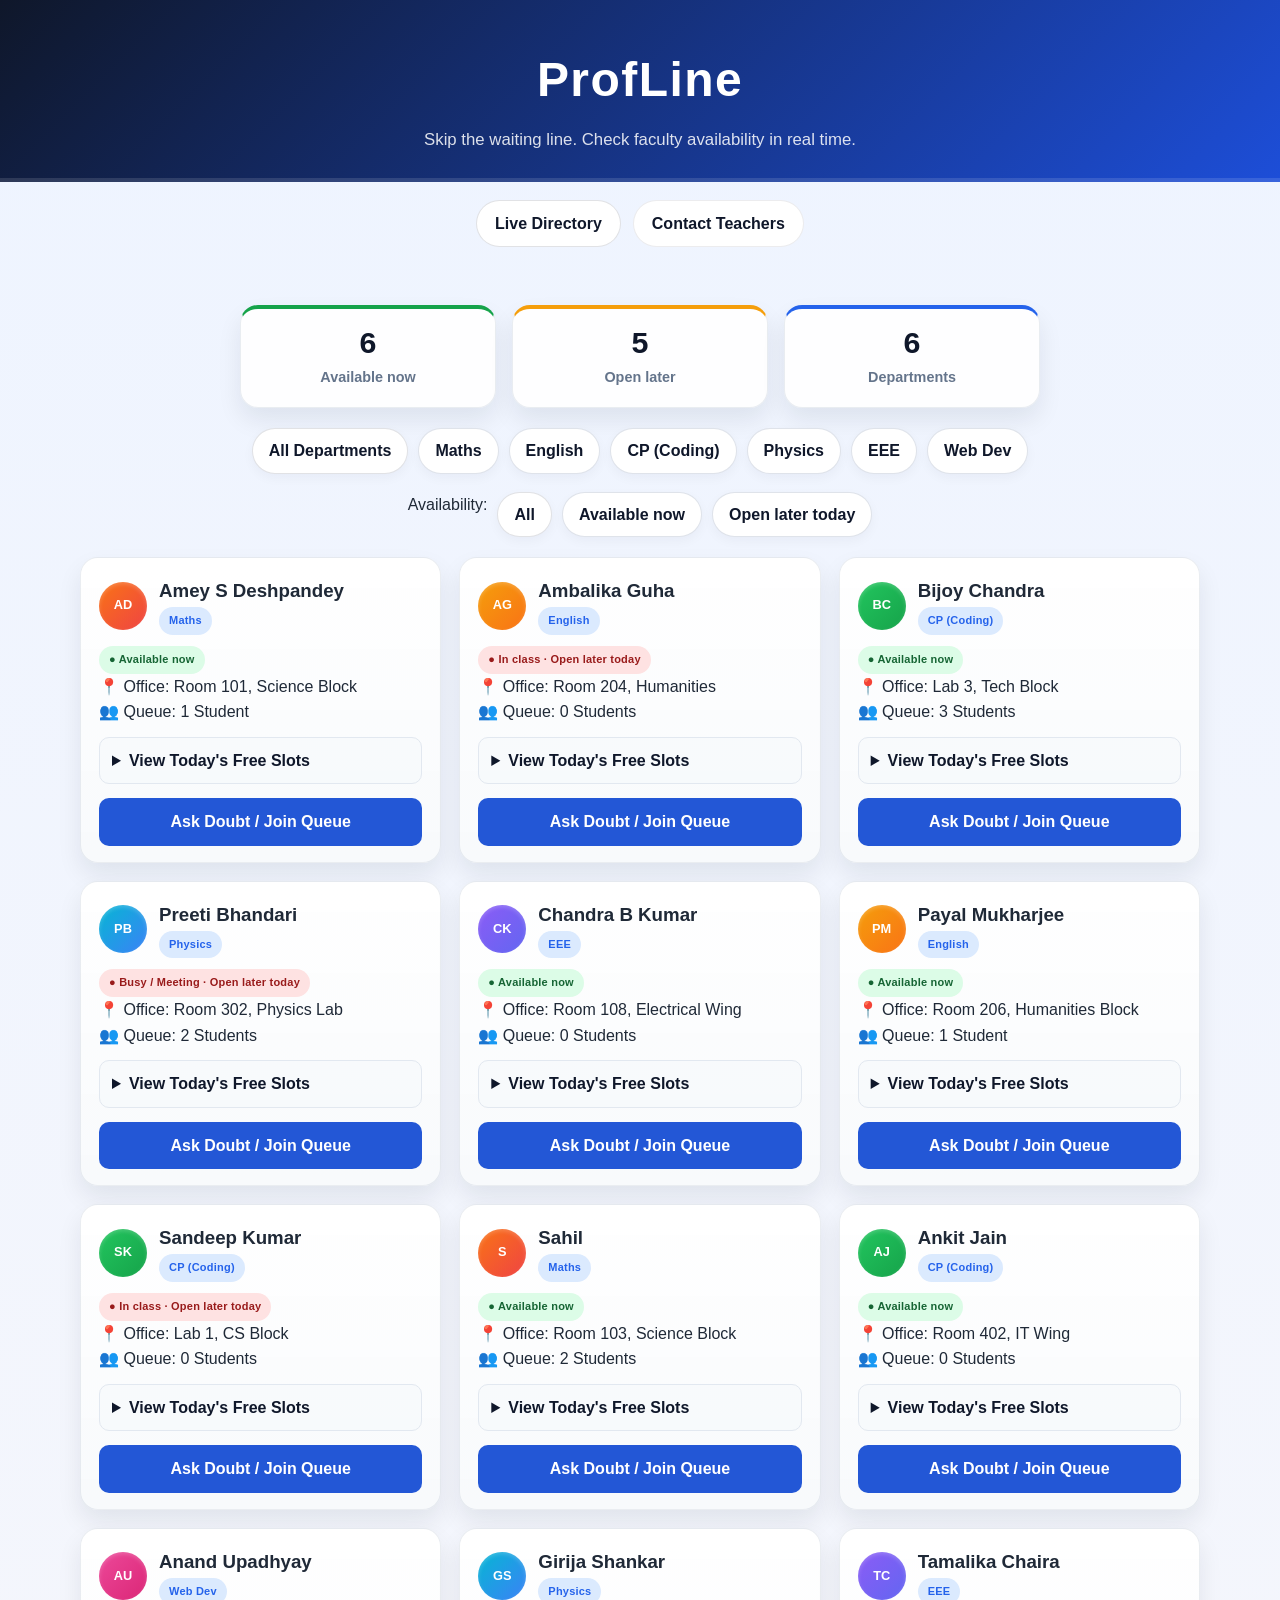
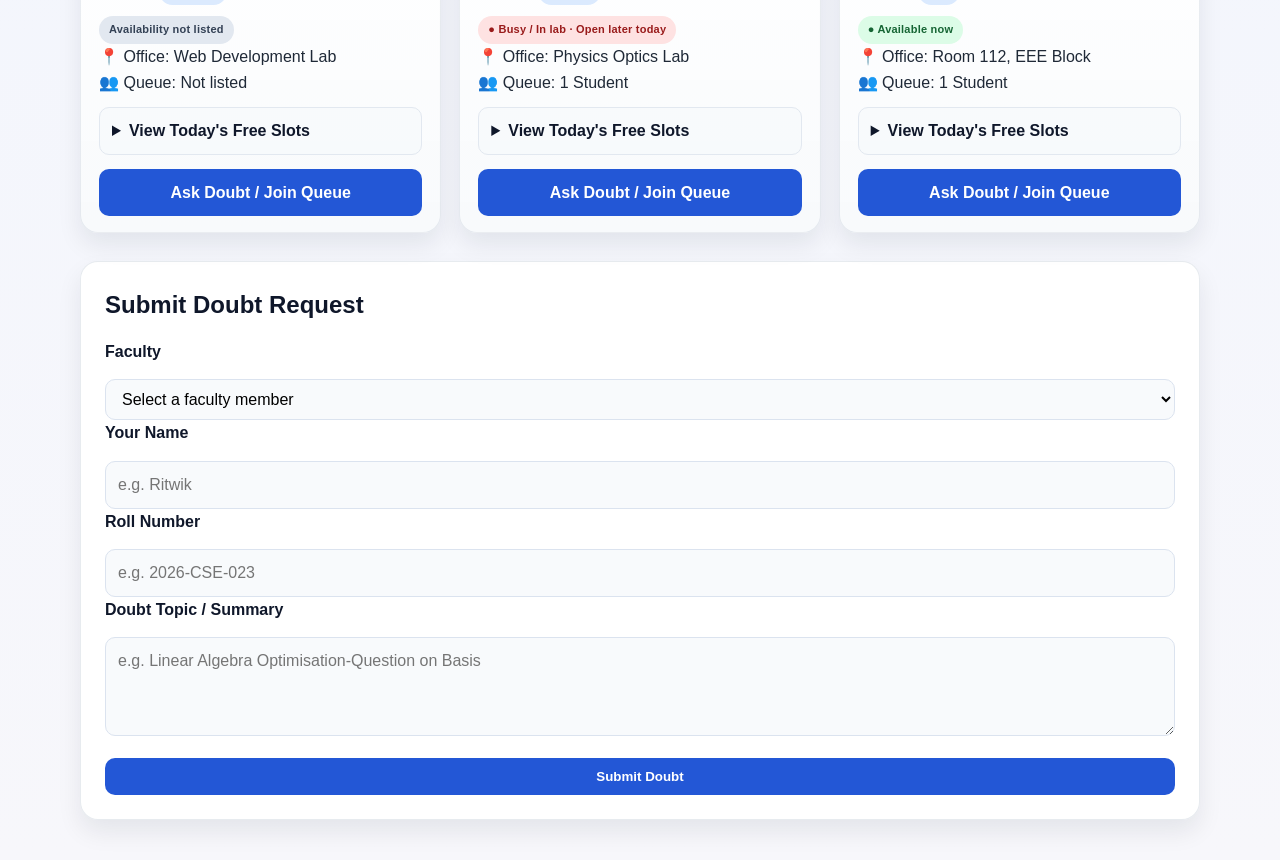
==== index.html @ 20248236 "this is me testing" ====
<!DOCTYPE html>
<html lang="en">
<head>
  <meta charset="UTF-8">
  <meta name="viewport" content="width=device-width, initial-scale=1.0">
  <title>ProfLine - Live Directory</title>
  <link rel="stylesheet" href="style.css">
</head>
<body>

  <!-- HEADER -->
  <header>
    <h1>ProfLine</h1>
    <p>Skip the waiting line. Check faculty availability in real time.</p>
  </header>

  <!-- NAVIGATION BAR -->
  <nav class="nav-bar">
    <a href="index.html" class="nav-link active">Live Directory</a>
    <a href="contact.html" class="nav-link">Contact Teachers</a>
  </nav>

  <main class="container">
    <section class="status-strip" aria-label="Quick faculty status">
      <div class="status-item">
        <span class="status-number">6</span>
        <span>Available now</span>
      </div>
      <div class="status-item">
        <span class="status-number">5</span>
        <span>Open later</span>
      </div>
      <div class="status-item">
        <span class="status-number">6</span>
        <span>Departments</span>
      </div>
    </section>

    <input class="filter-input" type="radio" id="filter-all" name="department-filter" checked>
    <input class="filter-input" type="radio" id="filter-maths" name="department-filter">
    <input class="filter-input" type="radio" id="filter-english" name="department-filter">
    <input class="filter-input" type="radio" id="filter-cp" name="department-filter">
    <input class="filter-input" type="radio" id="filter-physics" name="department-filter">
    <input class="filter-input" type="radio" id="filter-eee" name="department-filter">
    <input class="filter-input" type="radio" id="filter-webdev" name="department-filter">

    <input class="filter-input" type="radio" id="availability-all" name="availability-filter" checked>
    <input class="filter-input" type="radio" id="availability-now" name="availability-filter">
    <input class="filter-input" type="radio" id="availability-later" name="availability-filter">

    <div class="dept-filters">
      <label class="filter-btn" for="filter-all">All Departments</label>
      <label class="filter-btn" for="filter-maths">Maths</label>
      <label class="filter-btn" for="filter-english">English</label>
      <label class="filter-btn" for="filter-cp">CP (Coding)</label>
      <label class="filter-btn" for="filter-physics">Physics</label>
      <label class="filter-btn" for="filter-eee">EEE</label>
      <label class="filter-btn" for="filter-webdev">Web Dev</label>
    </div>

    <div class="availability-filters">
      <span>Availability:</span>
      <label class="filter-btn" for="availability-all">All</label>
      <label class="filter-btn" for="availability-now">Available now</label>
      <label class="filter-btn" for="availability-later">Open later today</label>
    </div>

    <!-- Faculty Cards Grid -->
    <div class="faculty-grid">

      <!-- 1. Amey S Deshpandey -->
      <div class="faculty-card available-now" data-dept="maths" id="faculty-amey">
        <div class="card-header">
          <div class="avatar">AD</div>
          <div>
            <h3>Amey S Deshpandey</h3>
            <span class="badge dept">Maths</span>
          </div>
        </div>
        <span class="badge free">● Available now</span>
        <p>📍 Office: Room 101, Science Block</p>
        <p>👥 Queue: 1 Student</p>
        <details>
          <summary>View Today's Free Slots</summary>
          <ul>
            <li>10:00 AM - 11:30 AM</li>
            <li>02:00 PM - 03:30 PM</li>
          </ul>
        </details>
        <a href="#doubt-form" class="btn-primary">Ask Doubt / Join Queue</a>
      </div>

      <!-- 2. Ambalika Guha -->
      <div class="faculty-card available-later" data-dept="english" id="faculty-ambalika">
        <div class="card-header">
          <div class="avatar">AG</div>
          <div>
            <h3>Ambalika Guha</h3>
            <span class="badge dept">English</span>
          </div>
        </div>
        <span class="badge busy">● In class · Open later today</span>
        <p>📍 Office: Room 204, Humanities</p>
        <p>👥 Queue: 0 Students</p>
        <details>
          <summary>View Today's Free Slots</summary>
          <ul>
            <li>01:00 PM - 02:30 PM</li>
          </ul>
        </details>
        <a href="#doubt-form" class="btn-primary">Ask Doubt / Join Queue</a>
      </div>

      <!-- 3. Bijoy Chandra -->
      <div class="faculty-card available-now" data-dept="cp" id="faculty-bijoy">
        <div class="card-header">
          <div class="avatar">BC</div>
          <div>
            <h3>Bijoy Chandra</h3>
            <span class="badge dept">CP (Coding)</span>
          </div>
        </div>
        <span class="badge free">● Available now</span>
        <p>📍 Office: Lab 3, Tech Block</p>
        <p>👥 Queue: 3 Students</p>
        <details>
          <summary>View Today's Free Slots</summary>
          <ul>
            <li>11:00 AM - 01:00 PM</li>
          </ul>
        </details>
        <a href="#doubt-form" class="btn-primary">Ask Doubt / Join Queue</a>
      </div>

      <!-- 4. Preeti Bhandari -->
      <div class="faculty-card available-later" data-dept="physics" id="faculty-preeti">
        <div class="card-header">
          <div class="avatar">PB</div>
          <div>
            <h3>Preeti Bhandari</h3>
            <span class="badge dept">Physics</span>
          </div>
        </div>
        <span class="badge busy">● Busy / Meeting · Open later today</span>
        <p>📍 Office: Room 302, Physics Lab</p>
        <p>👥 Queue: 2 Students</p>
        <details>
          <summary>View Today's Free Slots</summary>
          <ul>
            <li>03:00 PM - 04:30 PM</li>
          </ul>
        </details>
        <a href="#doubt-form" class="btn-primary">Ask Doubt / Join Queue</a>
      </div>

      <!-- 5. Chandra B Kumar -->
      <div class="faculty-card available-now" data-dept="eee" id="faculty-chandra">
        <div class="card-header">
          <div class="avatar">CK</div>
          <div>
            <h3>Chandra B Kumar</h3>
            <span class="badge dept">EEE</span>
          </div>
        </div>
        <span class="badge free">● Available now</span>
        <p>📍 Office: Room 108, Electrical Wing</p>
        <p>👥 Queue: 0 Students</p>
        <details>
          <summary>View Today's Free Slots</summary>
          <ul>
            <li>10:00 AM - 12:00 PM</li>
          </ul>
        </details>
        <a href="#doubt-form" class="btn-primary">Ask Doubt / Join Queue</a>
      </div>

      <!-- 6. Payal Mukharjee -->
      <div class="faculty-card available-now" data-dept="english" id="faculty-payal">
        <div class="card-header">
          <div class="avatar">PM</div>
          <div>
            <h3>Payal Mukharjee</h3>
            <span class="badge dept">English</span>
          </div>
        </div>
        <span class="badge free">● Available now</span>
        <p>📍 Office: Room 206, Humanities Block</p>
        <p>👥 Queue: 1 Student</p>
        <details>
          <summary>View Today's Free Slots</summary>
          <ul>
            <li>02:00 PM - 04:00 PM (Open)</li>
          </ul>
        </details>
        <a href="#doubt-form" class="btn-primary">Ask Doubt / Join Queue</a>
      </div>

      <!-- 7. Sandeep Kumar -->
      <div class="faculty-card available-later" data-dept="cp" id="faculty-sandeep">
        <div class="card-header">
          <div class="avatar">SK</div>
          <div>
            <h3>Sandeep Kumar</h3>
            <span class="badge dept">CP (Coding)</span>
          </div>
        </div>
        <span class="badge busy">● In class · Open later today</span>
        <p>📍 Office: Lab 1, CS Block</p>
        <p>👥 Queue: 0 Students</p>
        <details>
          <summary>View Today's Free Slots</summary>
          <ul>
            <li>03:30 PM - 05:00 PM (Open)</li>
          </ul>
        </details>
        <a href="#doubt-form" class="btn-primary">Ask Doubt / Join Queue</a>
      </div>

      <!-- 8. Sahil -->
      <div class="faculty-card available-now" data-dept="maths" id="faculty-sahil">
        <div class="card-header">
          <div class="avatar">S</div>
          <div>
            <h3>Sahil</h3>
            <span class="badge dept">Maths</span>
          </div>
        </div>
        <span class="badge free">● Available now</span>
        <p>📍 Office: Room 103, Science Block</p>
        <p>👥 Queue: 2 Students</p>
        <details>
          <summary>View Today's Free Slots</summary>
          <ul>
            <li>11:30 AM - 01:00 PM (Open)</li>
          </ul>
        </details>
        <a href="#doubt-form" class="btn-primary">Ask Doubt / Join Queue</a>
      </div>

      <!-- 9. Ankit Jain -->
      <div class="faculty-card available-now" data-dept="cp" id="faculty-ankit">
        <div class="card-header">
          <div class="avatar">AJ</div>
          <div>
            <h3>Ankit Jain</h3>
            <span class="badge dept">CP (Coding)</span>
          </div>
        </div>
        <span class="badge free">● Available now</span>
        <p>📍 Office: Room 402, IT Wing</p>
        <p>👥 Queue: 0 Students</p>
        <details>
          <summary>View Today's Free Slots</summary>
          <ul>
            <li>01:00 PM - 03:00 PM (Open)</li>
          </ul>
        </details>
        <a href="#doubt-form" class="btn-primary">Ask Doubt / Join Queue</a>
      </div>

      <!-- 10. Anand Upadhyay -->
      <div class="faculty-card" data-dept="webdev" id="faculty-anand">
        <div class="card-header">
          <div class="avatar">AU</div>
          <div>
            <h3>Anand Upadhyay</h3>
            <span class="badge dept">Web Dev</span>
          </div>
        </div>
        <span class="badge unknown">Availability not listed</span>
        <p>📍 Office: Web Development Lab</p>
        <p>👥 Queue: Not listed</p>
        <details>
          <summary>View Today's Free Slots</summary>
          <p>Availability has not been provided.</p>
        </details>
        <a href="#doubt-form" class="btn-primary">Ask Doubt / Join Queue</a>
      </div>

      <!-- 11. Girija Shankar -->
      <div class="faculty-card available-later" data-dept="physics" id="faculty-girija">
        <div class="card-header">
          <div class="avatar">GS</div>
          <div>
            <h3>Girija Shankar</h3>
            <span class="badge dept">Physics</span>
          </div>
        </div>
        <span class="badge busy">● Busy / In lab · Open later today</span>
        <p>📍 Office: Physics Optics Lab</p>
        <p>👥 Queue: 1 Student</p>
        <details>
          <summary>View Today's Free Slots</summary>
          <ul>
            <li>02:30 PM - 04:00 PM (Open)</li>
          </ul>
        </details>
        <a href="#doubt-form" class="btn-primary">Ask Doubt / Join Queue</a>
      </div>

      <!-- 12. Tamalika Chaira -->
      <div class="faculty-card available-now" data-dept="eee" id="faculty-tamalika">
        <div class="card-header">
          <div class="avatar">TC</div>
          <div>
            <h3>Tamalika Chaira</h3>
            <span class="badge dept">EEE</span>
          </div>
        </div>
        <span class="badge free">● Available now</span>
        <p>📍 Office: Room 112, EEE Block</p>
        <p>👥 Queue: 1 Student</p>
        <details>
          <summary>View Today's Free Slots</summary>
          <ul>
            <li>10:30 AM - 12:30 PM (Open)</li>
          </ul>
        </details>
        <a href="#doubt-form" class="btn-primary">Ask Doubt / Join Queue</a>
      </div>

    </div>

    <!-- Doubt Request Form -->
    <section class="doubt-form-panel" id="doubt-form">
      <h2>Submit Doubt Request</h2>
      
      <form class="request-fields" action="index.html#demo-status" method="get">
        <label for="faculty-select">Faculty</label>
        <select id="faculty-select" required>
          <option value="" selected disabled>Select a faculty member</option>
          <option>Amey S Deshpandey</option>
          <option>Ambalika Guha</option>
          <option>Anand Upadhyay</option>
          <option>Bijoy Chandra</option>
          <option>Preeti Bhandari</option>
          <option>Chandra B Kumar</option>
          <option>Payal Mukharjee</option>
          <option>Sandeep Kumar</option>
          <option>Sahil</option>
          <option>Ankit Jain</option>
          <option>Girija Shankar</option>
          <option>Tamalika Chaira</option>
	<option>RITWIK TEST </option>
        </select>

        <label for="student-name">Your Name</label>
        <input type="text" id="student-name" placeholder="e.g. Ritwik " required>

        <label for="roll-no">Roll Number</label>
        <input type="text" id="roll-no" placeholder="e.g. 2026-CSE-023" required>

        <label for="doubt-summary">Doubt Topic / Summary</label>
        <textarea id="doubt-summary" rows="3" placeholder="e.g. Linear Algebra Optimisation-Question on Basis" required></textarea>

        <button class="btn-primary" type="submit">Submit Doubt</button>
      </form>
    </section>

  </main>

</body>
</html>
---- style.css ----
﻿/* Reset & Base Styles */
* {
  margin: 0;
  padding: 0;
  box-sizing: border-box;
}

:root {
  --navy: #0f172a;
  --blue: #2563eb;
  --blue-soft: #dbeafe;
  --bg: #f3f6fb;
  --card: #ffffff;
  --text: #1f2937;
  --muted: #64748b;
  --success: #16a34a;
  --warning: #f59e0b;
  --shadow: 0 12px 25px rgba(15, 23, 42, 0.08);
}

body {
  font-family: "Segoe UI", Tahoma, Geneva, Verdana, sans-serif;
  background: linear-gradient(180deg, #eef4ff 0%, #f7f7fb 100%);
  color: var(--text);
  line-height: 1.6;
}

.container {
  max-width: 1160px;
  margin: 0 auto;
  padding: 24px 20px 40px;
}

/* Header & Navigation */
header {
  background: linear-gradient(135deg, var(--navy) 0%, #1d4ed8 100%);
  color: white;
  text-align: center;
  padding: 42px 20px 28px;
  box-shadow: inset 0 -4px 0 rgba(255, 255, 255, 0.12);
}

header h1 {
  margin-bottom: 8px;
  font-size: clamp(2.1rem, 4vw, 3rem);
  letter-spacing: 0.03em;
}

header p {
  max-width: 650px;
  margin: 0 auto;
  color: rgba(255, 255, 255, 0.85);
  font-size: 1.05rem;
}

.nav-bar {
  display: flex;
  justify-content: center;
  gap: 12px;
  margin: 18px auto 6px;
  flex-wrap: wrap;
  max-width: 1160px;
  padding: 0 20px;
}

.nav-link {
  padding: 10px 18px;
  background: white;
  border: 1px solid rgba(15, 23, 42, 0.08);
  border-radius: 999px;
  color: var(--navy);
  text-decoration: none;
  font-weight: 700;
}

.nav-link.active {
  background: white;
  color: var(--navy);
  border-color: rgba(15, 23, 42, 0.12);
}

.status-strip {
  display: grid;
  grid-template-columns: repeat(3, minmax(150px, 1fr));
  gap: 16px;
  max-width: 800px;
  margin: 28px auto 20px;
}

.status-item {
  background: rgba(255, 255, 255, 0.9);
  border: 1px solid rgba(148, 163, 184, 0.2);
  border-radius: 18px;
  padding: 18px 16px;
  text-align: center;
  box-shadow: var(--shadow);
}

.status-number {
  display: block;
  font-size: 1.9rem;
  font-weight: 800;
  color: var(--navy);
  line-height: 1;
  margin-bottom: 6px;
}

.status-item span:last-child {
  color: var(--muted);
  font-size: 0.9rem;
  font-weight: 600;
}

.status-item:first-child {
  border-top: 4px solid var(--success);
}

.status-item:nth-child(2) {
  border-top: 4px solid #f59e0b;
}

.status-item:last-child {
  border-top: 4px solid var(--blue);
}

.filter-input {
  position: absolute;
  opacity: 0;
  pointer-events: none;
}

.dept-filters,
.availability-filters {
  display: flex;
  justify-content: center;
  gap: 10px;
  margin: 18px 0 12px;
  flex-wrap: wrap;
}

.filter-btn {
  display: inline-flex;
  align-items: center;
  justify-content: center;
  padding: 9px 16px;
  background: white;
  border: 1px solid rgba(148, 163, 184, 0.3);
  border-radius: 999px;
  color: var(--navy);
  font-weight: 700;
  cursor: pointer;
  user-select: none;
  transition: all 0.2s ease;
  box-shadow: 0 4px 12px rgba(15, 23, 42, 0.04);
}

.filter-btn:hover {
  border-color: rgba(15, 23, 42, 0.2);
  color: var(--navy);
  background: white;
}

#filter-all:checked ~ .dept-filters label[for="filter-all"],
#filter-maths:checked ~ .dept-filters label[for="filter-maths"],
#filter-english:checked ~ .dept-filters label[for="filter-english"],
#filter-cp:checked ~ .dept-filters label[for="filter-cp"],
#filter-physics:checked ~ .dept-filters label[for="filter-physics"],
#filter-eee:checked ~ .dept-filters label[for="filter-eee"],
#filter-webdev:checked ~ .dept-filters label[for="filter-webdev"],
#availability-all:checked ~ .availability-filters label[for="availability-all"],
#availability-now:checked ~ .availability-filters label[for="availability-now"],
#availability-later:checked ~ .availability-filters label[for="availability-later"] {
  background: white;
  border-color: rgba(15, 23, 42, 0.12);
  color: var(--navy);
}

#filter-maths:checked ~ .faculty-grid .faculty-card:not([data-dept="maths"]),
#filter-english:checked ~ .faculty-grid .faculty-card:not([data-dept="english"]),
#filter-cp:checked ~ .faculty-grid .faculty-card:not([data-dept="cp"]),
#filter-physics:checked ~ .faculty-grid .faculty-card:not([data-dept="physics"]),
#filter-eee:checked ~ .faculty-grid .faculty-card:not([data-dept="eee"]),
#filter-webdev:checked ~ .faculty-grid .faculty-card:not([data-dept="webdev"]) {
  display: none;
}

#availability-now:checked ~ .faculty-grid .faculty-card:not(.available-now),
#availability-later:checked ~ .faculty-grid .faculty-card:not(.available-later) {
  display: none;
}

/* Faculty Cards Grid */
.faculty-grid {
  display: flex;
  flex-wrap: wrap;
  gap: 18px;
  margin-top: 20px;
}

.faculty-card {
  background: linear-gradient(180deg, rgba(255,255,255,0.98), rgba(248,250,252,1));
  border: 1px solid rgba(148, 163, 184, 0.2);
  border-radius: 18px;
  padding: 18px 18px 16px;
  width: 280px;
  flex-grow: 1;
  min-height: 220px;
  box-shadow: var(--shadow);
}

.card-header {
  display: flex;
  align-items: center;
  gap: 12px;
  margin-bottom: 10px;
}

.avatar {
  width: 48px;
  height: 48px;
  border-radius: 50%;
  background: linear-gradient(135deg, var(--blue) 0%, #7c3aed 100%);
  color: white;
  display: flex;
  align-items: center;
  justify-content: center;
  font-weight: 800;
  font-size: 0.8rem;
  box-shadow: inset 0 2px 4px rgba(255,255,255,0.2);
}

/* Department Avatar Colors */
.faculty-card[data-dept="maths"] .avatar { background: linear-gradient(135deg, #f97316, #ef4444); }
.faculty-card[data-dept="english"] .avatar { background: linear-gradient(135deg, #f59e0b, #f97316); }
.faculty-card[data-dept="cp"] .avatar { background: linear-gradient(135deg, #22c55e, #16a34a); }
.faculty-card[data-dept="physics"] .avatar { background: linear-gradient(135deg, #06b6d4, #3b82f6); }
.faculty-card[data-dept="eee"] .avatar { background: linear-gradient(135deg, #8b5cf6, #6366f1); }
.faculty-card[data-dept="webdev"] .avatar { background: linear-gradient(135deg, #ec4899, #db2777); }

/* Status Badges & Links */
.badge {
  display: inline-block;
  padding: 5px 10px;
  border-radius: 999px;
  font-size: 11px;
  font-weight: 700;
  letter-spacing: 0.02em;
}

.badge.free { background: #dcfce7; color: #166534; }
.badge.busy { background: #fee2e2; color: #991b1b; }
.badge.dept { background: var(--blue-soft); color: var(--blue); }
.badge.unknown { background: #e2e8f0; color: #334155; }

.faculty-card a {
  color: var(--blue);
  text-decoration: none;
}

.faculty-card a:hover {
  text-decoration: underline;
}

/* Primary Action Button (Text fixed permanently to white) */
.faculty-card a.btn-primary,
.btn-primary {
  display: block;
  width: 100%;
  padding: 11px 14px;
  background: #2357d6;
  color: #ffffff !important;
  border: none;
  border-radius: 10px;
  text-align: center;
  margin-top: 14px;
  cursor: pointer;
  font-weight: 700;
  text-decoration: none !important;
}

.faculty-card a.btn-primary:hover,
.btn-primary:hover {
  color: #ffffff !important;
  text-decoration: none !important;
  background: #1d4ed8;
}

/* Form & Miscellaneous */
details {
  background-color: rgba(248, 250, 252, 0.9);
  border: 1px solid #e2e8f0;
  padding: 10px 12px;
  border-radius: 10px;
  margin: 12px 0;
}

summary {
  cursor: pointer;
  font-weight: 600;
  color: var(--navy);
}

.doubt-form-panel {
  background: rgba(255,255,255,0.95);
  border: 1px solid rgba(148, 163, 184, 0.22);
  border-radius: 18px;
  padding: 24px;
  margin-top: 28px;
  box-shadow: var(--shadow);
}

.doubt-form-panel h2 {
  margin-bottom: 14px;
  color: var(--navy);
}

.request-fields label {
  display: block;
  margin-bottom: 10px;
  font-weight: 700;
  color: var(--navy);
}

.request-fields input,
.request-fields textarea,
.request-fields select {
  width: 100%;
  padding: 10px 12px;
  margin-top: 5px;
  border: 1px solid #dbe3ef;
  border-radius: 10px;
  background: #f8fafc;
  font: inherit;
  transition: border-color 0.2s ease, box-shadow 0.2s ease;
}

.request-fields input:focus,
.request-fields textarea:focus,
.request-fields select:focus {
  outline: none;
  border-color: rgba(59, 130, 246, 0.7);
  box-shadow: 0 0 0 4px rgba(59, 130, 246, 0.09);
}

.subtext {
  color: var(--muted);
  margin-bottom: 18px;
}

h2 {
  color: var(--navy);
}
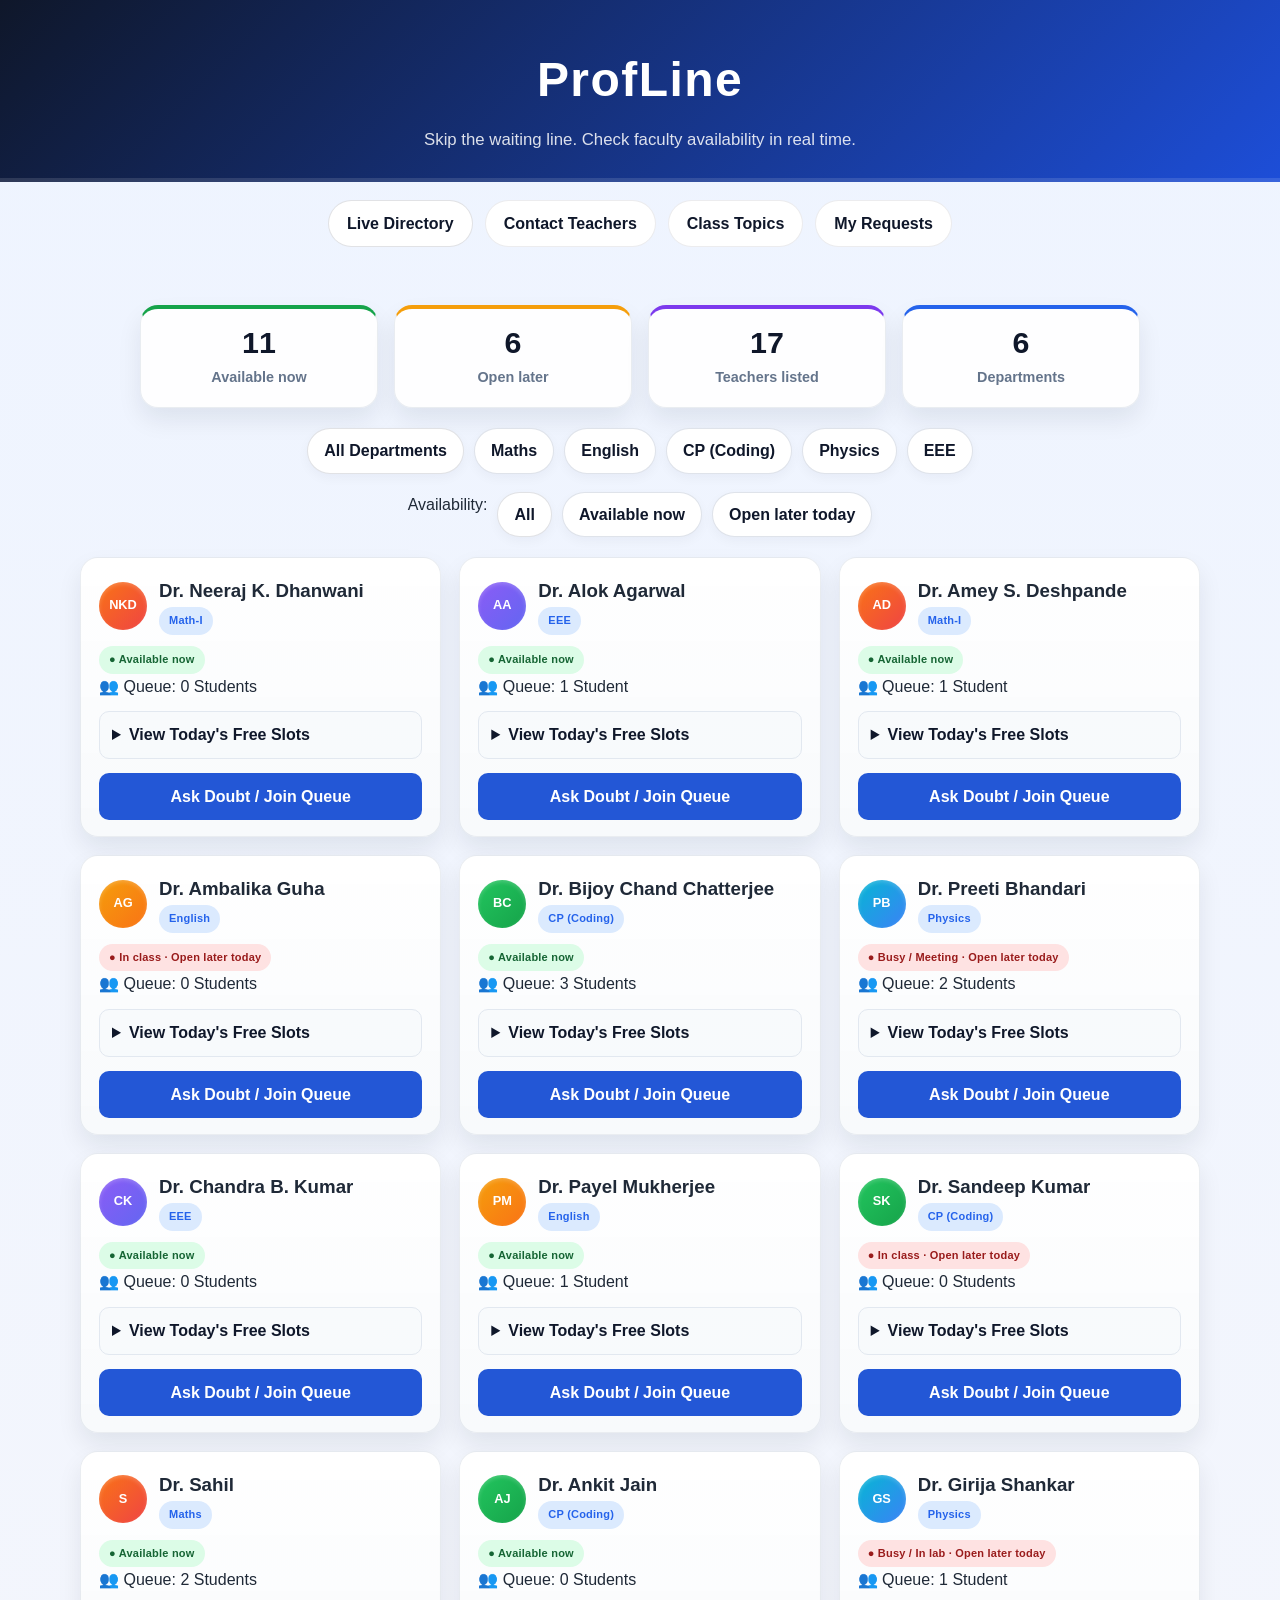
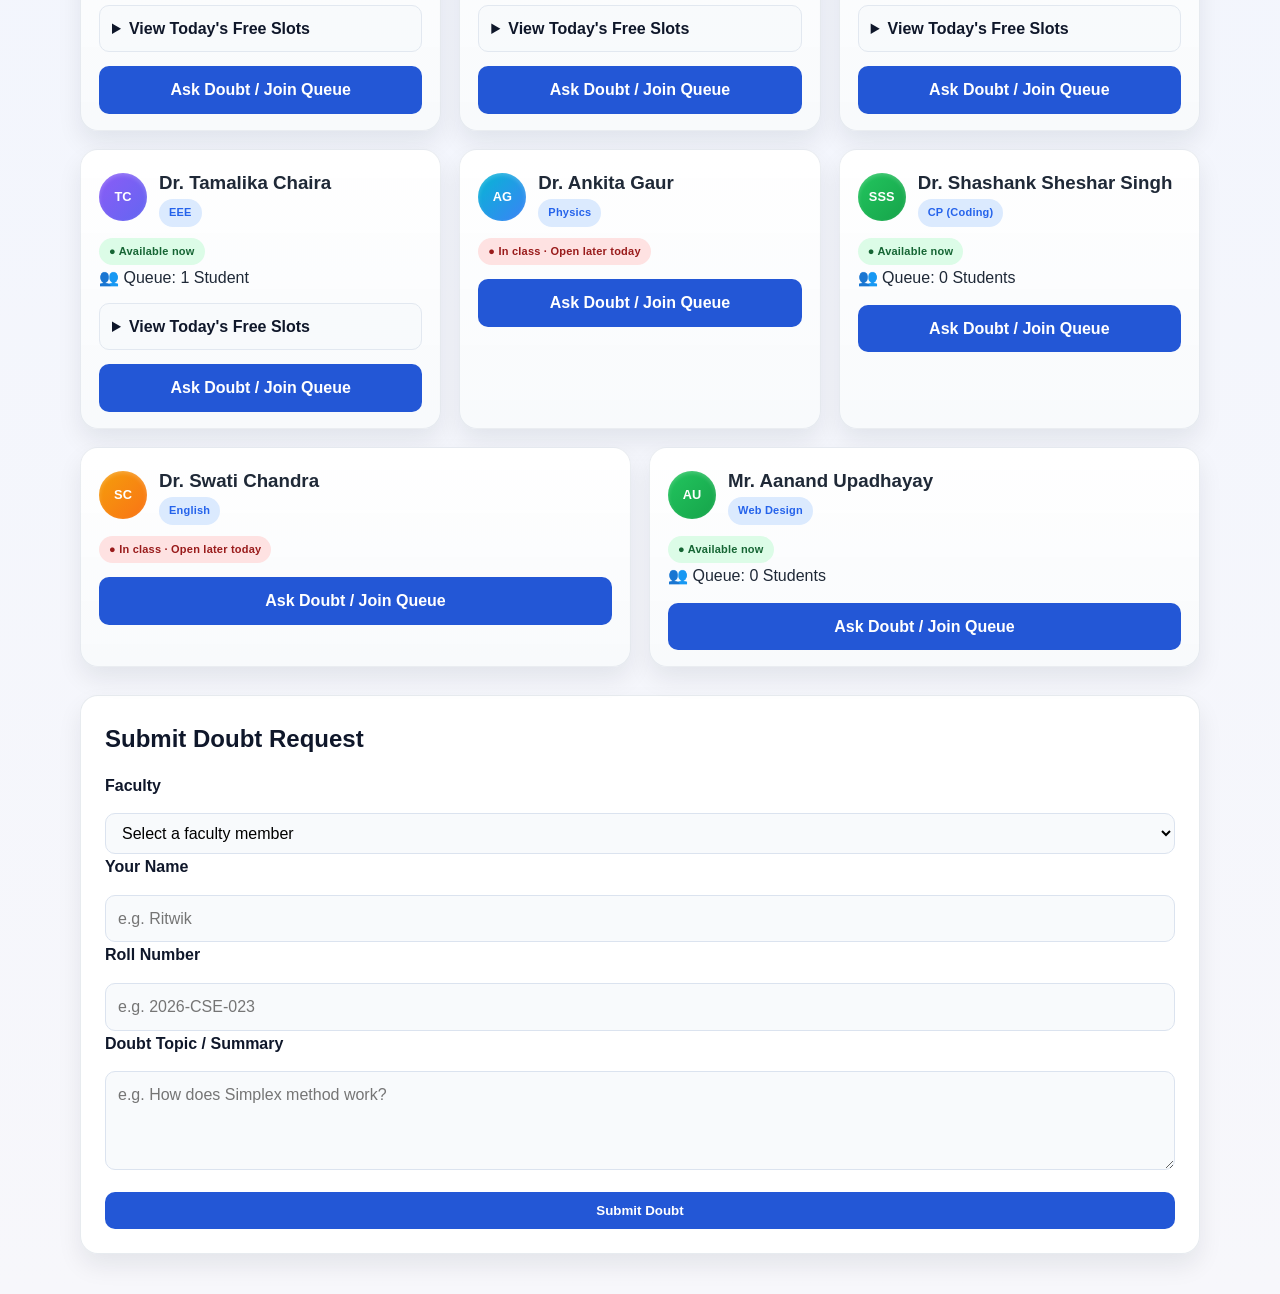
==== commit 05e94419: "Add files via upload All project data files have been updated with complete, accurate details. This " ====
--- a/index.html
+++ b/index.html
@@ -18,31 +18,36 @@
   <nav class="nav-bar">
     <a href="index.html" class="nav-link active">Live Directory</a>
     <a href="contact.html" class="nav-link">Contact Teachers</a>
+    <a href="classtopics.html" class="nav-link">Class Topics</a>
+    <a href="requests.html" class="nav-link">My Requests</a>
   </nav>
 
   <main class="container">
     <section class="status-strip" aria-label="Quick faculty status">
       <div class="status-item">
+        <span class="status-number">11</span>
+        <span>Available now</span>
+      </div>
+      <div class="status-item">
         <span class="status-number">6</span>
-        <span>Available now</span>
+        <span>Open later</span>
       </div>
       <div class="status-item">
-        <span class="status-number">5</span>
-        <span>Open later</span>
+        <span class="status-number">17</span>
+        <span>Teachers listed</span>
       </div>
       <div class="status-item">
         <span class="status-number">6</span>
         <span>Departments</span>
       </div>
     </section>
-
+    
     <input class="filter-input" type="radio" id="filter-all" name="department-filter" checked>
     <input class="filter-input" type="radio" id="filter-maths" name="department-filter">
     <input class="filter-input" type="radio" id="filter-english" name="department-filter">
     <input class="filter-input" type="radio" id="filter-cp" name="department-filter">
     <input class="filter-input" type="radio" id="filter-physics" name="department-filter">
     <input class="filter-input" type="radio" id="filter-eee" name="department-filter">
-    <input class="filter-input" type="radio" id="filter-webdev" name="department-filter">
 
     <input class="filter-input" type="radio" id="availability-all" name="availability-filter" checked>
     <input class="filter-input" type="radio" id="availability-now" name="availability-filter">
@@ -55,7 +60,6 @@
       <label class="filter-btn" for="filter-cp">CP (Coding)</label>
       <label class="filter-btn" for="filter-physics">Physics</label>
       <label class="filter-btn" for="filter-eee">EEE</label>
-      <label class="filter-btn" for="filter-webdev">Web Dev</label>
     </div>
 
     <div class="availability-filters">
@@ -68,18 +72,17 @@
     <!-- Faculty Cards Grid -->
     <div class="faculty-grid">
 
-      <!-- 1. Amey S Deshpandey -->
-      <div class="faculty-card available-now" data-dept="maths" id="faculty-amey">
-        <div class="card-header">
-          <div class="avatar">AD</div>
-          <div>
-            <h3>Amey S Deshpandey</h3>
-            <span class="badge dept">Maths</span>
-          </div>
-        </div>
-        <span class="badge free">● Available now</span>
-        <p>📍 Office: Room 101, Science Block</p>
-        <p>👥 Queue: 1 Student</p>
+      <!-- Dr. Neeraj K. Dhanwani -->
+      <div class="faculty-card available-now" data-dept="maths" id="faculty-neeraj">
+        <div class="card-header">
+          <div class="avatar">NKD</div>
+          <div>
+            <h3>Dr. Neeraj K. Dhanwani</h3>
+            <span class="badge dept">Math-I</span>
+          </div>
+        </div>
+        <span class="badge free">● Available now</span>
+        <p>👥 Queue: 0 Students</p>
         <details>
           <summary>View Today's Free Slots</summary>
           <ul>
@@ -90,17 +93,57 @@
         <a href="#doubt-form" class="btn-primary">Ask Doubt / Join Queue</a>
       </div>
 
-      <!-- 2. Ambalika Guha -->
+      <!-- Dr. Alok Agarwal -->
+      <div class="faculty-card available-now" data-dept="eee" id="faculty-alok">
+        <div class="card-header">
+          <div class="avatar">AA</div>
+          <div>
+            <h3>Dr. Alok Agarwal</h3>
+            <span class="badge dept">EEE</span>
+          </div>
+        </div>
+        <span class="badge free">● Available now</span>
+        <p>👥 Queue: 1 Student</p>
+        <details>
+          <summary>View Today's Free Slots</summary>
+          <ul>
+            <li>11:00 AM - 01:00 PM</li>
+          </ul>
+        </details>
+        <a href="#doubt-form" class="btn-primary">Ask Doubt / Join Queue</a>
+      </div>
+
+      <!-- Dr. Amey S. Deshpande -->
+      <div class="faculty-card available-now" data-dept="maths" id="faculty-amey">
+        <div class="card-header">
+          <div class="avatar">AD</div>
+          <div>
+            <h3>Dr. Amey S. Deshpande</h3>
+            <span class="badge dept">Math-I</span>
+          </div>
+        </div>
+        <span class="badge free">● Available now</span>
+        <p>👥 Queue: 1 Student</p>
+        <details>
+          <summary>View Today's Free Slots</summary>
+          <ul>
+            <li>10:00 AM - 11:30 AM</li>
+            <li>02:00 PM - 03:30 PM</li>
+          </ul>
+        </details>
+        <a href="#doubt-form" class="btn-primary">Ask Doubt / Join Queue</a>
+      </div>
+
+      <!-- Ambalika Guha -->
       <div class="faculty-card available-later" data-dept="english" id="faculty-ambalika">
         <div class="card-header">
           <div class="avatar">AG</div>
           <div>
-            <h3>Ambalika Guha</h3>
+            <h3>Dr. Ambalika Guha</h3>
             <span class="badge dept">English</span>
           </div>
         </div>
         <span class="badge busy">● In class · Open later today</span>
-        <p>📍 Office: Room 204, Humanities</p>
         <p>👥 Queue: 0 Students</p>
         <details>
           <summary>View Today's Free Slots</summary>
@@ -111,17 +154,16 @@
         <a href="#doubt-form" class="btn-primary">Ask Doubt / Join Queue</a>
       </div>
 
-      <!-- 3. Bijoy Chandra -->
+      <!-- Bijoy Chandra -->
       <div class="faculty-card available-now" data-dept="cp" id="faculty-bijoy">
         <div class="card-header">
           <div class="avatar">BC</div>
           <div>
-            <h3>Bijoy Chandra</h3>
+            <h3>Dr. Bijoy Chand Chatterjee</h3>
             <span class="badge dept">CP (Coding)</span>
           </div>
         </div>
         <span class="badge free">● Available now</span>
-        <p>📍 Office: Lab 3, Tech Block</p>
         <p>👥 Queue: 3 Students</p>
         <details>
           <summary>View Today's Free Slots</summary>
@@ -132,17 +174,16 @@
         <a href="#doubt-form" class="btn-primary">Ask Doubt / Join Queue</a>
       </div>
 
-      <!-- 4. Preeti Bhandari -->
+      <!-- Preeti Bhandari -->
       <div class="faculty-card available-later" data-dept="physics" id="faculty-preeti">
         <div class="card-header">
           <div class="avatar">PB</div>
           <div>
-            <h3>Preeti Bhandari</h3>
+            <h3>Dr. Preeti Bhandari</h3>
             <span class="badge dept">Physics</span>
           </div>
         </div>
         <span class="badge busy">● Busy / Meeting · Open later today</span>
-        <p>📍 Office: Room 302, Physics Lab</p>
         <p>👥 Queue: 2 Students</p>
         <details>
           <summary>View Today's Free Slots</summary>
@@ -153,17 +194,16 @@
         <a href="#doubt-form" class="btn-primary">Ask Doubt / Join Queue</a>
       </div>
 
-      <!-- 5. Chandra B Kumar -->
+      <!-- Chandra B Kumar -->
       <div class="faculty-card available-now" data-dept="eee" id="faculty-chandra">
         <div class="card-header">
           <div class="avatar">CK</div>
           <div>
-            <h3>Chandra B Kumar</h3>
+            <h3>Dr. Chandra B. Kumar</h3>
             <span class="badge dept">EEE</span>
           </div>
         </div>
         <span class="badge free">● Available now</span>
-        <p>📍 Office: Room 108, Electrical Wing</p>
         <p>👥 Queue: 0 Students</p>
         <details>
           <summary>View Today's Free Slots</summary>
@@ -174,148 +214,161 @@
         <a href="#doubt-form" class="btn-primary">Ask Doubt / Join Queue</a>
       </div>
 
-      <!-- 6. Payal Mukharjee -->
+      <!-- Dr. Payel Mukherjee -->
       <div class="faculty-card available-now" data-dept="english" id="faculty-payal">
         <div class="card-header">
           <div class="avatar">PM</div>
           <div>
-            <h3>Payal Mukharjee</h3>
+            <h3>Dr. Payel Mukherjee</h3>
             <span class="badge dept">English</span>
           </div>
         </div>
         <span class="badge free">● Available now</span>
-        <p>📍 Office: Room 206, Humanities Block</p>
         <p>👥 Queue: 1 Student</p>
         <details>
           <summary>View Today's Free Slots</summary>
           <ul>
-            <li>02:00 PM - 04:00 PM (Open)</li>
-          </ul>
-        </details>
-        <a href="#doubt-form" class="btn-primary">Ask Doubt / Join Queue</a>
-      </div>
-
-      <!-- 7. Sandeep Kumar -->
+            <li>02:00 PM - 04:00 PM</li>
+          </ul>
+        </details>
+        <a href="#doubt-form" class="btn-primary">Ask Doubt / Join Queue</a>
+      </div>
+
+      <!-- Sandeep Kumar -->
       <div class="faculty-card available-later" data-dept="cp" id="faculty-sandeep">
         <div class="card-header">
           <div class="avatar">SK</div>
           <div>
-            <h3>Sandeep Kumar</h3>
+            <h3>Dr. Sandeep Kumar</h3>
             <span class="badge dept">CP (Coding)</span>
           </div>
         </div>
         <span class="badge busy">● In class · Open later today</span>
-        <p>📍 Office: Lab 1, CS Block</p>
-        <p>👥 Queue: 0 Students</p>
-        <details>
-          <summary>View Today's Free Slots</summary>
-          <ul>
-            <li>03:30 PM - 05:00 PM (Open)</li>
-          </ul>
-        </details>
-        <a href="#doubt-form" class="btn-primary">Ask Doubt / Join Queue</a>
-      </div>
-
-      <!-- 8. Sahil -->
+        <p>👥 Queue: 0 Students</p>
+        <details>
+          <summary>View Today's Free Slots</summary>
+          <ul>
+            <li>03:30 PM - 05:00 PM</li>
+          </ul>
+        </details>
+        <a href="#doubt-form" class="btn-primary">Ask Doubt / Join Queue</a>
+      </div>
+
+      <!-- Sahil -->
       <div class="faculty-card available-now" data-dept="maths" id="faculty-sahil">
         <div class="card-header">
           <div class="avatar">S</div>
           <div>
-            <h3>Sahil</h3>
+            <h3>Dr. Sahil</h3>
             <span class="badge dept">Maths</span>
           </div>
         </div>
         <span class="badge free">● Available now</span>
-        <p>📍 Office: Room 103, Science Block</p>
         <p>👥 Queue: 2 Students</p>
         <details>
           <summary>View Today's Free Slots</summary>
           <ul>
-            <li>11:30 AM - 01:00 PM (Open)</li>
-          </ul>
-        </details>
-        <a href="#doubt-form" class="btn-primary">Ask Doubt / Join Queue</a>
-      </div>
-
-      <!-- 9. Ankit Jain -->
+            <li>11:30 AM - 01:00 PM</li>
+          </ul>
+        </details>
+        <a href="#doubt-form" class="btn-primary">Ask Doubt / Join Queue</a>
+      </div>
+
+      <!-- Ankit Jain -->
       <div class="faculty-card available-now" data-dept="cp" id="faculty-ankit">
         <div class="card-header">
           <div class="avatar">AJ</div>
           <div>
-            <h3>Ankit Jain</h3>
+            <h3>Dr. Ankit Jain</h3>
             <span class="badge dept">CP (Coding)</span>
           </div>
         </div>
         <span class="badge free">● Available now</span>
-        <p>📍 Office: Room 402, IT Wing</p>
-        <p>👥 Queue: 0 Students</p>
-        <details>
-          <summary>View Today's Free Slots</summary>
-          <ul>
-            <li>01:00 PM - 03:00 PM (Open)</li>
-          </ul>
-        </details>
-        <a href="#doubt-form" class="btn-primary">Ask Doubt / Join Queue</a>
-      </div>
-
-      <!-- 10. Anand Upadhyay -->
-      <div class="faculty-card" data-dept="webdev" id="faculty-anand">
+        <p>👥 Queue: 0 Students</p>
+        <details>
+          <summary>View Today's Free Slots</summary>
+          <ul>
+            <li>01:00 PM - 03:00 PM</li>
+          </ul>
+        </details>
+        <a href="#doubt-form" class="btn-primary">Ask Doubt / Join Queue</a>
+      </div>
+
+      <!-- Girija Shankar -->
+      <div class="faculty-card available-later" data-dept="physics" id="faculty-girija">
+        <div class="card-header">
+          <div class="avatar">GS</div>
+          <div>
+            <h3>Dr. Girija Shankar</h3>
+            <span class="badge dept">Physics</span>
+          </div>
+        </div>
+        <span class="badge busy">● Busy / In lab · Open later today</span>
+        <p>👥 Queue: 1 Student</p>
+        <details>
+          <summary>View Today's Free Slots</summary>
+          <ul>
+            <li>02:30 PM - 04:00 PM</li>
+          </ul>
+        </details>
+        <a href="#doubt-form" class="btn-primary">Ask Doubt / Join Queue</a>
+      </div>
+
+      <!-- Tamalika Chaira -->
+      <div class="faculty-card available-now" data-dept="eee" id="faculty-tamalika">
+        <div class="card-header">
+          <div class="avatar">TC</div>
+          <div>
+            <h3>Dr. Tamalika Chaira</h3>
+            <span class="badge dept">EEE</span>
+          </div>
+        </div>
+        <span class="badge free">● Available now</span>
+        <p>👥 Queue: 1 Student</p>
+        <details>
+          <summary>View Today's Free Slots</summary>
+          <ul>
+            <li>10:30 AM - 12:30 PM</li>
+          </ul>
+        </details>
+        <a href="#doubt-form" class="btn-primary">Ask Doubt / Join Queue</a>
+      </div>
+
+      <div class="faculty-card available-later" data-dept="physics" id="faculty-ankita">
+        <div class="card-header">
+          <div class="avatar">AG</div>
+          <div><h3>Dr. Ankita Gaur</h3><span class="badge dept">Physics</span></div>
+        </div>
+        <span class="badge busy">● In class · Open later today</span>
+        <a href="#doubt-form" class="btn-primary">Ask Doubt / Join Queue</a>
+      </div>
+
+      <div class="faculty-card available-now" data-dept="cp" id="faculty-shashank">
+        <div class="card-header">
+          <div class="avatar">SSS</div>
+          <div><h3>Dr. Shashank Sheshar Singh</h3><span class="badge dept">CP (Coding)</span></div>
+        </div>
+        <span class="badge free">● Available now</span>
+        <p>👥 Queue: 0 Students</p>
+        <a href="#doubt-form" class="btn-primary">Ask Doubt / Join Queue</a>
+      </div>
+
+      <div class="faculty-card available-later" data-dept="english" id="faculty-swati">
+        <div class="card-header">
+          <div class="avatar">SC</div>
+          <div><h3>Dr. Swati Chandra</h3><span class="badge dept">English</span></div>
+        </div>
+        <span class="badge busy">● In class · Open later today</span>
+        <a href="#doubt-form" class="btn-primary">Ask Doubt / Join Queue</a>
+      </div>
+
+      <div class="faculty-card available-now" data-dept="cp" id="faculty-aanand">
         <div class="card-header">
           <div class="avatar">AU</div>
-          <div>
-            <h3>Anand Upadhyay</h3>
-            <span class="badge dept">Web Dev</span>
-          </div>
-        </div>
-        <span class="badge unknown">Availability not listed</span>
-        <p>📍 Office: Web Development Lab</p>
-        <p>👥 Queue: Not listed</p>
-        <details>
-          <summary>View Today's Free Slots</summary>
-          <p>Availability has not been provided.</p>
-        </details>
-        <a href="#doubt-form" class="btn-primary">Ask Doubt / Join Queue</a>
-      </div>
-
-      <!-- 11. Girija Shankar -->
-      <div class="faculty-card available-later" data-dept="physics" id="faculty-girija">
-        <div class="card-header">
-          <div class="avatar">GS</div>
-          <div>
-            <h3>Girija Shankar</h3>
-            <span class="badge dept">Physics</span>
-          </div>
-        </div>
-        <span class="badge busy">● Busy / In lab · Open later today</span>
-        <p>📍 Office: Physics Optics Lab</p>
-        <p>👥 Queue: 1 Student</p>
-        <details>
-          <summary>View Today's Free Slots</summary>
-          <ul>
-            <li>02:30 PM - 04:00 PM (Open)</li>
-          </ul>
-        </details>
-        <a href="#doubt-form" class="btn-primary">Ask Doubt / Join Queue</a>
-      </div>
-
-      <!-- 12. Tamalika Chaira -->
-      <div class="faculty-card available-now" data-dept="eee" id="faculty-tamalika">
-        <div class="card-header">
-          <div class="avatar">TC</div>
-          <div>
-            <h3>Tamalika Chaira</h3>
-            <span class="badge dept">EEE</span>
-          </div>
-        </div>
-        <span class="badge free">● Available now</span>
-        <p>📍 Office: Room 112, EEE Block</p>
-        <p>👥 Queue: 1 Student</p>
-        <details>
-          <summary>View Today's Free Slots</summary>
-          <ul>
-            <li>10:30 AM - 12:30 PM (Open)</li>
-          </ul>
-        </details>
+          <div><h3>Mr. Aanand Upadhayay</h3><span class="badge dept">Web Design</span></div>
+        </div>
+        <span class="badge free">● Available now</span>
+        <p>👥 Queue: 0 Students</p>
         <a href="#doubt-form" class="btn-primary">Ask Doubt / Join Queue</a>
       </div>
 
@@ -329,29 +382,33 @@
         <label for="faculty-select">Faculty</label>
         <select id="faculty-select" required>
           <option value="" selected disabled>Select a faculty member</option>
-          <option>Amey S Deshpandey</option>
-          <option>Ambalika Guha</option>
-          <option>Anand Upadhyay</option>
-          <option>Bijoy Chandra</option>
-          <option>Preeti Bhandari</option>
-          <option>Chandra B Kumar</option>
-          <option>Payal Mukharjee</option>
-          <option>Sandeep Kumar</option>
-          <option>Sahil</option>
-          <option>Ankit Jain</option>
-          <option>Girija Shankar</option>
-          <option>Tamalika Chaira</option>
-	<option>RITWIK TEST </option>
+          <option>Dr. Neeraj K. Dhanwani</option>
+          <option>Dr. Alok Agarwal</option>
+          <option>Dr. Amey S. Deshpande</option>
+          <option>Dr. Ambalika Guha</option>
+          <option>Dr. Ankit Jain</option>
+          <option>Dr. Ankita Gaur</option>
+          <option>Dr. Bijoy Chand Chatterjee</option>
+          <option>Dr. Chandra B. Kumar</option>
+          <option>Dr. Girija Shankar</option>
+          <option>Dr. Payel Mukherjee</option>
+          <option>Dr. Preeti Bhandari</option>
+          <option>Dr. Sahil</option>
+          <option>Dr. Sandeep Kumar</option>
+          <option>Dr. Shashank Sheshar Singh</option>
+          <option>Dr. Swati Chandra</option>
+          <option>Dr. Tamalika Chaira</option>
+          <option>Mr. Aanand Upadhayay</option>
         </select>
 
         <label for="student-name">Your Name</label>
-        <input type="text" id="student-name" placeholder="e.g. Ritwik " required>
+        <input type="text" id="student-name" placeholder="e.g. Ritwik" required>
 
         <label for="roll-no">Roll Number</label>
         <input type="text" id="roll-no" placeholder="e.g. 2026-CSE-023" required>
 
         <label for="doubt-summary">Doubt Topic / Summary</label>
-        <textarea id="doubt-summary" rows="3" placeholder="e.g. Linear Algebra Optimisation-Question on Basis" required></textarea>
+        <textarea id="doubt-summary" rows="3" placeholder="e.g. How does Simplex method work?" required></textarea>
 
         <button class="btn-primary" type="submit">Submit Doubt</button>
       </form>
--- a/style.css
+++ b/style.css
@@ -81,9 +81,9 @@
 
 .status-strip {
   display: grid;
-  grid-template-columns: repeat(3, minmax(150px, 1fr));
+  grid-template-columns: repeat(4, minmax(150px, 1fr));
   gap: 16px;
-  max-width: 800px;
+  max-width: 1000px;
   margin: 28px auto 20px;
 }
 
@@ -119,6 +119,10 @@
   border-top: 4px solid #f59e0b;
 }
 
+.status-item:nth-child(3) {
+  border-top: 4px solid #7c3aed;
+}
+
 .status-item:last-child {
   border-top: 4px solid var(--blue);
 }
@@ -166,7 +170,6 @@
 #filter-cp:checked ~ .dept-filters label[for="filter-cp"],
 #filter-physics:checked ~ .dept-filters label[for="filter-physics"],
 #filter-eee:checked ~ .dept-filters label[for="filter-eee"],
-#filter-webdev:checked ~ .dept-filters label[for="filter-webdev"],
 #availability-all:checked ~ .availability-filters label[for="availability-all"],
 #availability-now:checked ~ .availability-filters label[for="availability-now"],
 #availability-later:checked ~ .availability-filters label[for="availability-later"] {
@@ -179,8 +182,7 @@
 #filter-english:checked ~ .faculty-grid .faculty-card:not([data-dept="english"]),
 #filter-cp:checked ~ .faculty-grid .faculty-card:not([data-dept="cp"]),
 #filter-physics:checked ~ .faculty-grid .faculty-card:not([data-dept="physics"]),
-#filter-eee:checked ~ .faculty-grid .faculty-card:not([data-dept="eee"]),
-#filter-webdev:checked ~ .faculty-grid .faculty-card:not([data-dept="webdev"]) {
+#filter-eee:checked ~ .faculty-grid .faculty-card:not([data-dept="eee"]) {
   display: none;
 }
 
@@ -235,7 +237,6 @@
 .faculty-card[data-dept="cp"] .avatar { background: linear-gradient(135deg, #22c55e, #16a34a); }
 .faculty-card[data-dept="physics"] .avatar { background: linear-gradient(135deg, #06b6d4, #3b82f6); }
 .faculty-card[data-dept="eee"] .avatar { background: linear-gradient(135deg, #8b5cf6, #6366f1); }
-.faculty-card[data-dept="webdev"] .avatar { background: linear-gradient(135deg, #ec4899, #db2777); }
 
 /* Status Badges & Links */
 .badge {
@@ -250,7 +251,6 @@
 .badge.free { background: #dcfce7; color: #166534; }
 .badge.busy { background: #fee2e2; color: #991b1b; }
 .badge.dept { background: var(--blue-soft); color: var(--blue); }
-.badge.unknown { background: #e2e8f0; color: #334155; }
 
 .faculty-card a {
   color: var(--blue);
@@ -349,4 +349,191 @@
 
 h2 {
   color: var(--navy);
-}+}
+
+/* Section Topics */
+.section-list {
+  display: grid;
+  grid-template-columns: repeat(2, minmax(0, 1fr));
+  gap: 18px;
+}
+
+.section-card {
+  padding: 20px;
+  background: var(--card);
+  border: 1px solid rgba(148, 163, 184, 0.22);
+  border-radius: 18px;
+  box-shadow: var(--shadow);
+}
+
+.section-card h3 {
+  margin-bottom: 10px;
+  color: var(--navy);
+}
+
+.topic-list {
+  display: grid;
+  gap: 10px;
+  list-style: none;
+}
+
+.topic-item {
+  display: flex;
+  align-items: center;
+  gap: 12px;
+  padding: 12px;
+  background: #fbfcfa;
+  border: 1px solid #edf1ec;
+  border-radius: 12px;
+}
+
+.topic-item .avatar {
+  width: 42px;
+  height: 42px;
+  flex: 0 0 42px;
+  font-size: 0.7rem;
+}
+
+.topic-item.maths .avatar { background: linear-gradient(135deg, #f97316, #ef4444); }
+.topic-item.eee .avatar { background: linear-gradient(135deg, #8b5cf6, #6366f1); }
+.topic-item.english .avatar { background: linear-gradient(135deg, #f59e0b, #f97316); }
+.topic-item.programming .avatar { background: linear-gradient(135deg, #22c55e, #16a34a); }
+.topic-item.physics .avatar { background: linear-gradient(135deg, #06b6d4, #3b82f6); }
+.topic-item.web-design .avatar { background: linear-gradient(135deg, #7c3aed, #2563eb); }
+
+.topic-heading {
+  display: flex;
+  align-items: center;
+  flex-wrap: wrap;
+  gap: 8px;
+}
+
+.topic-heading a,
+.container > p a {
+  color: var(--blue);
+  font-weight: 700;
+  text-decoration: none;
+}
+
+.topic-heading a:hover,
+.container > p a:hover {
+  text-decoration: underline;
+}
+
+@media (max-width: 700px) {
+  .section-list {
+    grid-template-columns: 1fr;
+  }
+
+  .status-strip {
+    grid-template-columns: repeat(2, minmax(0, 1fr));
+  }
+}
+
+.subject-badge {
+  padding: 3px 8px;
+  border-radius: 999px;
+  font-size: 0.68rem;
+  font-weight: 800;
+  letter-spacing: 0.04em;
+}
+
+.topic-item.maths .subject-badge { background: #ffedd5; color: #c2410c; }
+.topic-item.eee .subject-badge { background: #ede9fe; color: #6d28d9; }
+.topic-item.english .subject-badge { background: #fef3c7; color: #b45309; }
+.topic-item.programming .subject-badge { background: #dcfce7; color: #15803d; }
+.topic-item.physics .subject-badge { background: #cffafe; color: #0369a1; }
+.topic-item.web-design .subject-badge { background: #dbeafe; color: #1d4ed8; }
+
+.topic-item p {
+  margin-top: 4px;
+  color: var(--muted);
+  font-size: 0.88rem;
+}
+
+.topic-item p strong {
+  color: var(--navy);
+}
+
+.request-list {
+  display: grid;
+  gap: 16px;
+  max-width: 900px;
+}
+
+.request-card {
+  padding: 22px 24px;
+  background: var(--card);
+  border: 1px solid #dbe3ef;
+  border-left: 5px solid var(--blue);
+  border-radius: 12px;
+  box-shadow: var(--shadow);
+}
+
+.request-card h3 {
+  margin-bottom: 12px;
+  color: var(--navy);
+}
+
+.request-card p {
+  margin: 8px 0;
+}
+
+.request-card strong {
+  color: var(--navy);
+}
+
+.request-faculty {
+  display: flex;
+  align-items: center;
+  flex-wrap: wrap;
+  gap: 8px;
+}
+
+.request-avatar {
+  display: inline-flex;
+  width: 38px;
+  height: 38px;
+  align-items: center;
+  justify-content: center;
+  border-radius: 50%;
+  color: #fff;
+  font-size: 0.7rem;
+  font-weight: 800;
+}
+
+.request-avatar.maths { background: linear-gradient(135deg, #f97316, #ef4444); }
+.request-avatar.eee { background: linear-gradient(135deg, #8b5cf6, #6366f1); }
+.request-avatar.programming { background: linear-gradient(135deg, #22c55e, #16a34a); }
+
+.request-demo-note {
+  margin: 8px 0 20px;
+  color: var(--muted);
+}
+
+.request-status {
+  display: inline-block;
+  padding: 5px 10px;
+  border-radius: 8px;
+  font-size: 0.9rem;
+  font-weight: 700;
+}
+
+.request-status.submitted {
+  background: #dcfce7;
+  color: #166534;
+}
+
+.request-status.on-leave {
+  background: #fef3c7;
+  color: #92400e;
+}
+
+.request-status a {
+  color: inherit;
+}
+
+.request-link {
+  display: inline-block;
+  margin-top: 16px;
+}
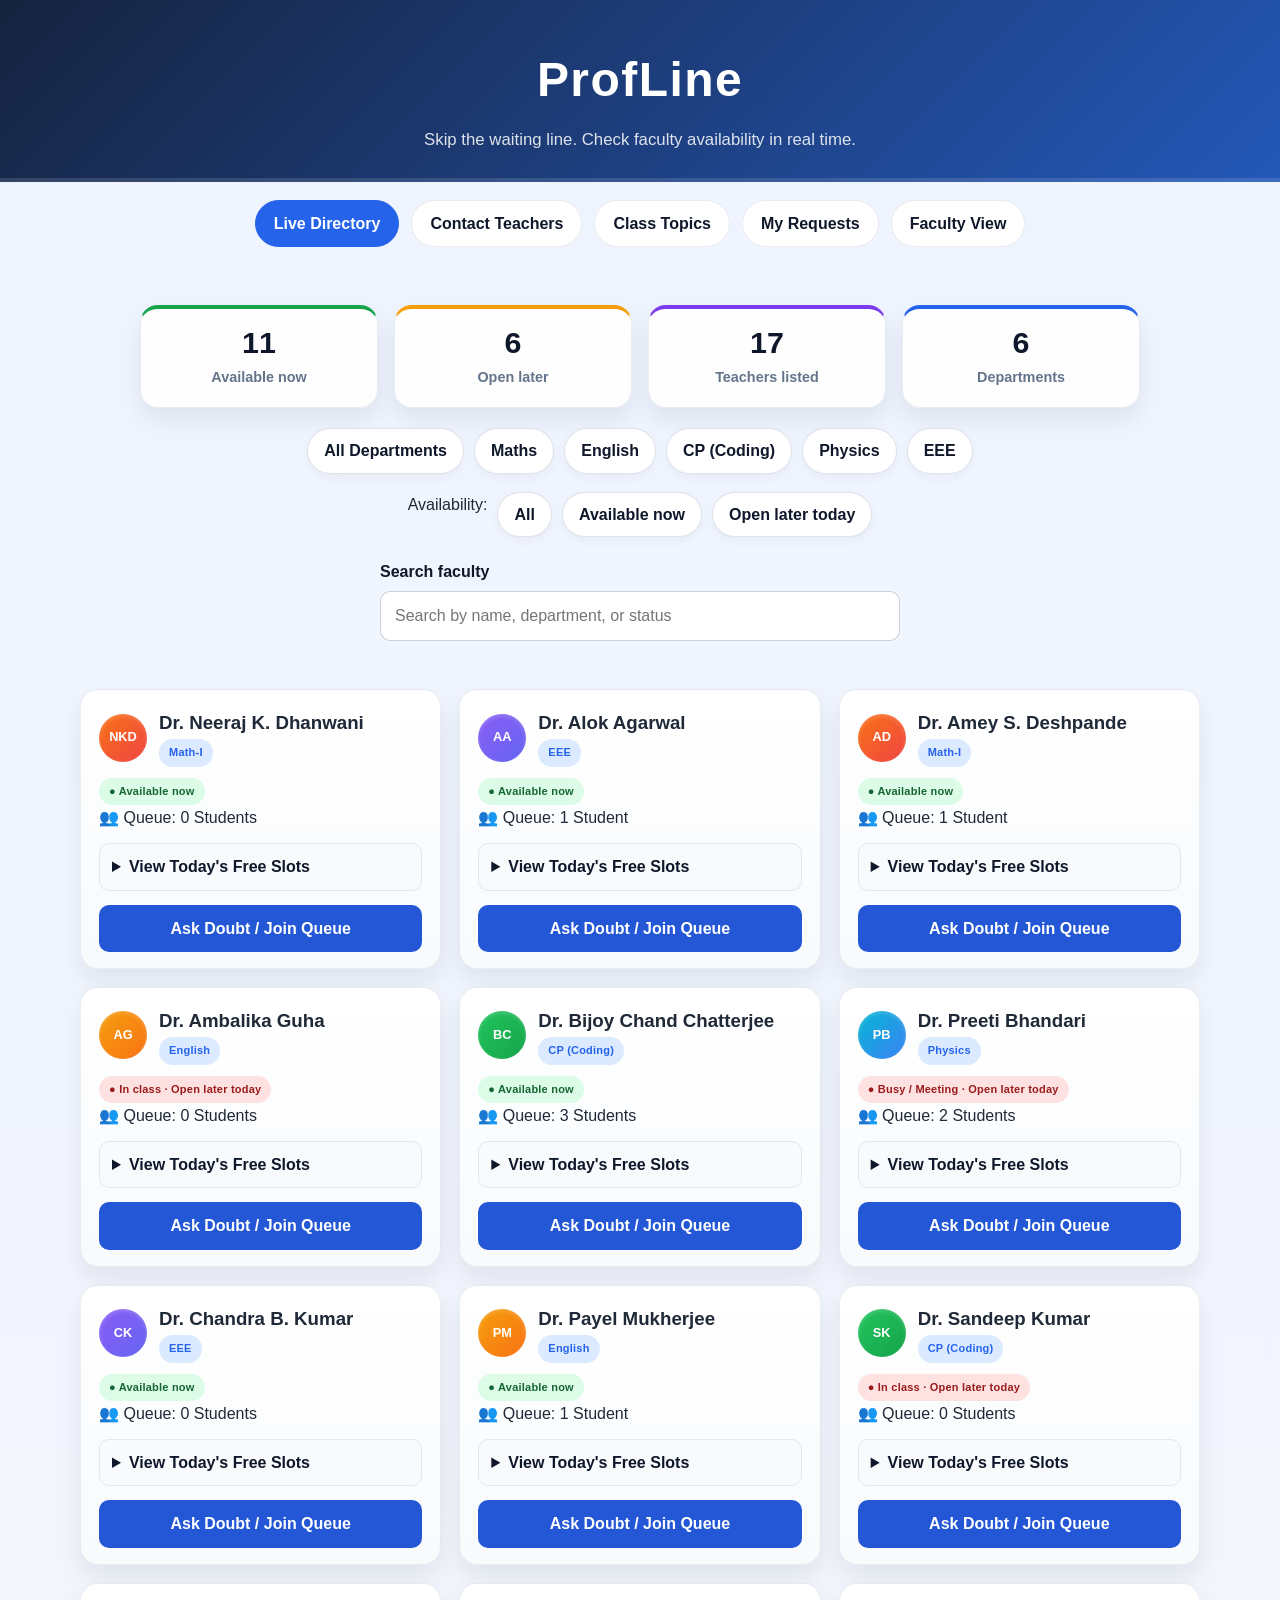
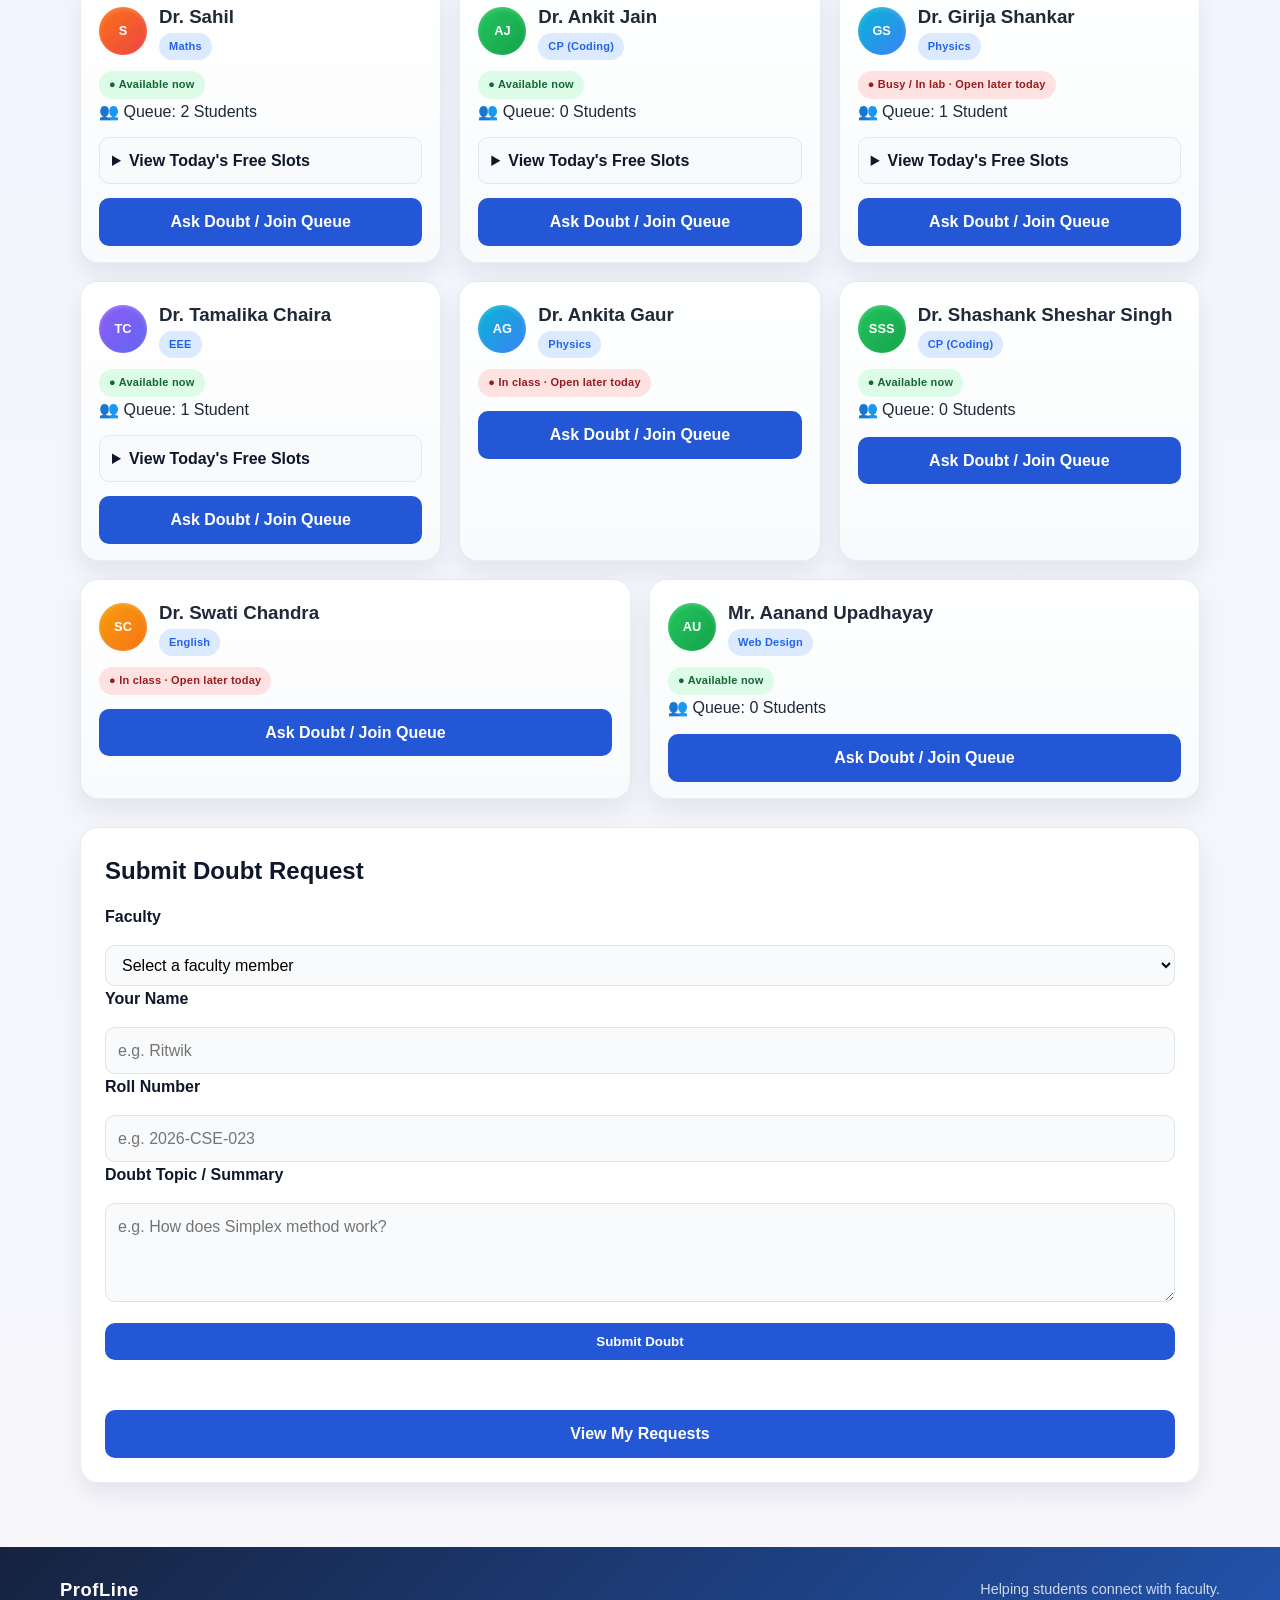
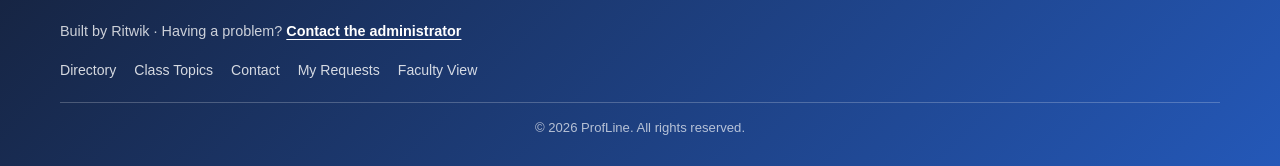
==== commit edf1c298: "changes for 11 nov assignment implemented javascript ,updated CSS , added new html page" ====
--- a/index.html
+++ b/index.html
@@ -16,10 +16,11 @@
 
   <!-- NAVIGATION BAR -->
   <nav class="nav-bar">
-    <a href="index.html" class="nav-link active">Live Directory</a>
+    <a href="index.html" class="nav-link active" aria-current="page">Live Directory</a>
     <a href="contact.html" class="nav-link">Contact Teachers</a>
     <a href="classtopics.html" class="nav-link">Class Topics</a>
     <a href="requests.html" class="nav-link">My Requests</a>
+    <a href="faculty.html" class="nav-link">Faculty View</a>
   </nav>
 
   <main class="container">
@@ -69,8 +70,20 @@
       <label class="filter-btn" for="availability-later">Open later today</label>
     </div>
 
+    <div class="faculty-search" data-search-target="#directory-faculty-grid">
+      <label for="faculty-search">Search faculty</label>
+      <input
+        type="search"
+        id="faculty-search"
+        class="faculty-search-input"
+        placeholder="Search by name, department, or status"
+        aria-describedby="faculty-search-status"
+      >
+      <p class="faculty-search-status" id="faculty-search-status" role="status" aria-live="polite"></p>
+    </div>
+
     <!-- Faculty Cards Grid -->
-    <div class="faculty-grid">
+    <div class="faculty-grid" id="directory-faculty-grid">
 
       <!-- Dr. Neeraj K. Dhanwani -->
       <div class="faculty-card available-now" data-dept="maths" id="faculty-neeraj">
@@ -378,7 +391,7 @@
     <section class="doubt-form-panel" id="doubt-form">
       <h2>Submit Doubt Request</h2>
       
-      <form class="request-fields" action="index.html#demo-status" method="get">
+      <form class="request-fields" id="doubt-request-form">
         <label for="faculty-select">Faculty</label>
         <select id="faculty-select" required>
           <option value="" selected disabled>Select a faculty member</option>
@@ -412,9 +425,28 @@
 
         <button class="btn-primary" type="submit">Submit Doubt</button>
       </form>
+      <p class="form-feedback" id="request-feedback" role="status" aria-live="polite"></p>
+      <a class="btn-primary request-link" href="requests.html">View My Requests</a>
     </section>
 
   </main>
 
+  <footer class="site-footer">
+    <div class="site-footer-inner">
+      <a class="footer-brand" href="index.html">ProfLine</a>
+      <p>Helping students connect with faculty.</p>
+      <p class="footer-credit">Built by Ritwik · Having a problem? <a href="mailto:19.ritwik@gmail.com">Contact the administrator</a></p>
+      <nav class="footer-links" aria-label="Footer navigation">
+        <a href="index.html">Directory</a>
+        <a href="classtopics.html">Class Topics</a>
+        <a href="contact.html">Contact</a>
+        <a href="requests.html">My Requests</a>
+        <a href="faculty.html">Faculty View</a>
+      </nav>
+      <p class="footer-copyright">© 2026 ProfLine. All rights reserved.</p>
+    </div>
+  </footer>
+
+  <script src="script.js" defer></script>
 </body>
 </html>
--- a/style.css
+++ b/style.css
@@ -9,12 +9,10 @@
   --navy: #0f172a;
   --blue: #2563eb;
   --blue-soft: #dbeafe;
-  --bg: #f3f6fb;
   --card: #ffffff;
   --text: #1f2937;
   --muted: #64748b;
   --success: #16a34a;
-  --warning: #f59e0b;
   --shadow: 0 12px 25px rgba(15, 23, 42, 0.08);
 }
 
@@ -33,7 +31,7 @@
 
 /* Header & Navigation */
 header {
-  background: linear-gradient(135deg, var(--navy) 0%, #1d4ed8 100%);
+  background: linear-gradient(135deg, #16233f 0%, #2458b8 100%);
   color: white;
   text-align: center;
   padding: 42px 20px 28px;
@@ -74,9 +72,23 @@
 }
 
 .nav-link.active {
-  background: white;
-  color: var(--navy);
-  border-color: rgba(15, 23, 42, 0.12);
+  background: var(--blue);
+  color: white;
+  border-color: var(--blue);
+}
+
+.nav-link:hover,
+.nav-link:focus-visible {
+  border-color: var(--blue);
+}
+
+.nav-link:focus-visible,
+.filter-btn:focus-visible,
+.btn-primary:focus-visible,
+a:focus-visible,
+summary:focus-visible {
+  outline: 3px solid rgba(37, 99, 235, 0.45);
+  outline-offset: 3px;
 }
 
 .status-strip {
@@ -191,6 +203,44 @@
   display: none;
 }
 
+.faculty-search {
+  max-width: 520px;
+  margin: 22px auto;
+}
+
+.faculty-search label {
+  display: block;
+  margin-bottom: 6px;
+  color: var(--navy);
+  font-weight: 700;
+}
+
+.faculty-search-input {
+  width: 100%;
+  padding: 11px 14px;
+  border: 1px solid rgba(148, 163, 184, 0.5);
+  border-radius: 10px;
+  background: white;
+  color: var(--text);
+  font: inherit;
+}
+
+.faculty-search-input:focus-visible {
+  outline: 3px solid rgba(37, 99, 235, 0.35);
+  outline-offset: 2px;
+}
+
+.faculty-search-status {
+  min-height: 1.5em;
+  margin-top: 5px;
+  color: var(--muted);
+  font-size: 0.9rem;
+}
+
+.faculty-card.search-hidden {
+  display: none;
+}
+
 /* Faculty Cards Grid */
 .faculty-grid {
   display: flex;
@@ -232,11 +282,16 @@
 }
 
 /* Department Avatar Colors */
-.faculty-card[data-dept="maths"] .avatar { background: linear-gradient(135deg, #f97316, #ef4444); }
-.faculty-card[data-dept="english"] .avatar { background: linear-gradient(135deg, #f59e0b, #f97316); }
-.faculty-card[data-dept="cp"] .avatar { background: linear-gradient(135deg, #22c55e, #16a34a); }
-.faculty-card[data-dept="physics"] .avatar { background: linear-gradient(135deg, #06b6d4, #3b82f6); }
-.faculty-card[data-dept="eee"] .avatar { background: linear-gradient(135deg, #8b5cf6, #6366f1); }
+.faculty-card[data-dept="maths"] .avatar,
+.topic-item.maths .avatar { background: linear-gradient(135deg, #f97316, #ef4444); }
+.faculty-card[data-dept="english"] .avatar,
+.topic-item.english .avatar { background: linear-gradient(135deg, #f59e0b, #f97316); }
+.faculty-card[data-dept="cp"] .avatar,
+.topic-item.programming .avatar { background: linear-gradient(135deg, #22c55e, #16a34a); }
+.faculty-card[data-dept="physics"] .avatar,
+.topic-item.physics .avatar { background: linear-gradient(135deg, #06b6d4, #3b82f6); }
+.faculty-card[data-dept="eee"] .avatar,
+.topic-item.eee .avatar { background: linear-gradient(135deg, #8b5cf6, #6366f1); }
 
 /* Status Badges & Links */
 .badge {
@@ -252,36 +307,33 @@
 .badge.busy { background: #fee2e2; color: #991b1b; }
 .badge.dept { background: var(--blue-soft); color: var(--blue); }
 
-.faculty-card a {
+.faculty-card a:not(.btn-primary) {
   color: var(--blue);
   text-decoration: none;
 }
 
-.faculty-card a:hover {
+.faculty-card a:not(.btn-primary):hover {
   text-decoration: underline;
 }
 
-/* Primary Action Button (Text fixed permanently to white) */
-.faculty-card a.btn-primary,
 .btn-primary {
   display: block;
   width: 100%;
   padding: 11px 14px;
   background: #2357d6;
-  color: #ffffff !important;
+  color: white;
   border: none;
   border-radius: 10px;
   text-align: center;
   margin-top: 14px;
   cursor: pointer;
   font-weight: 700;
-  text-decoration: none !important;
-}
-
-.faculty-card a.btn-primary:hover,
+  text-decoration: none;
+}
+
 .btn-primary:hover {
-  color: #ffffff !important;
-  text-decoration: none !important;
+  color: white;
+  text-decoration: none;
   background: #1d4ed8;
 }
 
@@ -342,9 +394,18 @@
   box-shadow: 0 0 0 4px rgba(59, 130, 246, 0.09);
 }
 
-.subtext {
-  color: var(--muted);
-  margin-bottom: 18px;
+.form-feedback {
+  min-height: 1.5em;
+  margin-top: 10px;
+  color: var(--muted);
+}
+
+.form-feedback.success {
+  color: #166534;
+}
+
+.form-feedback.error {
+  color: #b91c1c;
 }
 
 h2 {
@@ -387,6 +448,10 @@
   border-radius: 12px;
 }
 
+.topic-item > div {
+  min-width: 0;
+}
+
 .topic-item .avatar {
   width: 42px;
   height: 42px;
@@ -394,11 +459,6 @@
   font-size: 0.7rem;
 }
 
-.topic-item.maths .avatar { background: linear-gradient(135deg, #f97316, #ef4444); }
-.topic-item.eee .avatar { background: linear-gradient(135deg, #8b5cf6, #6366f1); }
-.topic-item.english .avatar { background: linear-gradient(135deg, #f59e0b, #f97316); }
-.topic-item.programming .avatar { background: linear-gradient(135deg, #22c55e, #16a34a); }
-.topic-item.physics .avatar { background: linear-gradient(135deg, #06b6d4, #3b82f6); }
 .topic-item.web-design .avatar { background: linear-gradient(135deg, #7c3aed, #2563eb); }
 
 .topic-heading {
@@ -415,19 +475,13 @@
   text-decoration: none;
 }
 
+.topic-heading a {
+  overflow-wrap: anywhere;
+}
+
 .topic-heading a:hover,
 .container > p a:hover {
   text-decoration: underline;
-}
-
-@media (max-width: 700px) {
-  .section-list {
-    grid-template-columns: 1fr;
-  }
-
-  .status-strip {
-    grid-template-columns: repeat(2, minmax(0, 1fr));
-  }
 }
 
 .subject-badge {
@@ -483,30 +537,7 @@
   color: var(--navy);
 }
 
-.request-faculty {
-  display: flex;
-  align-items: center;
-  flex-wrap: wrap;
-  gap: 8px;
-}
-
-.request-avatar {
-  display: inline-flex;
-  width: 38px;
-  height: 38px;
-  align-items: center;
-  justify-content: center;
-  border-radius: 50%;
-  color: #fff;
-  font-size: 0.7rem;
-  font-weight: 800;
-}
-
-.request-avatar.maths { background: linear-gradient(135deg, #f97316, #ef4444); }
-.request-avatar.eee { background: linear-gradient(135deg, #8b5cf6, #6366f1); }
-.request-avatar.programming { background: linear-gradient(135deg, #22c55e, #16a34a); }
-
-.request-demo-note {
+.request-storage-note {
   margin: 8px 0 20px;
   color: var(--muted);
 }
@@ -519,21 +550,447 @@
   font-weight: 700;
 }
 
-.request-status.submitted {
+.request-status.submitted,
+.faculty-request-status.submitted {
   background: #dcfce7;
   color: #166534;
 }
 
-.request-status.on-leave {
-  background: #fef3c7;
-  color: #92400e;
-}
-
-.request-status a {
-  color: inherit;
+.request-status.in-progress,
+.faculty-request-status.in-progress {
+  background: #dbeafe;
+  color: #1d4ed8;
+}
+
+.request-status.answered,
+.faculty-request-status.answered {
+  background: #ede9fe;
+  color: #6d28d9;
 }
 
 .request-link {
   display: inline-block;
   margin-top: 16px;
 }
+
+.request-response {
+  margin-top: 12px !important;
+  padding: 12px;
+  border-left: 3px solid var(--blue);
+  border-radius: 6px;
+  background: #eff6ff;
+}
+
+.request-response strong {
+  color: var(--navy);
+}
+
+.faculty-workspace {
+  max-width: 1080px;
+}
+
+.faculty-workspace-heading {
+  display: flex;
+  align-items: flex-end;
+  justify-content: space-between;
+  gap: 20px;
+  margin-bottom: 28px;
+}
+
+.faculty-eyebrow {
+  margin-bottom: 8px;
+  color: var(--blue);
+  font-size: 0.76rem;
+  font-weight: 800;
+  letter-spacing: 0.12em;
+}
+
+.faculty-workspace-heading h1 {
+  color: var(--navy);
+  font-size: clamp(1.8rem, 4vw, 2.5rem);
+  line-height: 1.15;
+}
+
+.faculty-dashboard-intro {
+  margin-top: 8px;
+  color: var(--muted);
+}
+
+.faculty-action-link {
+  display: inline-flex;
+  flex: 0 0 auto;
+  align-items: center;
+  min-height: 42px;
+  padding: 0 16px;
+  border: 1px solid #cbd5e1;
+  border-radius: 10px;
+  background: white;
+  color: var(--navy);
+  font-weight: 700;
+  text-decoration: none;
+}
+
+.faculty-action-link:hover {
+  border-color: var(--blue);
+  color: var(--blue);
+}
+
+.faculty-summary {
+  display: grid;
+  grid-template-columns: minmax(190px, 0.7fr) 1.3fr;
+  gap: 16px;
+  margin-bottom: 24px;
+}
+
+.faculty-summary-card,
+.faculty-storage-note,
+.faculty-inbox {
+  border: 1px solid #e2e8f0;
+  border-radius: 16px;
+  background: white;
+  box-shadow: var(--shadow);
+}
+
+.faculty-summary-card {
+  display: grid;
+  align-content: center;
+  gap: 5px;
+  min-height: 150px;
+  padding: 22px;
+}
+
+.faculty-summary-label {
+  color: var(--muted);
+  font-size: 0.92rem;
+  font-weight: 700;
+}
+
+.faculty-summary-card strong {
+  color: var(--navy);
+  font-size: 2.6rem;
+  line-height: 1.1;
+}
+
+.faculty-summary-card > span:last-child {
+  color: var(--muted);
+  font-size: 0.82rem;
+}
+
+.faculty-storage-note {
+  align-self: stretch;
+  padding: 22px;
+  border-left: 4px solid var(--blue);
+  box-shadow: none;
+}
+
+.faculty-storage-note strong {
+  color: var(--navy);
+}
+
+.faculty-storage-note p {
+  max-width: 620px;
+  margin-top: 6px;
+  color: var(--muted);
+  font-size: 0.92rem;
+}
+
+.faculty-inbox {
+  padding: 24px;
+}
+
+.faculty-inbox-heading {
+  display: flex;
+  align-items: center;
+  justify-content: space-between;
+  gap: 12px;
+  margin-bottom: 18px;
+}
+
+.faculty-inbox-heading h2 {
+  color: var(--navy);
+  font-size: 1.35rem;
+}
+
+.faculty-inbox-heading p {
+  margin-top: 3px;
+  color: var(--muted);
+  font-size: 0.9rem;
+}
+
+.faculty-inbox-tag {
+  padding: 5px 9px;
+  border-radius: 7px;
+  background: var(--blue-soft);
+  color: var(--blue);
+  font-size: 0.7rem;
+  font-weight: 800;
+  letter-spacing: 0.08em;
+}
+
+.faculty-request-list {
+  display: grid;
+  gap: 12px;
+}
+
+.faculty-request-card {
+  padding: 18px;
+  border: 1px solid #e2e8f0;
+  border-radius: 12px;
+  background: #fbfdff;
+}
+
+.faculty-request-topline {
+  display: flex;
+  align-items: center;
+  justify-content: space-between;
+  gap: 12px;
+  margin-bottom: 10px;
+}
+
+.faculty-request-number {
+  color: var(--muted);
+  font-size: 0.72rem;
+  font-weight: 800;
+  letter-spacing: 0.08em;
+}
+
+.faculty-request-status {
+  padding: 4px 9px;
+  border-radius: 999px;
+  background: #dcfce7;
+  color: #166534;
+  font-size: 0.76rem;
+  font-weight: 800;
+}
+
+.faculty-request-card h3 {
+  color: var(--navy);
+  font-size: 1.08rem;
+}
+
+.faculty-request-details,
+.faculty-request-date {
+  color: var(--muted);
+  font-size: 0.86rem;
+}
+
+.faculty-request-doubt-label {
+  margin-top: 16px;
+  color: var(--navy);
+  font-size: 0.8rem;
+  font-weight: 800;
+}
+
+.faculty-request-doubt {
+  margin-top: 3px;
+  color: var(--text);
+  overflow-wrap: anywhere;
+}
+
+.faculty-request-date {
+  margin-top: 14px;
+  font-size: 0.78rem;
+}
+
+.faculty-request-controls {
+  display: grid;
+  gap: 12px;
+  margin-top: 18px;
+  padding-top: 16px;
+  border-top: 1px solid #e2e8f0;
+}
+
+.faculty-request-controls label {
+  display: grid;
+  gap: 6px;
+  color: var(--navy);
+  font-size: 0.84rem;
+  font-weight: 700;
+}
+
+.faculty-request-controls select,
+.faculty-request-controls textarea {
+  width: 100%;
+  padding: 10px 12px;
+  border: 1px solid #cbd5e1;
+  border-radius: 8px;
+  background: white;
+  color: var(--text);
+  font: inherit;
+}
+
+.faculty-request-controls textarea {
+  resize: vertical;
+}
+
+.faculty-request-controls select:focus-visible,
+.faculty-request-controls textarea:focus-visible,
+.faculty-request-save:focus-visible {
+  outline: 3px solid rgba(37, 99, 235, 0.35);
+  outline-offset: 2px;
+}
+
+.faculty-request-save {
+  justify-self: start;
+  padding: 9px 14px;
+  border: 0;
+  border-radius: 8px;
+  background: var(--blue);
+  color: white;
+  font: inherit;
+  font-weight: 700;
+  cursor: pointer;
+}
+
+.faculty-request-save:hover {
+  background: #1d4ed8;
+}
+
+.faculty-empty-state {
+  padding: 40px 18px;
+  border: 1px dashed #cbd5e1;
+  border-radius: 12px;
+  background: #f8fafc;
+  text-align: center;
+}
+
+.faculty-empty-icon {
+  display: inline-grid;
+  width: 42px;
+  height: 42px;
+  place-items: center;
+  border-radius: 50%;
+  background: var(--blue-soft);
+  color: var(--blue);
+  font-size: 1.5rem;
+  font-weight: 800;
+}
+
+.faculty-empty-state h3 {
+  margin-top: 12px;
+  color: var(--navy);
+}
+
+.faculty-empty-state p {
+  margin: 4px auto 12px;
+  color: var(--muted);
+}
+
+.faculty-empty-state a {
+  color: var(--blue);
+  font-weight: 700;
+  text-decoration: none;
+}
+
+.faculty-empty-state a:hover {
+  text-decoration: underline;
+}
+
+.site-footer {
+  margin-top: 24px;
+  padding: 28px 20px;
+  background: linear-gradient(135deg, #16233f 0%, #2458b8 100%);
+  color: rgba(255, 255, 255, 0.78);
+}
+
+.site-footer-inner {
+  display: flex;
+  align-items: center;
+  justify-content: space-between;
+  gap: 16px 28px;
+  max-width: 1160px;
+  margin: 0 auto;
+  flex-wrap: wrap;
+}
+
+.footer-brand {
+  color: white;
+  font-size: 1.15rem;
+  font-weight: 800;
+  letter-spacing: 0.03em;
+  text-decoration: none;
+}
+
+.site-footer-inner > p {
+  font-size: 0.9rem;
+}
+
+.site-footer-inner .footer-copyright {
+  flex-basis: 100%;
+  margin-top: 4px;
+  padding-top: 14px;
+  border-top: 1px solid rgba(255, 255, 255, 0.22);
+  color: rgba(255, 255, 255, 0.68);
+  font-size: 0.82rem;
+  text-align: center;
+}
+
+.site-footer-inner .footer-credit {
+  flex-basis: 100%;
+}
+
+.footer-credit a {
+  color: white;
+  font-weight: 700;
+  text-decoration: underline;
+  text-underline-offset: 3px;
+}
+
+.footer-links {
+  display: flex;
+  gap: 10px 18px;
+  flex-wrap: wrap;
+}
+
+.footer-links a {
+  color: rgba(255, 255, 255, 0.82);
+  font-size: 0.88rem;
+  text-decoration: none;
+}
+
+.footer-links a:hover,
+.footer-links a:focus-visible {
+  color: white;
+  text-decoration: underline;
+}
+
+@media (max-width: 700px) {
+  .section-list {
+    grid-template-columns: 1fr;
+  }
+
+  .status-strip {
+    grid-template-columns: repeat(2, minmax(0, 1fr));
+  }
+
+  .section-card,
+  .request-card {
+    padding: 16px;
+  }
+
+  .faculty-workspace-heading {
+    align-items: flex-start;
+    flex-direction: column;
+  }
+
+  .faculty-summary {
+    grid-template-columns: 1fr;
+  }
+
+  .faculty-summary-card {
+    min-height: 125px;
+  }
+
+  .faculty-inbox {
+    padding: 18px 14px;
+  }
+
+  .faculty-request-details {
+    overflow-wrap: anywhere;
+  }
+
+  .site-footer-inner {
+    align-items: flex-start;
+    flex-direction: column;
+  }
+}
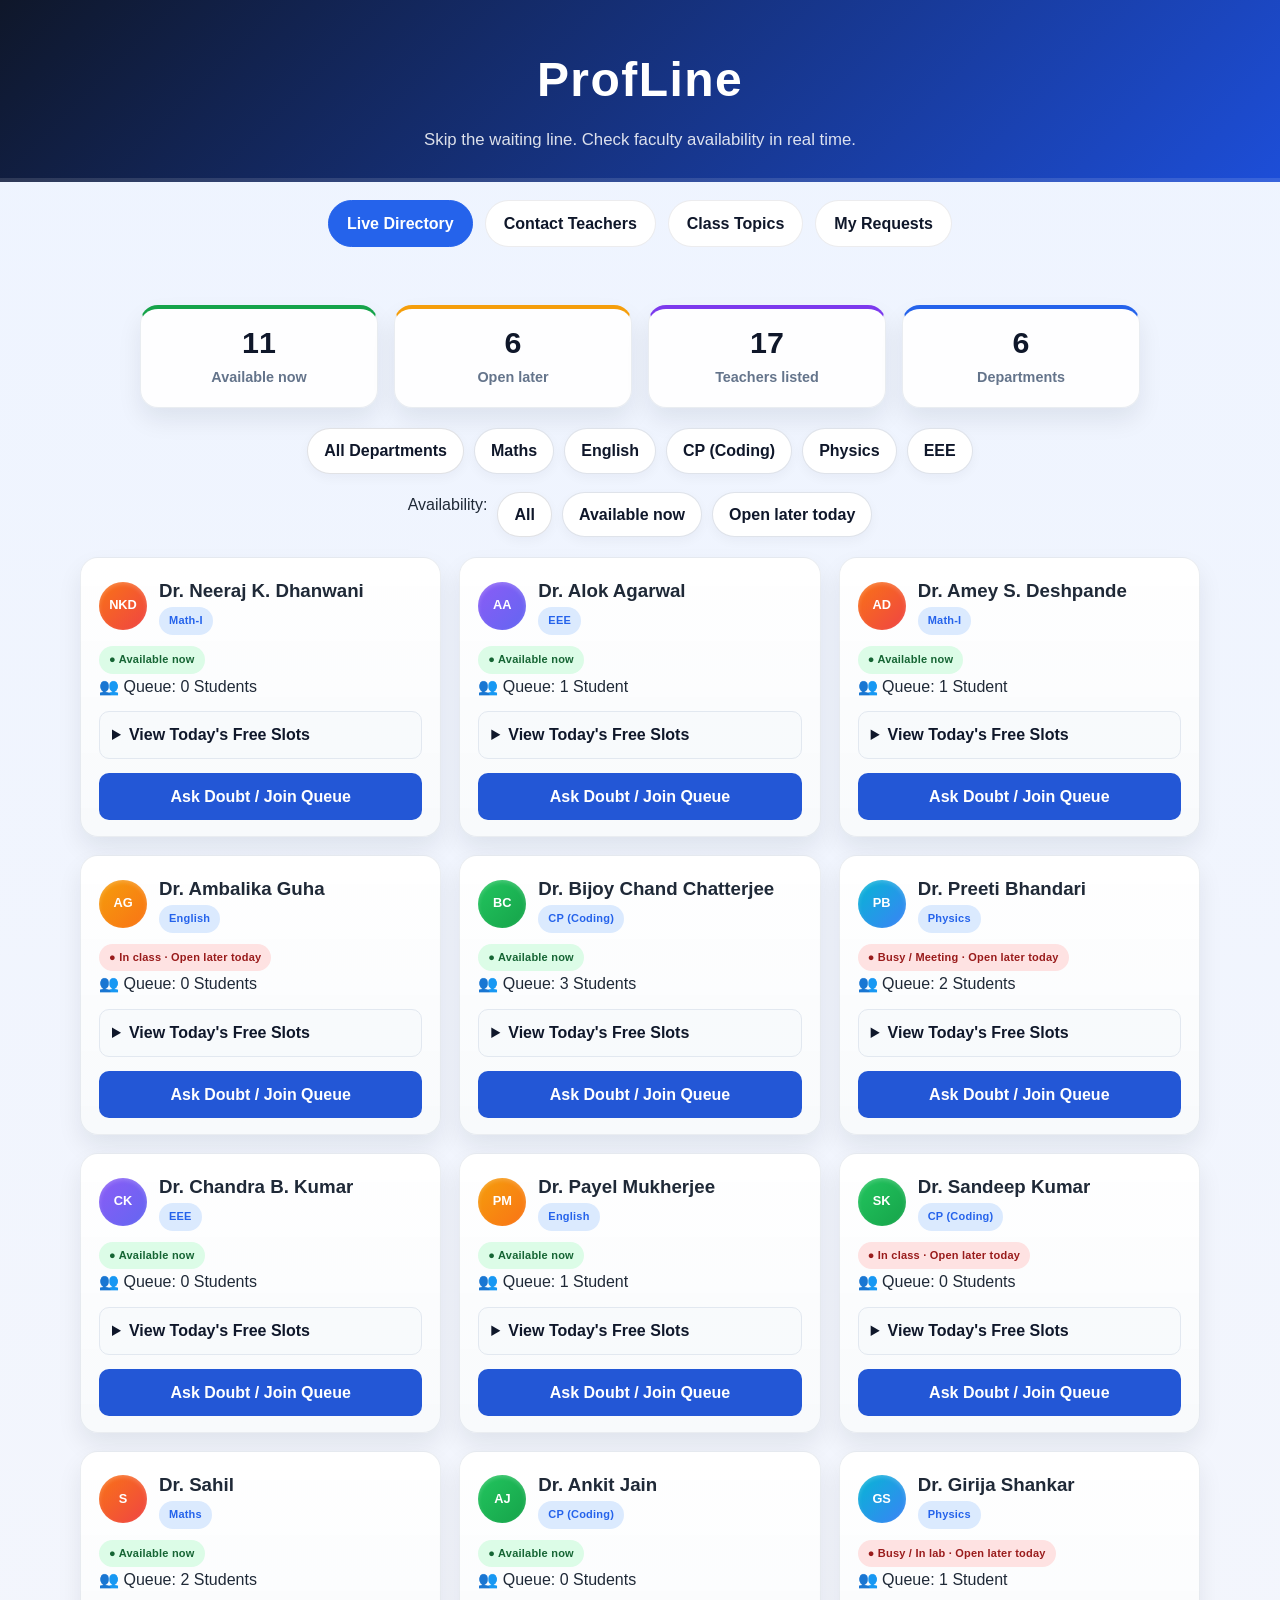
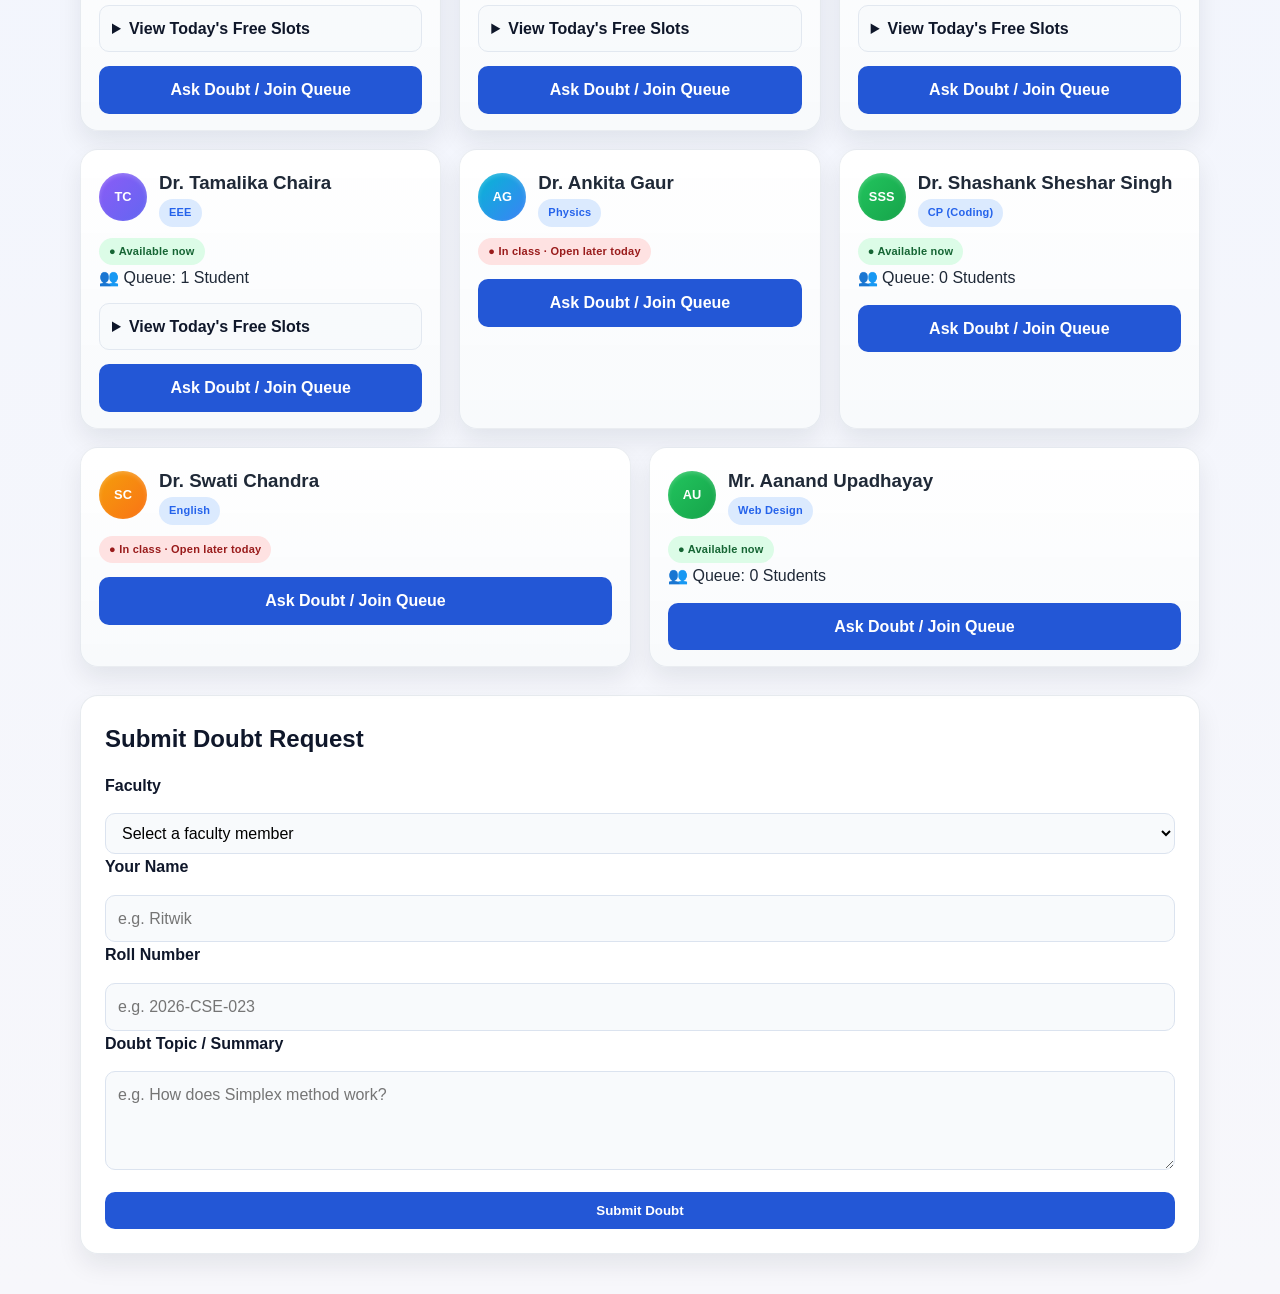
==== commit 663a060e: "Add files via upload" ====
--- a/index.html
+++ b/index.html
@@ -20,7 +20,6 @@
     <a href="contact.html" class="nav-link">Contact Teachers</a>
     <a href="classtopics.html" class="nav-link">Class Topics</a>
     <a href="requests.html" class="nav-link">My Requests</a>
-    <a href="faculty.html" class="nav-link">Faculty View</a>
   </nav>
 
   <main class="container">
@@ -70,20 +69,8 @@
       <label class="filter-btn" for="availability-later">Open later today</label>
     </div>
 
-    <div class="faculty-search" data-search-target="#directory-faculty-grid">
-      <label for="faculty-search">Search faculty</label>
-      <input
-        type="search"
-        id="faculty-search"
-        class="faculty-search-input"
-        placeholder="Search by name, department, or status"
-        aria-describedby="faculty-search-status"
-      >
-      <p class="faculty-search-status" id="faculty-search-status" role="status" aria-live="polite"></p>
-    </div>
-
     <!-- Faculty Cards Grid -->
-    <div class="faculty-grid" id="directory-faculty-grid">
+    <div class="faculty-grid">
 
       <!-- Dr. Neeraj K. Dhanwani -->
       <div class="faculty-card available-now" data-dept="maths" id="faculty-neeraj">
@@ -391,7 +378,7 @@
     <section class="doubt-form-panel" id="doubt-form">
       <h2>Submit Doubt Request</h2>
       
-      <form class="request-fields" id="doubt-request-form">
+      <form class="request-fields" action="index.html#doubt-form" method="get">
         <label for="faculty-select">Faculty</label>
         <select id="faculty-select" required>
           <option value="" selected disabled>Select a faculty member</option>
@@ -425,28 +412,9 @@
 
         <button class="btn-primary" type="submit">Submit Doubt</button>
       </form>
-      <p class="form-feedback" id="request-feedback" role="status" aria-live="polite"></p>
-      <a class="btn-primary request-link" href="requests.html">View My Requests</a>
     </section>
 
   </main>
 
-  <footer class="site-footer">
-    <div class="site-footer-inner">
-      <a class="footer-brand" href="index.html">ProfLine</a>
-      <p>Helping students connect with faculty.</p>
-      <p class="footer-credit">Built by Ritwik · Having a problem? <a href="mailto:19.ritwik@gmail.com">Contact the administrator</a></p>
-      <nav class="footer-links" aria-label="Footer navigation">
-        <a href="index.html">Directory</a>
-        <a href="classtopics.html">Class Topics</a>
-        <a href="contact.html">Contact</a>
-        <a href="requests.html">My Requests</a>
-        <a href="faculty.html">Faculty View</a>
-      </nav>
-      <p class="footer-copyright">© 2026 ProfLine. All rights reserved.</p>
-    </div>
-  </footer>
-
-  <script src="script.js" defer></script>
 </body>
 </html>
--- a/style.css
+++ b/style.css
@@ -9,10 +9,12 @@
   --navy: #0f172a;
   --blue: #2563eb;
   --blue-soft: #dbeafe;
+  --bg: #f3f6fb;
   --card: #ffffff;
   --text: #1f2937;
   --muted: #64748b;
   --success: #16a34a;
+  --warning: #f59e0b;
   --shadow: 0 12px 25px rgba(15, 23, 42, 0.08);
 }
 
@@ -31,7 +33,7 @@
 
 /* Header & Navigation */
 header {
-  background: linear-gradient(135deg, #16233f 0%, #2458b8 100%);
+  background: linear-gradient(135deg, var(--navy) 0%, #1d4ed8 100%);
   color: white;
   text-align: center;
   padding: 42px 20px 28px;
@@ -203,44 +205,6 @@
   display: none;
 }
 
-.faculty-search {
-  max-width: 520px;
-  margin: 22px auto;
-}
-
-.faculty-search label {
-  display: block;
-  margin-bottom: 6px;
-  color: var(--navy);
-  font-weight: 700;
-}
-
-.faculty-search-input {
-  width: 100%;
-  padding: 11px 14px;
-  border: 1px solid rgba(148, 163, 184, 0.5);
-  border-radius: 10px;
-  background: white;
-  color: var(--text);
-  font: inherit;
-}
-
-.faculty-search-input:focus-visible {
-  outline: 3px solid rgba(37, 99, 235, 0.35);
-  outline-offset: 2px;
-}
-
-.faculty-search-status {
-  min-height: 1.5em;
-  margin-top: 5px;
-  color: var(--muted);
-  font-size: 0.9rem;
-}
-
-.faculty-card.search-hidden {
-  display: none;
-}
-
 /* Faculty Cards Grid */
 .faculty-grid {
   display: flex;
@@ -282,16 +246,11 @@
 }
 
 /* Department Avatar Colors */
-.faculty-card[data-dept="maths"] .avatar,
-.topic-item.maths .avatar { background: linear-gradient(135deg, #f97316, #ef4444); }
-.faculty-card[data-dept="english"] .avatar,
-.topic-item.english .avatar { background: linear-gradient(135deg, #f59e0b, #f97316); }
-.faculty-card[data-dept="cp"] .avatar,
-.topic-item.programming .avatar { background: linear-gradient(135deg, #22c55e, #16a34a); }
-.faculty-card[data-dept="physics"] .avatar,
-.topic-item.physics .avatar { background: linear-gradient(135deg, #06b6d4, #3b82f6); }
-.faculty-card[data-dept="eee"] .avatar,
-.topic-item.eee .avatar { background: linear-gradient(135deg, #8b5cf6, #6366f1); }
+.faculty-card[data-dept="maths"] .avatar { background: linear-gradient(135deg, #f97316, #ef4444); }
+.faculty-card[data-dept="english"] .avatar { background: linear-gradient(135deg, #f59e0b, #f97316); }
+.faculty-card[data-dept="cp"] .avatar { background: linear-gradient(135deg, #22c55e, #16a34a); }
+.faculty-card[data-dept="physics"] .avatar { background: linear-gradient(135deg, #06b6d4, #3b82f6); }
+.faculty-card[data-dept="eee"] .avatar { background: linear-gradient(135deg, #8b5cf6, #6366f1); }
 
 /* Status Badges & Links */
 .badge {
@@ -307,33 +266,36 @@
 .badge.busy { background: #fee2e2; color: #991b1b; }
 .badge.dept { background: var(--blue-soft); color: var(--blue); }
 
-.faculty-card a:not(.btn-primary) {
+.faculty-card a {
   color: var(--blue);
   text-decoration: none;
 }
 
-.faculty-card a:not(.btn-primary):hover {
+.faculty-card a:hover {
   text-decoration: underline;
 }
 
+/* Primary Action Button (Text fixed permanently to white) */
+.faculty-card a.btn-primary,
 .btn-primary {
   display: block;
   width: 100%;
   padding: 11px 14px;
   background: #2357d6;
-  color: white;
+  color: #ffffff !important;
   border: none;
   border-radius: 10px;
   text-align: center;
   margin-top: 14px;
   cursor: pointer;
   font-weight: 700;
-  text-decoration: none;
-}
-
+  text-decoration: none !important;
+}
+
+.faculty-card a.btn-primary:hover,
 .btn-primary:hover {
-  color: white;
-  text-decoration: none;
+  color: #ffffff !important;
+  text-decoration: none !important;
   background: #1d4ed8;
 }
 
@@ -394,18 +356,9 @@
   box-shadow: 0 0 0 4px rgba(59, 130, 246, 0.09);
 }
 
-.form-feedback {
-  min-height: 1.5em;
-  margin-top: 10px;
+.subtext {
   color: var(--muted);
-}
-
-.form-feedback.success {
-  color: #166534;
-}
-
-.form-feedback.error {
-  color: #b91c1c;
+  margin-bottom: 18px;
 }
 
 h2 {
@@ -459,6 +412,11 @@
   font-size: 0.7rem;
 }
 
+.topic-item.maths .avatar { background: linear-gradient(135deg, #f97316, #ef4444); }
+.topic-item.eee .avatar { background: linear-gradient(135deg, #8b5cf6, #6366f1); }
+.topic-item.english .avatar { background: linear-gradient(135deg, #f59e0b, #f97316); }
+.topic-item.programming .avatar { background: linear-gradient(135deg, #22c55e, #16a34a); }
+.topic-item.physics .avatar { background: linear-gradient(135deg, #06b6d4, #3b82f6); }
 .topic-item.web-design .avatar { background: linear-gradient(135deg, #7c3aed, #2563eb); }
 
 .topic-heading {
@@ -482,6 +440,21 @@
 .topic-heading a:hover,
 .container > p a:hover {
   text-decoration: underline;
+}
+
+@media (max-width: 700px) {
+  .section-list {
+    grid-template-columns: 1fr;
+  }
+
+  .status-strip {
+    grid-template-columns: repeat(2, minmax(0, 1fr));
+  }
+
+  .section-card,
+  .request-card {
+    padding: 16px;
+  }
 }
 
 .subject-badge {
@@ -537,7 +510,30 @@
   color: var(--navy);
 }
 
-.request-storage-note {
+.request-faculty {
+  display: flex;
+  align-items: center;
+  flex-wrap: wrap;
+  gap: 8px;
+}
+
+.request-avatar {
+  display: inline-flex;
+  width: 38px;
+  height: 38px;
+  align-items: center;
+  justify-content: center;
+  border-radius: 50%;
+  color: #fff;
+  font-size: 0.7rem;
+  font-weight: 800;
+}
+
+.request-avatar.maths { background: linear-gradient(135deg, #f97316, #ef4444); }
+.request-avatar.eee { background: linear-gradient(135deg, #8b5cf6, #6366f1); }
+.request-avatar.programming { background: linear-gradient(135deg, #22c55e, #16a34a); }
+
+.request-demo-note {
   margin: 8px 0 20px;
   color: var(--muted);
 }
@@ -550,22 +546,18 @@
   font-weight: 700;
 }
 
-.request-status.submitted,
-.faculty-request-status.submitted {
+.request-status.submitted {
   background: #dcfce7;
   color: #166534;
 }
 
-.request-status.in-progress,
-.faculty-request-status.in-progress {
-  background: #dbeafe;
-  color: #1d4ed8;
-}
-
-.request-status.answered,
-.faculty-request-status.answered {
-  background: #ede9fe;
-  color: #6d28d9;
+.request-status.on-leave {
+  background: #fef3c7;
+  color: #92400e;
+}
+
+.request-status a {
+  color: inherit;
 }
 
 .request-link {
@@ -573,424 +565,8 @@
   margin-top: 16px;
 }
 
-.request-response {
-  margin-top: 12px !important;
-  padding: 12px;
-  border-left: 3px solid var(--blue);
-  border-radius: 6px;
-  background: #eff6ff;
-}
-
-.request-response strong {
-  color: var(--navy);
-}
-
-.faculty-workspace {
-  max-width: 1080px;
-}
-
-.faculty-workspace-heading {
-  display: flex;
-  align-items: flex-end;
-  justify-content: space-between;
-  gap: 20px;
-  margin-bottom: 28px;
-}
-
-.faculty-eyebrow {
-  margin-bottom: 8px;
-  color: var(--blue);
-  font-size: 0.76rem;
-  font-weight: 800;
-  letter-spacing: 0.12em;
-}
-
-.faculty-workspace-heading h1 {
-  color: var(--navy);
-  font-size: clamp(1.8rem, 4vw, 2.5rem);
-  line-height: 1.15;
-}
-
-.faculty-dashboard-intro {
-  margin-top: 8px;
-  color: var(--muted);
-}
-
-.faculty-action-link {
-  display: inline-flex;
-  flex: 0 0 auto;
-  align-items: center;
-  min-height: 42px;
-  padding: 0 16px;
-  border: 1px solid #cbd5e1;
-  border-radius: 10px;
-  background: white;
-  color: var(--navy);
-  font-weight: 700;
-  text-decoration: none;
-}
-
-.faculty-action-link:hover {
-  border-color: var(--blue);
-  color: var(--blue);
-}
-
-.faculty-summary {
-  display: grid;
-  grid-template-columns: minmax(190px, 0.7fr) 1.3fr;
-  gap: 16px;
-  margin-bottom: 24px;
-}
-
-.faculty-summary-card,
-.faculty-storage-note,
-.faculty-inbox {
-  border: 1px solid #e2e8f0;
-  border-radius: 16px;
-  background: white;
-  box-shadow: var(--shadow);
-}
-
-.faculty-summary-card {
-  display: grid;
-  align-content: center;
-  gap: 5px;
-  min-height: 150px;
-  padding: 22px;
-}
-
-.faculty-summary-label {
-  color: var(--muted);
-  font-size: 0.92rem;
-  font-weight: 700;
-}
-
-.faculty-summary-card strong {
-  color: var(--navy);
-  font-size: 2.6rem;
-  line-height: 1.1;
-}
-
-.faculty-summary-card > span:last-child {
-  color: var(--muted);
-  font-size: 0.82rem;
-}
-
-.faculty-storage-note {
-  align-self: stretch;
-  padding: 22px;
-  border-left: 4px solid var(--blue);
-  box-shadow: none;
-}
-
-.faculty-storage-note strong {
-  color: var(--navy);
-}
-
-.faculty-storage-note p {
-  max-width: 620px;
-  margin-top: 6px;
-  color: var(--muted);
-  font-size: 0.92rem;
-}
-
-.faculty-inbox {
-  padding: 24px;
-}
-
-.faculty-inbox-heading {
-  display: flex;
-  align-items: center;
-  justify-content: space-between;
-  gap: 12px;
-  margin-bottom: 18px;
-}
-
-.faculty-inbox-heading h2 {
-  color: var(--navy);
-  font-size: 1.35rem;
-}
-
-.faculty-inbox-heading p {
-  margin-top: 3px;
-  color: var(--muted);
-  font-size: 0.9rem;
-}
-
-.faculty-inbox-tag {
-  padding: 5px 9px;
-  border-radius: 7px;
-  background: var(--blue-soft);
-  color: var(--blue);
-  font-size: 0.7rem;
-  font-weight: 800;
-  letter-spacing: 0.08em;
-}
-
-.faculty-request-list {
-  display: grid;
-  gap: 12px;
-}
-
-.faculty-request-card {
-  padding: 18px;
-  border: 1px solid #e2e8f0;
-  border-radius: 12px;
-  background: #fbfdff;
-}
-
-.faculty-request-topline {
-  display: flex;
-  align-items: center;
-  justify-content: space-between;
-  gap: 12px;
-  margin-bottom: 10px;
-}
-
-.faculty-request-number {
-  color: var(--muted);
-  font-size: 0.72rem;
-  font-weight: 800;
-  letter-spacing: 0.08em;
-}
-
-.faculty-request-status {
-  padding: 4px 9px;
-  border-radius: 999px;
-  background: #dcfce7;
-  color: #166534;
-  font-size: 0.76rem;
-  font-weight: 800;
-}
-
-.faculty-request-card h3 {
-  color: var(--navy);
-  font-size: 1.08rem;
-}
-
-.faculty-request-details,
-.faculty-request-date {
-  color: var(--muted);
-  font-size: 0.86rem;
-}
-
-.faculty-request-doubt-label {
-  margin-top: 16px;
-  color: var(--navy);
-  font-size: 0.8rem;
-  font-weight: 800;
-}
-
-.faculty-request-doubt {
-  margin-top: 3px;
-  color: var(--text);
-  overflow-wrap: anywhere;
-}
-
-.faculty-request-date {
-  margin-top: 14px;
-  font-size: 0.78rem;
-}
-
-.faculty-request-controls {
-  display: grid;
-  gap: 12px;
-  margin-top: 18px;
-  padding-top: 16px;
-  border-top: 1px solid #e2e8f0;
-}
-
-.faculty-request-controls label {
-  display: grid;
-  gap: 6px;
-  color: var(--navy);
-  font-size: 0.84rem;
-  font-weight: 700;
-}
-
-.faculty-request-controls select,
-.faculty-request-controls textarea {
-  width: 100%;
-  padding: 10px 12px;
-  border: 1px solid #cbd5e1;
-  border-radius: 8px;
-  background: white;
-  color: var(--text);
-  font: inherit;
-}
-
-.faculty-request-controls textarea {
-  resize: vertical;
-}
-
-.faculty-request-controls select:focus-visible,
-.faculty-request-controls textarea:focus-visible,
-.faculty-request-save:focus-visible {
-  outline: 3px solid rgba(37, 99, 235, 0.35);
-  outline-offset: 2px;
-}
-
-.faculty-request-save {
-  justify-self: start;
-  padding: 9px 14px;
-  border: 0;
-  border-radius: 8px;
-  background: var(--blue);
-  color: white;
-  font: inherit;
-  font-weight: 700;
-  cursor: pointer;
-}
-
-.faculty-request-save:hover {
-  background: #1d4ed8;
-}
-
-.faculty-empty-state {
-  padding: 40px 18px;
-  border: 1px dashed #cbd5e1;
-  border-radius: 12px;
-  background: #f8fafc;
-  text-align: center;
-}
-
-.faculty-empty-icon {
-  display: inline-grid;
-  width: 42px;
-  height: 42px;
-  place-items: center;
-  border-radius: 50%;
-  background: var(--blue-soft);
-  color: var(--blue);
-  font-size: 1.5rem;
-  font-weight: 800;
-}
-
-.faculty-empty-state h3 {
-  margin-top: 12px;
-  color: var(--navy);
-}
-
-.faculty-empty-state p {
-  margin: 4px auto 12px;
-  color: var(--muted);
-}
-
-.faculty-empty-state a {
-  color: var(--blue);
-  font-weight: 700;
-  text-decoration: none;
-}
-
-.faculty-empty-state a:hover {
-  text-decoration: underline;
-}
-
-.site-footer {
-  margin-top: 24px;
-  padding: 28px 20px;
-  background: linear-gradient(135deg, #16233f 0%, #2458b8 100%);
-  color: rgba(255, 255, 255, 0.78);
-}
-
-.site-footer-inner {
-  display: flex;
-  align-items: center;
-  justify-content: space-between;
-  gap: 16px 28px;
-  max-width: 1160px;
-  margin: 0 auto;
-  flex-wrap: wrap;
-}
-
-.footer-brand {
-  color: white;
-  font-size: 1.15rem;
-  font-weight: 800;
-  letter-spacing: 0.03em;
-  text-decoration: none;
-}
-
-.site-footer-inner > p {
-  font-size: 0.9rem;
-}
-
-.site-footer-inner .footer-copyright {
-  flex-basis: 100%;
-  margin-top: 4px;
-  padding-top: 14px;
-  border-top: 1px solid rgba(255, 255, 255, 0.22);
-  color: rgba(255, 255, 255, 0.68);
-  font-size: 0.82rem;
-  text-align: center;
-}
-
-.site-footer-inner .footer-credit {
-  flex-basis: 100%;
-}
-
-.footer-credit a {
-  color: white;
-  font-weight: 700;
-  text-decoration: underline;
-  text-underline-offset: 3px;
-}
-
-.footer-links {
-  display: flex;
-  gap: 10px 18px;
-  flex-wrap: wrap;
-}
-
-.footer-links a {
-  color: rgba(255, 255, 255, 0.82);
-  font-size: 0.88rem;
-  text-decoration: none;
-}
-
-.footer-links a:hover,
-.footer-links a:focus-visible {
-  color: white;
-  text-decoration: underline;
-}
-
 @media (max-width: 700px) {
-  .section-list {
-    grid-template-columns: 1fr;
-  }
-
-  .status-strip {
-    grid-template-columns: repeat(2, minmax(0, 1fr));
-  }
-
-  .section-card,
   .request-card {
     padding: 16px;
   }
-
-  .faculty-workspace-heading {
-    align-items: flex-start;
-    flex-direction: column;
-  }
-
-  .faculty-summary {
-    grid-template-columns: 1fr;
-  }
-
-  .faculty-summary-card {
-    min-height: 125px;
-  }
-
-  .faculty-inbox {
-    padding: 18px 14px;
-  }
-
-  .faculty-request-details {
-    overflow-wrap: anywhere;
-  }
-
-  .site-footer-inner {
-    align-items: flex-start;
-    flex-direction: column;
-  }
-}
+}
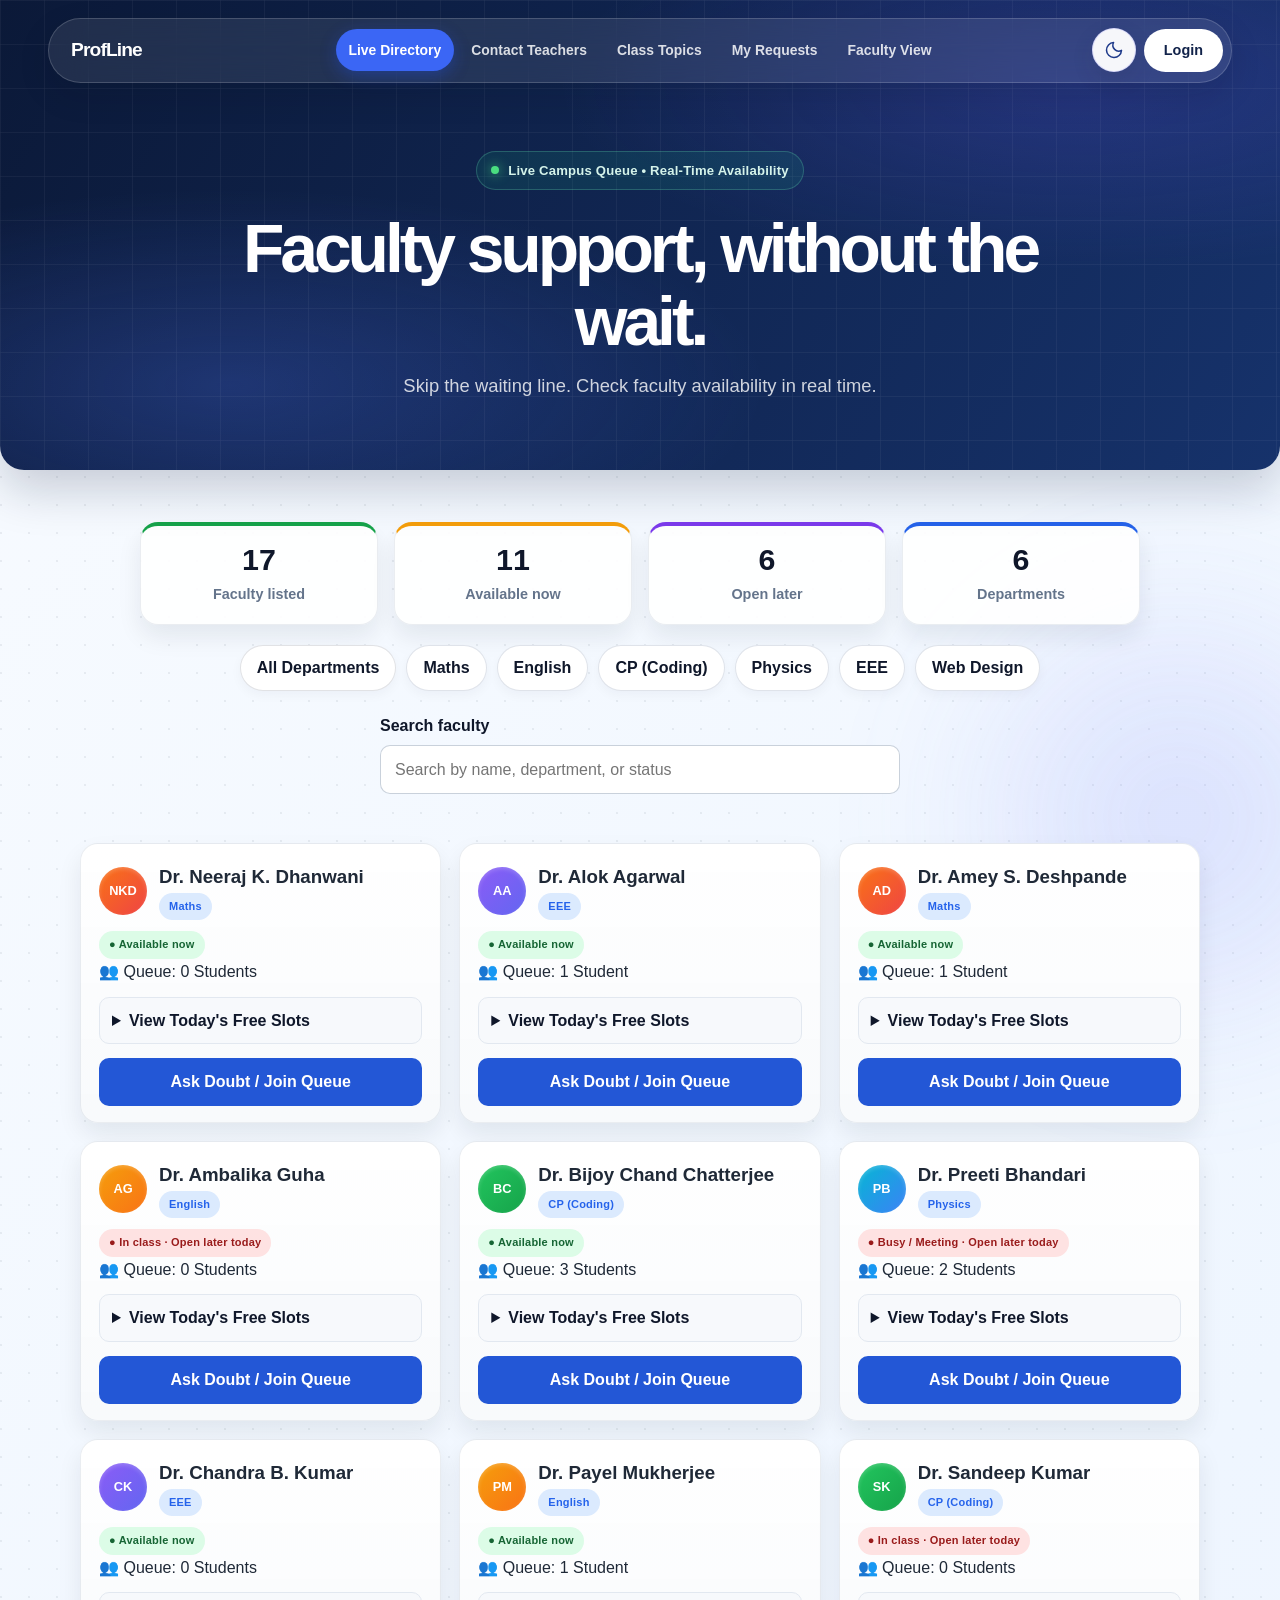
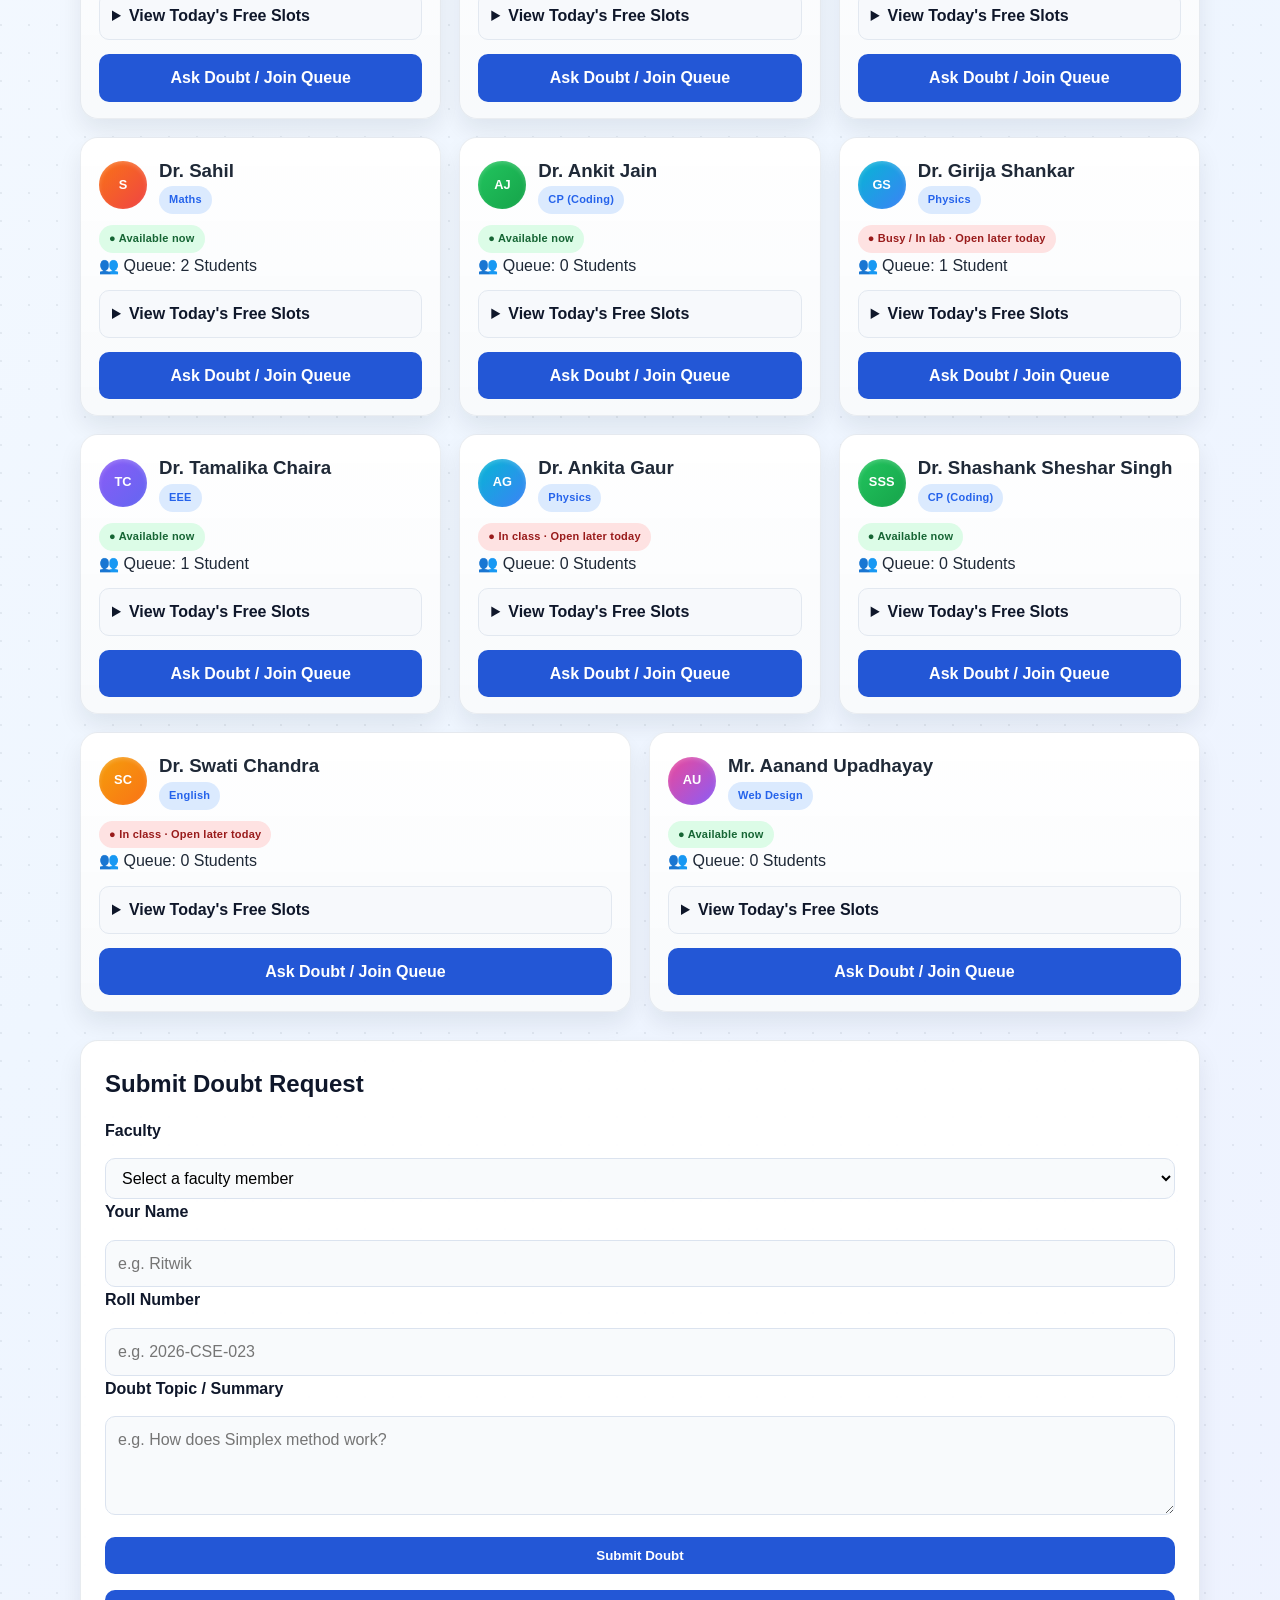
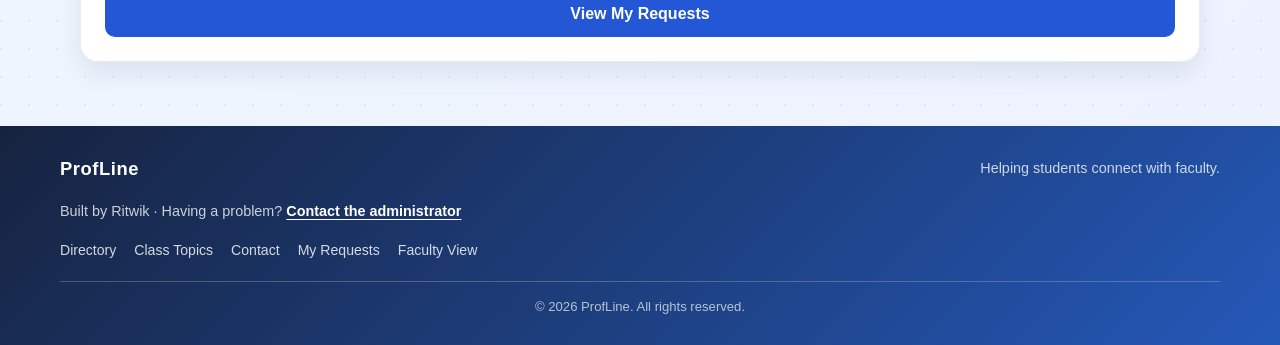
==== commit 435479b2: "The final website with all the necessary changes and features making it useful for the teachers as w" ====
--- a/index.html
+++ b/index.html
@@ -8,46 +8,71 @@
 </head>
 <body>
 
-  <!-- HEADER -->
-  <header>
-    <h1>ProfLine</h1>
-    <p>Skip the waiting line. Check faculty availability in real time.</p>
+  <header class="hero-header">
+    <nav class="nav-bar" aria-label="Main navigation">
+      <a class="brand-mark" href="index.html">ProfLine</a>
+      <button class="nav-menu-toggle" type="button" aria-label="Open navigation menu" aria-expanded="false" aria-controls="primary-navigation">
+        <span></span>
+        <span></span>
+        <span></span>
+      </button>
+      <div class="nav-links" id="primary-navigation">
+        <a href="index.html" class="nav-link active" aria-current="page">Live Directory</a>
+        <a href="contact.html" class="nav-link">Contact Teachers</a>
+        <a href="classtopics.html" class="nav-link">Class Topics</a>
+        <a href="requests.html" class="nav-link">My Requests</a>
+        <a href="faculty.html" class="nav-link">Faculty View</a>
+      </div>
+      <div class="nav-actions">
+        <button class="theme-toggle icon-theme-toggle" type="button" aria-label="Toggle dark mode" aria-pressed="false">
+          <svg class="theme-icon theme-icon-moon" viewBox="0 0 24 24" fill="none" aria-hidden="true">
+            <path d="M20.985 12.486A9 9 0 1 1 11.514 3.015a7 7 0 0 0 9.471 9.471Z" />
+          </svg>
+          <svg class="theme-icon theme-icon-sun" viewBox="0 0 24 24" fill="none" aria-hidden="true">
+            <circle cx="12" cy="12" r="4" />
+            <path d="M12 2v2m0 16v2M4.93 4.93l1.42 1.42m11.3 11.3 1.42 1.42M2 12h2m16 0h2M4.93 19.07l1.42-1.42m11.3-11.3 1.42-1.42" />
+          </svg>
+        </button>
+        <a class="login-button" href="login.html">Login</a>
+      </div>
+    </nav>
+    <div class="hero-content">
+      <div class="live-badge">
+        <span class="live-dot" aria-hidden="true"></span>
+        <span>Live Campus Queue • Real-Time Availability</span>
+      </div>
+      <h1 class="hero-title">Faculty support, without the wait.</h1>
+      <p>Skip the waiting line. Check faculty availability in real time.</p>
+    </div>
   </header>
-
-  <!-- NAVIGATION BAR -->
-  <nav class="nav-bar">
-    <a href="index.html" class="nav-link active" aria-current="page">Live Directory</a>
-    <a href="contact.html" class="nav-link">Contact Teachers</a>
-    <a href="classtopics.html" class="nav-link">Class Topics</a>
-    <a href="requests.html" class="nav-link">My Requests</a>
-  </nav>
 
   <main class="container">
     <section class="status-strip" aria-label="Quick faculty status">
-      <div class="status-item">
-        <span class="status-number">11</span>
+      <button class="status-item" type="button" id="show-all-faculty">
+        <span class="status-number">17</span>
+        <span>Faculty listed</span>
+      </button>
+      <button class="status-item" type="button" id="show-available-now">
+        <span class="status-number" id="available-now-count">11</span>
         <span>Available now</span>
-      </div>
-      <div class="status-item">
-        <span class="status-number">6</span>
+      </button>
+      <button class="status-item" type="button" id="show-open-later">
+        <span class="status-number" id="available-later-count">6</span>
         <span>Open later</span>
-      </div>
-      <div class="status-item">
-        <span class="status-number">17</span>
-        <span>Teachers listed</span>
-      </div>
-      <div class="status-item">
+      </button>
+      <button class="status-item" type="button" id="show-all-departments">
         <span class="status-number">6</span>
         <span>Departments</span>
-      </div>
+      </button>
     </section>
-    
+
     <input class="filter-input" type="radio" id="filter-all" name="department-filter" checked>
     <input class="filter-input" type="radio" id="filter-maths" name="department-filter">
     <input class="filter-input" type="radio" id="filter-english" name="department-filter">
     <input class="filter-input" type="radio" id="filter-cp" name="department-filter">
     <input class="filter-input" type="radio" id="filter-physics" name="department-filter">
     <input class="filter-input" type="radio" id="filter-eee" name="department-filter">
+    <input class="filter-input" type="radio" id="filter-web-design" name="department-filter">
 
     <input class="filter-input" type="radio" id="availability-all" name="availability-filter" checked>
     <input class="filter-input" type="radio" id="availability-now" name="availability-filter">
@@ -60,17 +85,23 @@
       <label class="filter-btn" for="filter-cp">CP (Coding)</label>
       <label class="filter-btn" for="filter-physics">Physics</label>
       <label class="filter-btn" for="filter-eee">EEE</label>
+      <label class="filter-btn" for="filter-web-design">Web Design</label>
     </div>
 
-    <div class="availability-filters">
-      <span>Availability:</span>
-      <label class="filter-btn" for="availability-all">All</label>
-      <label class="filter-btn" for="availability-now">Available now</label>
-      <label class="filter-btn" for="availability-later">Open later today</label>
+    <div class="faculty-search" data-search-target="#directory-faculty-grid">
+      <label for="faculty-search">Search faculty</label>
+      <input
+        type="search"
+        id="faculty-search"
+        class="faculty-search-input"
+        placeholder="Search by name, department, or status"
+        aria-describedby="faculty-search-status"
+      >
+      <p class="faculty-search-status" id="faculty-search-status" role="status" aria-live="polite"></p>
     </div>
 
     <!-- Faculty Cards Grid -->
-    <div class="faculty-grid">
+    <div class="faculty-grid" id="directory-faculty-grid">
 
       <!-- Dr. Neeraj K. Dhanwani -->
       <div class="faculty-card available-now" data-dept="maths" id="faculty-neeraj">
@@ -78,7 +109,7 @@
           <div class="avatar">NKD</div>
           <div>
             <h3>Dr. Neeraj K. Dhanwani</h3>
-            <span class="badge dept">Math-I</span>
+            <span class="badge dept">Maths</span>
           </div>
         </div>
         <span class="badge free">● Available now</span>
@@ -119,7 +150,7 @@
           <div class="avatar">AD</div>
           <div>
             <h3>Dr. Amey S. Deshpande</h3>
-            <span class="badge dept">Math-I</span>
+            <span class="badge dept">Maths</span>
           </div>
         </div>
         <span class="badge free">● Available now</span>
@@ -340,6 +371,13 @@
           <div><h3>Dr. Ankita Gaur</h3><span class="badge dept">Physics</span></div>
         </div>
         <span class="badge busy">● In class · Open later today</span>
+        <p>👥 Queue: 0 Students</p>
+        <details>
+          <summary>View Today's Free Slots</summary>
+          <ul>
+            <li>03:00 PM - 04:30 PM</li>
+          </ul>
+        </details>
         <a href="#doubt-form" class="btn-primary">Ask Doubt / Join Queue</a>
       </div>
 
@@ -350,6 +388,12 @@
         </div>
         <span class="badge free">● Available now</span>
         <p>👥 Queue: 0 Students</p>
+        <details>
+          <summary>View Today's Free Slots</summary>
+          <ul>
+            <li>11:00 AM - 01:00 PM</li>
+          </ul>
+        </details>
         <a href="#doubt-form" class="btn-primary">Ask Doubt / Join Queue</a>
       </div>
 
@@ -359,16 +403,29 @@
           <div><h3>Dr. Swati Chandra</h3><span class="badge dept">English</span></div>
         </div>
         <span class="badge busy">● In class · Open later today</span>
-        <a href="#doubt-form" class="btn-primary">Ask Doubt / Join Queue</a>
-      </div>
-
-      <div class="faculty-card available-now" data-dept="cp" id="faculty-aanand">
+        <p>👥 Queue: 0 Students</p>
+        <details>
+          <summary>View Today's Free Slots</summary>
+          <ul>
+            <li>02:00 PM - 03:30 PM</li>
+          </ul>
+        </details>
+        <a href="#doubt-form" class="btn-primary">Ask Doubt / Join Queue</a>
+      </div>
+
+      <div class="faculty-card available-now" data-dept="web-design" id="faculty-aanand">
         <div class="card-header">
           <div class="avatar">AU</div>
           <div><h3>Mr. Aanand Upadhayay</h3><span class="badge dept">Web Design</span></div>
         </div>
         <span class="badge free">● Available now</span>
         <p>👥 Queue: 0 Students</p>
+        <details>
+          <summary>View Today's Free Slots</summary>
+          <ul>
+            <li>02:00 PM - 03:30 PM</li>
+          </ul>
+        </details>
         <a href="#doubt-form" class="btn-primary">Ask Doubt / Join Queue</a>
       </div>
 
@@ -378,7 +435,7 @@
     <section class="doubt-form-panel" id="doubt-form">
       <h2>Submit Doubt Request</h2>
       
-      <form class="request-fields" action="index.html#doubt-form" method="get">
+      <form class="request-fields" id="doubt-request-form">
         <label for="faculty-select">Faculty</label>
         <select id="faculty-select" required>
           <option value="" selected disabled>Select a faculty member</option>
@@ -412,9 +469,27 @@
 
         <button class="btn-primary" type="submit">Submit Doubt</button>
       </form>
+      <a class="btn-primary request-link" href="requests.html">View My Requests</a>
     </section>
 
   </main>
 
+  <footer class="site-footer">
+    <div class="site-footer-inner">
+      <a class="footer-brand" href="index.html">ProfLine</a>
+      <p>Helping students connect with faculty.</p>
+      <p class="footer-credit">Built by Ritwik · Having a problem? <a href="mailto:19.ritwik@gmail.com">Contact the administrator</a></p>
+      <nav class="footer-links" aria-label="Footer navigation">
+        <a href="index.html">Directory</a>
+        <a href="classtopics.html">Class Topics</a>
+        <a href="contact.html">Contact</a>
+        <a href="requests.html">My Requests</a>
+        <a href="faculty.html">Faculty View</a>
+      </nav>
+      <p class="footer-copyright">© 2026 ProfLine. All rights reserved.</p>
+    </div>
+  </footer>
+
+  <script src="script.js" defer></script>
 </body>
 </html>
--- a/style.css
+++ b/style.css
@@ -9,17 +9,15 @@
   --navy: #0f172a;
   --blue: #2563eb;
   --blue-soft: #dbeafe;
-  --bg: #f3f6fb;
   --card: #ffffff;
   --text: #1f2937;
   --muted: #64748b;
   --success: #16a34a;
-  --warning: #f59e0b;
   --shadow: 0 12px 25px rgba(15, 23, 42, 0.08);
 }
 
 body {
-  font-family: "Segoe UI", Tahoma, Geneva, Verdana, sans-serif;
+  font-family: "Inter", "Segoe UI", Tahoma, Geneva, Verdana, sans-serif;
   background: linear-gradient(180deg, #eef4ff 0%, #f7f7fb 100%);
   color: var(--text);
   line-height: 1.6;
@@ -31,63 +29,576 @@
   padding: 24px 20px 40px;
 }
 
-/* Header & Navigation */
-header {
-  background: linear-gradient(135deg, var(--navy) 0%, #1d4ed8 100%);
+/* Hero & Navigation */
+.hero-header {
+  position: relative;
+  isolation: isolate;
+  overflow: hidden;
+  padding: 18px clamp(16px, 4vw, 48px) 68px;
   color: white;
   text-align: center;
-  padding: 42px 20px 28px;
-  box-shadow: inset 0 -4px 0 rgba(255, 255, 255, 0.12);
-}
-
-header h1 {
-  margin-bottom: 8px;
-  font-size: clamp(2.1rem, 4vw, 3rem);
-  letter-spacing: 0.03em;
-}
-
-header p {
-  max-width: 650px;
+  background:
+    radial-gradient(ellipse at 18% 82%, rgba(83, 121, 255, 0.24), transparent 36%),
+    radial-gradient(ellipse at 84% 18%, rgba(109, 91, 255, 0.2), transparent 34%),
+    linear-gradient(120deg, #0b1938 0%, #16326b 100%);
+  border-radius: 0 0 24px 24px;
+  box-shadow: 0 20px 48px rgba(11, 25, 56, 0.2);
+}
+
+.hero-header::before {
+  position: absolute;
+  z-index: 0;
+  inset: 0;
+  content: "";
+  pointer-events: none;
+  opacity: 0.1;
+  background-image:
+    linear-gradient(rgba(255, 255, 255, 0.45) 1px, transparent 1px),
+    linear-gradient(90deg, rgba(255, 255, 255, 0.45) 1px, transparent 1px);
+  background-size: 44px 44px;
+}
+
+.hero-header > * {
+  position: relative;
+  z-index: 1;
+}
+
+.nav-bar {
+  display: grid;
+  grid-template-areas: "brand links actions";
+  grid-template-columns: 1fr auto 1fr;
+  align-items: center;
+  gap: 16px;
+  width: 100%;
+  max-width: 1280px;
+  min-width: 0;
   margin: 0 auto;
-  color: rgba(255, 255, 255, 0.85);
-  font-size: 1.05rem;
-}
-
-.nav-bar {
+  padding: 8px;
+  overflow: visible;
+  border: 1px solid rgba(255, 255, 255, 0.17);
+  border-radius: 999px;
+  background: rgba(255, 255, 255, 0.09);
+  box-shadow: 0 12px 32px rgba(4, 12, 30, 0.14);
+  -webkit-backdrop-filter: blur(18px);
+  backdrop-filter: blur(18px);
+}
+
+.brand-mark {
+  grid-area: brand;
+  justify-self: start;
+  min-width: 0;
+  padding: 8px 14px;
+  color: white;
+  font-family: "Plus Jakarta Sans", "Inter", "Segoe UI", sans-serif;
+  font-size: 1.2rem;
+  font-weight: 800;
+  letter-spacing: -0.045em;
+  text-decoration: none;
+}
+
+.nav-links {
+  grid-area: links;
   display: flex;
+  align-items: center;
   justify-content: center;
-  gap: 12px;
-  margin: 18px auto 6px;
-  flex-wrap: wrap;
-  max-width: 1160px;
-  padding: 0 20px;
+  flex: 1 1 auto;
+  min-width: 0;
+  gap: 4px;
+}
+
+.nav-menu-toggle {
+  display: none;
+}
+
+#contact-non-teaching-grid,
+.contact-search-non-teaching {
+  display: none;
+}
+
+#contact-faculty-grid,
+.contact-search-teaching {
+  display: none;
+}
+
+#contact-type-teaching:checked ~ .contact-search-teaching {
+  display: block;
+}
+
+#contact-type-non-teaching:checked ~ #contact-faculty-grid,
+#contact-type-non-teaching:checked ~ .contact-search-teaching {
+  display: none;
+}
+
+#contact-type-teaching:checked ~ #contact-faculty-grid,
+#contact-type-non-teaching:checked ~ #contact-non-teaching-grid {
+  display: flex;
+}
+
+#contact-type-teaching:checked ~ .contact-search-teaching,
+#contact-type-non-teaching:checked ~ .contact-search-non-teaching {
+  display: block;
 }
 
 .nav-link {
-  padding: 10px 18px;
-  background: white;
-  border: 1px solid rgba(15, 23, 42, 0.08);
+  display: inline-flex;
+  align-items: center;
+  justify-content: center;
+  min-width: 0;
+  padding: 10px 13px;
   border-radius: 999px;
-  color: var(--navy);
+  color: rgba(255, 255, 255, 0.84);
+  text-align: center;
   text-decoration: none;
-  font-weight: 700;
+  font-size: 0.87rem;
+  font-weight: 650;
+  white-space: normal;
+  transition: background-color 0.2s ease, color 0.2s ease;
 }
 
 .nav-link.active {
-  background: var(--blue);
+  background: #3b66f5;
   color: white;
-  border-color: var(--blue);
+  box-shadow: 0 5px 16px rgba(35, 83, 235, 0.35);
 }
 
 .nav-link:hover,
 .nav-link:focus-visible {
-  border-color: var(--blue);
+  background: rgba(255, 255, 255, 0.14);
+  color: white;
+}
+
+.nav-link.active:hover,
+.nav-link.active:focus-visible {
+  background: #4a73ff;
+}
+
+.login-button {
+  display: inline-flex;
+  align-items: center;
+  justify-content: center;
+  padding: 10px 20px;
+  border: 0;
+  border-radius: 999px;
+  background: white;
+  color: #12234a;
+  font: inherit;
+  font-size: 0.9rem;
+  font-weight: 750;
+  cursor: pointer;
+  text-decoration: none;
+  transition: background-color 0.2s ease, transform 0.2s ease;
+}
+
+.nav-actions {
+  grid-area: actions;
+  display: flex;
+  align-items: center;
+  justify-self: end;
+  gap: 8px; 
+}
+
+.theme-toggle {
+  display: inline-flex;
+  align-items: center;
+  justify-content: center;
+  width: 44px;
+  height: 44px;
+  min-height: 44px;
+  padding: 0;
+  border: 1px solid rgba(99, 102, 241, 0.2);
+  border-radius: 50%;
+  background: rgba(255, 255, 255, 0.96);
+  color: #1e3a8a;
+  font: inherit;
+  cursor: pointer;
+  box-shadow: 0 8px 22px rgba(30, 41, 59, 0.12);
+  transition:
+    background-color 0.2s ease,
+    border-color 0.2s ease,
+    box-shadow 0.2s ease,
+    color 0.2s ease,
+    transform 0.2s ease;
+}
+
+.theme-toggle:hover {
+  border-color: rgba(99, 102, 241, 0.4);
+  background: white;
+  box-shadow: 0 10px 24px rgba(30, 41, 59, 0.16);
+  transform: translateY(-2px);
+}
+
+.login-page .theme-toggle {
+  position: fixed;
+  z-index: 5;
+  top: 18px;
+  right: 18px;
+  border-color: rgba(30, 58, 138, 0.2);
+  background: rgba(255, 255, 255, 0.78);
+  color: #1e3a8a;
+  box-shadow: 0 4px 14px rgba(15, 23, 42, 0.08);
+  -webkit-backdrop-filter: blur(8px);
+  backdrop-filter: blur(8px);
+}
+
+.login-page .theme-toggle:hover {
+  background: white;
+}
+
+.login-page .icon-theme-toggle {
+  width: 44px;
+  height: 44px;
+  min-height: 44px;
+  padding: 0;
+  border-color: rgba(99, 102, 241, 0.2);
+  border-radius: 50%;
+  box-shadow: 0 8px 22px rgba(30, 41, 59, 0.12);
+  transition:
+    background-color 0.2s ease,
+    border-color 0.2s ease,
+    box-shadow 0.2s ease,
+    color 0.2s ease,
+    transform 0.2s ease;
+}
+
+.login-page .icon-theme-toggle:hover {
+  border-color: rgba(99, 102, 241, 0.4);
+  background: white;
+  box-shadow: 0 10px 24px rgba(30, 41, 59, 0.16);
+  transform: translateY(-2px);
+}
+
+.icon-theme-toggle .theme-icon {
+  width: 20px;
+  height: 20px;
+  stroke: currentColor;
+  stroke-linecap: round;
+  stroke-linejoin: round;
+  stroke-width: 1.8;
+}
+
+.icon-theme-toggle .theme-icon-sun {
+  display: none;
+}
+
+.icon-theme-toggle[aria-pressed="true"] .theme-icon-moon {
+  display: none;
+}
+
+.icon-theme-toggle[aria-pressed="true"] .theme-icon-sun {
+  display: block;
+}
+
+.login-button:hover {
+  background: #eaf0ff;
+  transform: translateY(-1px);
+}
+
+.login-button[aria-current="page"] {
+  background: #eaf0ff;
+  color: #204ad1;
+}
+
+.login-page {
+  position: relative;
+  isolation: isolate;
+  display: flex;
+  min-height: 100vh;
+  flex-direction: column;
+  background-color: #f8fafc;
+  background-image:
+    radial-gradient(circle at 1px 1px, rgba(71, 85, 105, 0.1) 1px, transparent 1.2px),
+    linear-gradient(135deg, #f8fbff 0%, #eff6ff 55%, #eef2ff 100%);
+  background-size: 26px 26px, auto;
+  transition: background-color 0.35s ease, color 0.35s ease;
+}
+
+.login-page::before,
+.login-page::after {
+  position: fixed;
+  z-index: -1;
+  width: min(48vw, 560px);
+  min-width: 280px;
+  aspect-ratio: 1;
+  border-radius: 50%;
+  content: "";
+  filter: blur(72px);
+  pointer-events: none;
+  transition: opacity 0.35s ease;
+}
+
+.login-page::before {
+  top: -18vh;
+  left: -12vw;
+  background: radial-gradient(circle, rgba(96, 165, 250, 0.52), rgba(96, 165, 250, 0) 68%);
+  opacity: 0.72;
+}
+
+.login-page::after {
+  right: -14vw;
+  bottom: -22vh;
+  background: radial-gradient(circle, rgba(129, 140, 248, 0.48), rgba(129, 140, 248, 0) 68%);
+  opacity: 0.68;
+}
+
+.login-screen {
+  display: grid;
+  flex: 1;
+  place-items: center;
+  padding: 28px 18px;
+}
+
+.login-panel {
+  width: min(100%, 440px);
+  overflow: hidden;
+  border: 1px solid #e2e8f0;
+  border-radius: 20px;
+  background: white;
+  box-shadow: 0 20px 50px rgba(15, 23, 42, 0.12);
+}
+
+.login-card-header {
+  padding: 28px 28px 24px;
+  background: #1e3a8a;
+  color: white;
+  text-align: center;
+}
+
+.login-card-header h1 {
+  margin-bottom: 7px;
+  color: white;
+  font-family: "Plus Jakarta Sans", "Inter", "Segoe UI", sans-serif;
+  font-size: 2rem;
+  font-weight: 800;
+  letter-spacing: -0.04em;
+  line-height: 1.2;
+}
+
+.login-card-header p {
+  color: rgba(255, 255, 255, 0.78);
+  font-size: 0.92rem;
+  line-height: 1.5;
+}
+
+.auth-switch {
+  display: inline-flex;
+  gap: 4px;
+  margin-top: 20px;
+  padding: 4px;
+  border: 1px solid rgba(255, 255, 255, 0.16);
+  border-radius: 999px;
+  background: rgba(255, 255, 255, 0.1);
+}
+
+.auth-option {
+  display: inline-flex;
+  align-items: center;
+  justify-content: center;
+  min-width: 104px;
+  padding: 9px 16px;
+  border: 0;
+  border-radius: 999px;
+  background: transparent;
+  color: rgba(255, 255, 255, 0.82);
+  text-decoration: none;
+  font: inherit;
+  font-size: 0.9rem;
+  font-weight: 700;
+  transition: background-color 0.2s ease, color 0.2s ease;
+}
+
+.auth-option.active {
+  background: #2563eb;
+  color: white;
+  box-shadow: 0 4px 12px rgba(9, 20, 52, 0.2);
+}
+
+.auth-option:focus-visible,
+.password-toggle:focus-visible {
+  outline: 3px solid rgba(96, 165, 250, 0.75);
+  outline-offset: 2px;
+}
+
+.login-form label {
+  display: block;
+  margin-bottom: 7px;
+  color: var(--navy);
+  font-weight: 700;
+}
+
+.login-form {
+  padding: 28px;
+}
+
+.login-form input {
+  width: 100%;
+  margin-bottom: 19px;
+  padding: 13px 14px;
+  border: 1px solid #cbd5e1;
+  border-radius: 10px;
+  background: white;
+  color: var(--text);
+  font: inherit;
+  transition: border-color 0.18s ease, box-shadow 0.18s ease;
+}
+
+.login-form input:focus-visible {
+  border-color: #2563eb;
+  outline: none;
+  box-shadow: 0 0 0 3px rgba(37, 99, 235, 0.12);
+}
+
+.password-field {
+  position: relative;
+  margin-bottom: 19px;
+}
+
+.password-field input {
+  margin-bottom: 0;
+  padding-right: 54px;
+}
+
+.password-toggle {
+  position: absolute;
+  top: 50%;
+  right: 9px;
+  display: grid;
+  width: 36px;
+  height: 36px;
+  place-items: center;
+  transform: translateY(-50%);
+  border: 0;
+  border-radius: 8px;
+  background: transparent;
+  color: #64748b;
+  cursor: pointer;
+}
+
+.password-toggle:hover {
+  background: #eff6ff;
+  color: #2563eb;
+}
+
+.eye-icon {
+  position: relative;
+  display: block;
+  width: 20px;
+  height: 20px;
+}
+
+.eye-icon::before {
+  position: absolute;
+  top: 4px;
+  left: 2px;
+  width: 15px;
+  height: 10px;
+  border: 1.8px solid currentColor;
+  border-radius: 80% 20%;
+  content: "";
+  transform: rotate(45deg);
+}
+
+.eye-icon::after {
+  position: absolute;
+  top: 8px;
+  left: 8px;
+  width: 4px;
+  height: 4px;
+  border-radius: 50%;
+  background: currentColor;
+  content: "";
+}
+
+.password-toggle:not([aria-pressed="true"]) .eye-icon {
+  background: linear-gradient(135deg, transparent 46%, currentColor 47% 54%, transparent 55%);
+}
+
+.login-form .btn-primary {
+  margin-top: 2px;
+  background: #2563eb;
+  transition: background-color 0.2s ease, box-shadow 0.2s ease, transform 0.2s ease;
+}
+
+.login-form .btn-primary:hover {
+  background: #1d4ed8;
+  box-shadow: 0 9px 18px rgba(37, 99, 235, 0.2);
+  transform: translateY(-2px);
+}
+
+.login-back-link {
+  display: block;
+  margin-top: 17px;
+  color: #475569;
+  font-size: 0.9rem;
+  font-weight: 600;
+  text-align: center;
+  text-decoration: none;
+}
+
+.login-back-link:hover {
+  color: #2563eb;
+  text-decoration: underline;
+}
+
+.hero-content {
+  max-width: 880px;
+  margin: 68px auto 0;
+}
+
+.live-badge {
+  display: inline-flex;
+  align-items: center;
+  gap: 9px;
+  padding: 8px 14px;
+  border: 1px solid rgba(110, 231, 183, 0.24);
+  border-radius: 999px;
+  background: rgba(16, 185, 129, 0.12);
+  color: rgba(225, 255, 243, 0.94);
+  font-size: 0.82rem;
+  font-weight: 650;
+  letter-spacing: 0.015em;
+}
+
+.live-dot {
+  width: 8px;
+  height: 8px;
+  flex: 0 0 8px;
+  border-radius: 50%;
+  background: #4ade80;
+  box-shadow: 0 0 12px rgba(74, 222, 128, 0.85);
+  animation: live-pulse 1.8s ease-in-out infinite;
+}
+
+.hero-title {
+  margin: 22px 0 12px;
+  color: #fff;
+  font-family: "Plus Jakarta Sans", "Inter", "Segoe UI", sans-serif;
+  font-size: clamp(2.5rem, 5.3vw, 4.4rem);
+  font-weight: 800;
+  letter-spacing: -0.06em;
+  line-height: 1.08;
+}
+
+.hero-content > p {
+  max-width: 680px;
+  margin: 0 auto;
+  color: rgba(255, 255, 255, 0.8);
+  font-size: clamp(1rem, 1.5vw, 1.15rem);
+  line-height: 1.75;
+}
+
+@keyframes live-pulse {
+  50% {
+    opacity: 0.7;
+    box-shadow: 0 0 5px rgba(74, 222, 128, 0.45);
+  }
 }
 
 .nav-link:focus-visible,
 .filter-btn:focus-visible,
 .btn-primary:focus-visible,
 a:focus-visible,
+.login-button:focus-visible,
+.theme-toggle:focus-visible,
 summary:focus-visible {
   outline: 3px solid rgba(37, 99, 235, 0.45);
   outline-offset: 3px;
@@ -108,6 +619,19 @@
   padding: 18px 16px;
   text-align: center;
   box-shadow: var(--shadow);
+  cursor: pointer;
+  font: inherit;
+  transition: transform 0.2s ease, box-shadow 0.2s ease;
+}
+
+.status-item:hover {
+  transform: translateY(-3px);
+  box-shadow: 0 16px 28px rgba(15, 23, 42, 0.16);
+}
+
+.status-item:focus-visible {
+  outline: 3px solid rgba(37, 99, 235, 0.35);
+  outline-offset: 3px;
 }
 
 .status-number {
@@ -145,6 +669,42 @@
   position: absolute;
   opacity: 0;
   pointer-events: none;
+}
+
+.faculty-type-switch {
+  display: flex;
+  width: min(100%, 460px);
+  margin: 24px auto 28px;
+  padding: 5px;
+  border: 1px solid rgba(148, 163, 184, 0.3);
+  border-radius: 999px;
+  background: #e8eefb;
+}
+
+.faculty-type-switch label {
+  flex: 1;
+  padding: 12px 16px;
+  border-radius: 999px;
+  color: var(--navy);
+  font-weight: 700;
+  text-align: center;
+  cursor: pointer;
+  transition: background 0.2s ease, color 0.2s ease;
+}
+
+#faculty-type-teaching:checked ~ .faculty-type-switch label[for="faculty-type-teaching"],
+#faculty-type-non-teaching:checked ~ .faculty-type-switch label[for="faculty-type-non-teaching"],
+#contact-type-teaching:checked ~ .faculty-type-switch label[for="contact-type-teaching"],
+#contact-type-non-teaching:checked ~ .faculty-type-switch label[for="contact-type-non-teaching"] {
+  background: #2563eb;
+  color: white;
+  box-shadow: 0 3px 10px rgba(37, 99, 235, 0.22);
+}
+
+#faculty-type-teaching:focus-visible ~ .faculty-type-switch label[for="faculty-type-teaching"],
+#faculty-type-non-teaching:focus-visible ~ .faculty-type-switch label[for="faculty-type-non-teaching"] {
+  outline: 3px solid rgba(37, 99, 235, 0.4);
+  outline-offset: 2px;
 }
 
 .dept-filters,
@@ -184,11 +744,12 @@
 #filter-cp:checked ~ .dept-filters label[for="filter-cp"],
 #filter-physics:checked ~ .dept-filters label[for="filter-physics"],
 #filter-eee:checked ~ .dept-filters label[for="filter-eee"],
+#filter-web-design:checked ~ .dept-filters label[for="filter-web-design"],
 #availability-all:checked ~ .availability-filters label[for="availability-all"],
 #availability-now:checked ~ .availability-filters label[for="availability-now"],
 #availability-later:checked ~ .availability-filters label[for="availability-later"] {
-  background: white;
-  border-color: rgba(15, 23, 42, 0.12);
+  background: var(--filter-active-background, white);
+  border-color: var(--filter-active-border, rgba(15, 23, 42, 0.12));
   color: var(--navy);
 }
 
@@ -196,12 +757,51 @@
 #filter-english:checked ~ .faculty-grid .faculty-card:not([data-dept="english"]),
 #filter-cp:checked ~ .faculty-grid .faculty-card:not([data-dept="cp"]),
 #filter-physics:checked ~ .faculty-grid .faculty-card:not([data-dept="physics"]),
-#filter-eee:checked ~ .faculty-grid .faculty-card:not([data-dept="eee"]) {
+#filter-eee:checked ~ .faculty-grid .faculty-card:not([data-dept="eee"]),
+#filter-web-design:checked ~ .faculty-grid .faculty-card:not([data-dept="web-design"]) {
   display: none;
 }
 
 #availability-now:checked ~ .faculty-grid .faculty-card:not(.available-now),
 #availability-later:checked ~ .faculty-grid .faculty-card:not(.available-later) {
+  display: none;
+}
+
+.faculty-search {
+  max-width: 520px;
+  margin: 22px auto;
+}
+
+.faculty-search label {
+  display: block;
+  margin-bottom: 6px;
+  color: var(--navy);
+  font-weight: 700;
+}
+
+.faculty-search-input {
+  width: 100%;
+  padding: 11px 14px;
+  border: 1px solid rgba(148, 163, 184, 0.5);
+  border-radius: 10px;
+  background: white;
+  color: var(--text);
+  font: inherit;
+}
+
+.faculty-search-input:focus-visible {
+  outline: 3px solid rgba(37, 99, 235, 0.35);
+  outline-offset: 2px;
+}
+
+.faculty-search-status {
+  min-height: 1.5em;
+  margin-top: 5px;
+  color: var(--muted);
+  font-size: 0.9rem;
+}
+
+.faculty-card.search-hidden {
   display: none;
 }
 
@@ -246,11 +846,17 @@
 }
 
 /* Department Avatar Colors */
-.faculty-card[data-dept="maths"] .avatar { background: linear-gradient(135deg, #f97316, #ef4444); }
-.faculty-card[data-dept="english"] .avatar { background: linear-gradient(135deg, #f59e0b, #f97316); }
-.faculty-card[data-dept="cp"] .avatar { background: linear-gradient(135deg, #22c55e, #16a34a); }
-.faculty-card[data-dept="physics"] .avatar { background: linear-gradient(135deg, #06b6d4, #3b82f6); }
-.faculty-card[data-dept="eee"] .avatar { background: linear-gradient(135deg, #8b5cf6, #6366f1); }
+.faculty-card[data-dept="maths"] .avatar,
+.topic-item.maths .avatar { background: linear-gradient(135deg, #f97316, #ef4444); }
+.faculty-card[data-dept="english"] .avatar,
+.topic-item.english .avatar { background: linear-gradient(135deg, #f59e0b, #f97316); }
+.faculty-card[data-dept="cp"] .avatar,
+.topic-item.programming .avatar { background: linear-gradient(135deg, #22c55e, #16a34a); }
+.faculty-card[data-dept="physics"] .avatar,
+.topic-item.physics .avatar { background: linear-gradient(135deg, #06b6d4, #3b82f6); }
+.faculty-card[data-dept="eee"] .avatar,
+.topic-item.eee .avatar { background: linear-gradient(135deg, #8b5cf6, #6366f1); }
+.faculty-card[data-dept="web-design"] .avatar { background: linear-gradient(135deg, #ec4899, #8b5cf6); }
 
 /* Status Badges & Links */
 .badge {
@@ -266,36 +872,33 @@
 .badge.busy { background: #fee2e2; color: #991b1b; }
 .badge.dept { background: var(--blue-soft); color: var(--blue); }
 
-.faculty-card a {
+.faculty-card a:not(.btn-primary) {
   color: var(--blue);
   text-decoration: none;
 }
 
-.faculty-card a:hover {
+.faculty-card a:not(.btn-primary):hover {
   text-decoration: underline;
 }
 
-/* Primary Action Button (Text fixed permanently to white) */
-.faculty-card a.btn-primary,
 .btn-primary {
   display: block;
   width: 100%;
   padding: 11px 14px;
   background: #2357d6;
-  color: #ffffff !important;
+  color: white;
   border: none;
   border-radius: 10px;
   text-align: center;
   margin-top: 14px;
   cursor: pointer;
   font-weight: 700;
-  text-decoration: none !important;
-}
-
-.faculty-card a.btn-primary:hover,
+  text-decoration: none;
+}
+
 .btn-primary:hover {
-  color: #ffffff !important;
-  text-decoration: none !important;
+  color: white;
+  text-decoration: none;
   background: #1d4ed8;
 }
 
@@ -356,9 +959,43 @@
   box-shadow: 0 0 0 4px rgba(59, 130, 246, 0.09);
 }
 
-.subtext {
+.form-feedback {
+  min-height: 1.5em;
+  margin-top: 10px;
   color: var(--muted);
-  margin-bottom: 18px;
+}
+
+.form-feedback.success {
+  color: #166534;
+}
+
+.form-feedback.error {
+  color: #b91c1c;
+}
+
+.submitted-doubt-notice {
+  margin-top: 12px;
+  padding: 12px 14px;
+  border: 1px solid;
+  border-radius: 12px;
+}
+
+.submitted-doubt-notice.available {
+  border-color: #86efac;
+  background: #f0fdf4;
+  color: #166534;
+}
+
+.submitted-doubt-notice.unavailable {
+  border-color: #fcd34d;
+  background: #fffbeb;
+  color: #92400e;
+}
+
+.submitted-doubt-notice p {
+  margin: 6px 0 0;
+  overflow-wrap: anywhere;
+  white-space: pre-wrap;
 }
 
 h2 {
@@ -412,11 +1049,6 @@
   font-size: 0.7rem;
 }
 
-.topic-item.maths .avatar { background: linear-gradient(135deg, #f97316, #ef4444); }
-.topic-item.eee .avatar { background: linear-gradient(135deg, #8b5cf6, #6366f1); }
-.topic-item.english .avatar { background: linear-gradient(135deg, #f59e0b, #f97316); }
-.topic-item.programming .avatar { background: linear-gradient(135deg, #22c55e, #16a34a); }
-.topic-item.physics .avatar { background: linear-gradient(135deg, #06b6d4, #3b82f6); }
 .topic-item.web-design .avatar { background: linear-gradient(135deg, #7c3aed, #2563eb); }
 
 .topic-heading {
@@ -440,21 +1072,6 @@
 .topic-heading a:hover,
 .container > p a:hover {
   text-decoration: underline;
-}
-
-@media (max-width: 700px) {
-  .section-list {
-    grid-template-columns: 1fr;
-  }
-
-  .status-strip {
-    grid-template-columns: repeat(2, minmax(0, 1fr));
-  }
-
-  .section-card,
-  .request-card {
-    padding: 16px;
-  }
 }
 
 .subject-badge {
@@ -510,30 +1127,7 @@
   color: var(--navy);
 }
 
-.request-faculty {
-  display: flex;
-  align-items: center;
-  flex-wrap: wrap;
-  gap: 8px;
-}
-
-.request-avatar {
-  display: inline-flex;
-  width: 38px;
-  height: 38px;
-  align-items: center;
-  justify-content: center;
-  border-radius: 50%;
-  color: #fff;
-  font-size: 0.7rem;
-  font-weight: 800;
-}
-
-.request-avatar.maths { background: linear-gradient(135deg, #f97316, #ef4444); }
-.request-avatar.eee { background: linear-gradient(135deg, #8b5cf6, #6366f1); }
-.request-avatar.programming { background: linear-gradient(135deg, #22c55e, #16a34a); }
-
-.request-demo-note {
+.request-storage-note {
   margin: 8px 0 20px;
   color: var(--muted);
 }
@@ -546,18 +1140,22 @@
   font-weight: 700;
 }
 
-.request-status.submitted {
+.request-status.submitted,
+.faculty-request-status.submitted {
   background: #dcfce7;
   color: #166534;
 }
 
-.request-status.on-leave {
-  background: #fef3c7;
-  color: #92400e;
-}
-
-.request-status a {
-  color: inherit;
+.request-status.in-progress,
+.faculty-request-status.in-progress {
+  background: #dbeafe;
+  color: #1d4ed8;
+}
+
+.request-status.answered,
+.faculty-request-status.answered {
+  background: #ede9fe;
+  color: #6d28d9;
 }
 
 .request-link {
@@ -565,8 +1163,869 @@
   margin-top: 16px;
 }
 
+.request-response {
+  margin-top: 12px !important;
+  padding: 12px;
+  border-left: 3px solid var(--blue);
+  border-radius: 6px;
+  background: #eff6ff;
+}
+
+.request-response strong {
+  color: var(--navy);
+}
+
+.faculty-workspace {
+  max-width: 1080px;
+}
+
+.faculty-workspace-heading {
+  display: flex;
+  align-items: flex-end;
+  justify-content: space-between;
+  gap: 20px;
+  margin-bottom: 28px;
+}
+
+.faculty-eyebrow {
+  margin-bottom: 8px;
+  color: var(--blue);
+  font-size: 0.76rem;
+  font-weight: 800;
+  letter-spacing: 0.12em;
+}
+
+.faculty-workspace-heading h2 {
+  color: var(--navy);
+  font-size: clamp(1.8rem, 4vw, 2.5rem);
+  line-height: 1.15;
+}
+
+.faculty-dashboard-intro {
+  margin-top: 8px;
+  color: var(--muted);
+}
+
+.faculty-action-link {
+  display: inline-flex;
+  flex: 0 0 auto;
+  align-items: center;
+  min-height: 42px;
+  padding: 0 16px;
+  border: 1px solid #cbd5e1;
+  border-radius: 10px;
+  background: white;
+  color: var(--navy);
+  font-weight: 700;
+  text-decoration: none;
+}
+
+.faculty-action-link:hover {
+  border-color: var(--blue);
+  color: var(--blue);
+}
+
+.faculty-summary {
+  display: grid;
+  grid-template-columns: minmax(190px, 0.7fr) 1.3fr;
+  gap: 16px;
+  margin-bottom: 24px;
+}
+
+.faculty-summary-card,
+.faculty-storage-note,
+.faculty-inbox {
+  border: 1px solid #e2e8f0;
+  border-radius: 16px;
+  background: white;
+  box-shadow: var(--shadow);
+}
+
+.faculty-summary-card {
+  display: grid;
+  align-content: center;
+  gap: 5px;
+  min-height: 150px;
+  padding: 22px;
+}
+
+.faculty-summary-label {
+  color: var(--muted);
+  font-size: 0.92rem;
+  font-weight: 700;
+}
+
+.faculty-summary-card strong {
+  color: var(--navy);
+  font-size: 2.6rem;
+  line-height: 1.1;
+}
+
+.faculty-summary-card > span:last-child {
+  color: var(--muted);
+  font-size: 0.82rem;
+}
+
+.faculty-storage-note {
+  align-self: stretch;
+  padding: 22px;
+  border-left: 4px solid var(--blue);
+  box-shadow: none;
+}
+
+.faculty-storage-note strong {
+  color: var(--navy);
+}
+
+.faculty-storage-note p {
+  max-width: 620px;
+  margin-top: 6px;
+  color: var(--muted);
+  font-size: 0.92rem;
+}
+
+.faculty-inbox {
+  padding: 24px;
+}
+
+.faculty-availability-panel {
+  margin-bottom: 24px;
+  padding: 24px;
+  border: 1px solid #e2e8f0;
+  border-radius: 16px;
+  background: white;
+  box-shadow: var(--shadow);
+}
+
+.faculty-availability-controls {
+  display: grid;
+  grid-template-columns: repeat(2, minmax(0, 1fr)) auto;
+  align-items: end;
+  gap: 14px;
+}
+
+.faculty-availability-controls label {
+  display: grid;
+  gap: 6px;
+  color: var(--navy);
+  font-weight: 700;
+}
+
+.faculty-availability-controls select {
+  width: 100%;
+  min-height: 44px;
+  padding: 9px 12px;
+  border: 1px solid #cbd5e1;
+  border-radius: 9px;
+  background: white;
+  color: var(--text);
+  font: inherit;
+}
+
+.faculty-availability-controls select:focus-visible {
+  outline: 3px solid rgba(37, 99, 235, 0.3);
+  outline-offset: 2px;
+}
+
+.faculty-availability-controls button:disabled,
+.faculty-availability-controls select:disabled {
+  cursor: not-allowed;
+  opacity: 0.6;
+}
+
+.faculty-availability-note {
+  margin-top: 14px;
+  color: var(--muted);
+  font-size: 0.88rem;
+}
+
+.faculty-inbox-heading {
+  display: flex;
+  align-items: center;
+  justify-content: space-between;
+  gap: 12px;
+  margin-bottom: 18px;
+}
+
+.faculty-inbox-heading h2 {
+  color: var(--navy);
+  font-size: 1.35rem;
+}
+
+.faculty-inbox-heading p {
+  margin-top: 3px;
+  color: var(--muted);
+  font-size: 0.9rem;
+}
+
+.faculty-inbox-tag {
+  padding: 5px 9px;
+  border-radius: 7px;
+  background: var(--blue-soft);
+  color: var(--blue);
+  font-size: 0.7rem;
+  font-weight: 800;
+  letter-spacing: 0.08em;
+}
+
+.faculty-request-list {
+  display: grid;
+  gap: 12px;
+}
+
+.faculty-request-card {
+  padding: 18px;
+  border: 1px solid #e2e8f0;
+  border-radius: 12px;
+  background: #fbfdff;
+}
+
+.faculty-request-topline {
+  display: flex;
+  align-items: center;
+  justify-content: space-between;
+  gap: 12px;
+  margin-bottom: 10px;
+}
+
+.faculty-request-number {
+  color: var(--muted);
+  font-size: 0.72rem;
+  font-weight: 800;
+  letter-spacing: 0.08em;
+}
+
+.faculty-request-status {
+  padding: 4px 9px;
+  border-radius: 999px;
+  background: #dcfce7;
+  color: #166534;
+  font-size: 0.76rem;
+  font-weight: 800;
+}
+
+.faculty-request-card h3 {
+  color: var(--navy);
+  font-size: 1.08rem;
+}
+
+.faculty-request-details,
+.faculty-request-date {
+  color: var(--muted);
+  font-size: 0.86rem;
+}
+
+.faculty-request-doubt-label {
+  margin-top: 16px;
+  color: var(--navy);
+  font-size: 0.8rem;
+  font-weight: 800;
+}
+
+.faculty-request-doubt {
+  margin-top: 3px;
+  color: var(--text);
+  overflow-wrap: anywhere;
+}
+
+.faculty-request-date {
+  margin-top: 14px;
+  font-size: 0.78rem;
+}
+
+.faculty-request-controls {
+  display: grid;
+  gap: 12px;
+  margin-top: 18px;
+  padding-top: 16px;
+  border-top: 1px solid #e2e8f0;
+}
+
+.faculty-request-controls label {
+  display: grid;
+  gap: 6px;
+  color: var(--navy);
+  font-size: 0.84rem;
+  font-weight: 700;
+}
+
+.faculty-request-controls select,
+.faculty-request-controls textarea {
+  width: 100%;
+  padding: 10px 12px;
+  border: 1px solid #cbd5e1;
+  border-radius: 8px;
+  background: white;
+  color: var(--text);
+  font: inherit;
+}
+
+.faculty-request-controls textarea {
+  resize: vertical;
+}
+
+.faculty-request-controls select:focus-visible,
+.faculty-request-controls textarea:focus-visible,
+.faculty-request-save:focus-visible {
+  outline: 3px solid rgba(37, 99, 235, 0.35);
+  outline-offset: 2px;
+}
+
+.faculty-request-save {
+  justify-self: start;
+  padding: 9px 14px;
+  border: 0;
+  border-radius: 8px;
+  background: var(--blue);
+  color: white;
+  font: inherit;
+  font-weight: 700;
+  cursor: pointer;
+}
+
+.faculty-request-save:hover {
+  background: #1d4ed8;
+}
+
+.faculty-empty-state {
+  padding: 40px 18px;
+  border: 1px dashed #cbd5e1;
+  border-radius: 12px;
+  background: #f8fafc;
+  text-align: center;
+}
+
+.faculty-empty-icon {
+  display: inline-grid;
+  width: 42px;
+  height: 42px;
+  place-items: center;
+  border-radius: 50%;
+  background: var(--blue-soft);
+  color: var(--blue);
+  font-size: 1.5rem;
+  font-weight: 800;
+}
+
+.faculty-empty-state h3 {
+  margin-top: 12px;
+  color: var(--navy);
+}
+
+.faculty-empty-state p {
+  margin: 4px auto 12px;
+  color: var(--muted);
+}
+
+.faculty-empty-state a {
+  color: var(--blue);
+  font-weight: 700;
+  text-decoration: none;
+}
+
+.faculty-empty-state a:hover {
+  text-decoration: underline;
+}
+
+.site-footer {
+  margin-top: 24px;
+  padding: 28px 20px;
+  background: linear-gradient(135deg, #16233f 0%, #2458b8 100%);
+  color: rgba(255, 255, 255, 0.78);
+}
+
+.site-footer-inner {
+  display: flex;
+  align-items: center;
+  justify-content: space-between;
+  gap: 16px 28px;
+  max-width: 1160px;
+  margin: 0 auto;
+  flex-wrap: wrap;
+}
+
+.footer-brand {
+  color: white;
+  font-size: 1.15rem;
+  font-weight: 800;
+  letter-spacing: 0.03em;
+  text-decoration: none;
+}
+
+.site-footer-inner > p {
+  font-size: 0.9rem;
+}
+
+.site-footer-inner .footer-copyright {
+  flex-basis: 100%;
+  margin-top: 4px;
+  padding-top: 14px;
+  border-top: 1px solid rgba(255, 255, 255, 0.22);
+  color: rgba(255, 255, 255, 0.68);
+  font-size: 0.82rem;
+  text-align: center;
+}
+
+.site-footer-inner .footer-credit {
+  flex-basis: 100%;
+}
+
+.footer-credit a {
+  color: white;
+  font-weight: 700;
+  text-decoration: underline;
+  text-underline-offset: 3px;
+}
+
+.footer-links {
+  display: flex;
+  gap: 10px 18px;
+  flex-wrap: wrap;
+}
+
+.footer-links a {
+  color: rgba(255, 255, 255, 0.82);
+  font-size: 0.88rem;
+  text-decoration: none;
+}
+
+.footer-links a:hover,
+.footer-links a:focus-visible {
+  color: white;
+  text-decoration: underline;
+}
+
+@media (max-width: 900px) {
+  .nav-bar {
+    grid-template-areas:
+      "brand actions"
+      "links links";
+    grid-template-columns: 1fr 1fr;
+    border-radius: 22px;
+  }
+
+  .nav-links {
+    flex-wrap: wrap;
+  }
+}
+
 @media (max-width: 700px) {
+  .hero-header {
+    padding: 14px 14px 48px;
+  }
+
+  .nav-bar {
+    grid-template-areas:
+      "brand menu"
+      "links links"
+      "actions actions";
+    grid-template-columns: minmax(0, 1fr) auto;
+    gap: 6px;
+    padding: 7px;
+    border-radius: 22px;
+  }
+
+  .brand-mark {
+    grid-area: brand;
+  }
+
+  .nav-menu-toggle {
+    grid-area: menu;
+    display: grid;
+    width: 42px;
+    height: 42px;
+    align-content: center;
+    justify-items: center;
+    gap: 5px;
+    padding: 8px;
+    border: 1px solid rgba(255, 255, 255, 0.22);
+    border-radius: 10px;
+    background: rgba(255, 255, 255, 0.1);
+    cursor: pointer;
+  }
+
+  .nav-menu-toggle span {
+    display: block;
+    width: 21px;
+    height: 2px;
+    border-radius: 2px;
+    background: white;
+  }
+
+  .nav-menu-toggle:focus-visible {
+    outline: 3px solid rgba(96, 165, 250, 0.75);
+    outline-offset: 2px;
+  }
+
+  .nav-links {
+    display: grid;
+    grid-area: links;
+    grid-template-columns: 1fr;
+    gap: 4px;
+    width: 100%;
+    padding-top: 4px;
+  }
+
+  .nav-bar:not(.is-open) .nav-links,
+  .nav-bar:not(.is-open) .nav-actions {
+    display: none;
+  }
+
+  .nav-bar.is-open .nav-links,
+  .nav-bar.is-open .nav-actions {
+    display: flex;
+  }
+
+  .nav-bar.is-open .nav-links {
+    flex-direction: column;
+    align-items: stretch;
+  }
+
+  .nav-bar.is-open .nav-actions {
+    grid-area: actions;
+    justify-content: flex-start;
+    justify-self: stretch;
+    padding: 4px 7px 7px;
+  }
+
+  .nav-link {
+    justify-content: flex-start;
+    width: 100%;
+    padding: 8px 7px;
+    font-size: 0.78rem;
+  }
+
+  .nav-link:last-child {
+    grid-column: auto;
+  }
+
+  .login-button {
+    padding: 9px 16px;
+  }
+
+  .theme-toggle {
+    min-height: 44px;
+    padding: 0;
+  }
+
+  .nav-actions {
+    gap: 6px;
+  }
+
+  .hero-content {
+    margin-top: 48px;
+  }
+
+  .hero-title {
+    font-size: clamp(2.35rem, 10.5vw, 3.25rem);
+    letter-spacing: -0.05em;
+  }
+
+  .live-badge {
+    padding: 7px 11px;
+    font-size: 0.72rem;
+  }
+
+  .section-list {
+    grid-template-columns: 1fr;
+  }
+
+  .status-strip {
+    grid-template-columns: repeat(2, minmax(0, 1fr));
+  }
+
+  .section-card,
   .request-card {
     padding: 16px;
   }
-}
+
+  .faculty-workspace-heading {
+    align-items: flex-start;
+    flex-direction: column;
+  }
+
+  .faculty-summary {
+    grid-template-columns: 1fr;
+  }
+
+  .faculty-availability-panel {
+    padding: 18px 14px;
+  }
+
+  .faculty-availability-controls {
+    grid-template-columns: 1fr;
+  }
+
+  .faculty-summary-card {
+    min-height: 125px;
+  }
+
+  .faculty-inbox {
+    padding: 18px 14px;
+  }
+}
+
+@media (prefers-reduced-motion: reduce) {
+  .live-dot {
+    animation: none;
+  }
+
+  .faculty-request-details {
+    overflow-wrap: anywhere;
+  }
+
+  .site-footer-inner {
+    align-items: flex-start;
+    flex-direction: column;
+  }
+}
+
+body.dark-mode {
+  --navy: #e2e8f0;
+  --blue-soft: #1e3a8a;
+  --card: #172033;
+  --text: #e2e8f0;
+  --muted: #a0aec0;
+  --filter-active-background: #263449;
+  --filter-active-border: #475569;
+  --shadow: 0 12px 25px rgba(0, 0, 0, 0.24);
+  background: #0b1220;
+  color: var(--text);
+}
+
+body:not(.login-page) {
+  position: relative;
+  isolation: isolate;
+  background-color: #f8fafc;
+  background-image:
+    radial-gradient(circle at 1px 1px, rgba(71, 85, 105, 0.09) 1px, transparent 1.2px),
+    linear-gradient(135deg, #f8fbff 0%, #eff6ff 55%, #eef2ff 100%);
+  background-size: 28px 28px, auto;
+  transition: background-color 0.35s ease, color 0.35s ease;
+}
+
+body:not(.login-page)::before,
+body:not(.login-page)::after {
+  position: fixed;
+  z-index: -1;
+  width: min(48vw, 560px);
+  min-width: 280px;
+  aspect-ratio: 1;
+  border-radius: 50%;
+  content: "";
+  filter: blur(72px);
+  pointer-events: none;
+  transition: opacity 0.35s ease;
+}
+
+body:not(.login-page)::before {
+  top: -18vh;
+  left: -12vw;
+  background: radial-gradient(circle, rgba(96, 165, 250, 0.42), rgba(96, 165, 250, 0) 68%);
+  opacity: 0.72;
+}
+
+body:not(.login-page)::after {
+  right: -14vw;
+  bottom: -22vh;
+  background: radial-gradient(circle, rgba(129, 140, 248, 0.38), rgba(129, 140, 248, 0) 68%);
+  opacity: 0.68;
+}
+
+body.dark-mode:not(.login-page) {
+  background-color: #0b1220;
+  background-image:
+    radial-gradient(circle at 1px 1px, rgba(148, 163, 184, 0.1) 1px, transparent 1.2px),
+    linear-gradient(135deg, #0b1220 0%, #111827 55%, #171a36 100%);
+  background-size: 28px 28px, auto;
+}
+
+body.dark-mode:not(.login-page)::before {
+  background: radial-gradient(circle, rgba(37, 99, 235, 0.3), rgba(37, 99, 235, 0) 68%);
+  opacity: 0.55;
+}
+
+body.dark-mode:not(.login-page)::after {
+  background: radial-gradient(circle, rgba(99, 102, 241, 0.3), rgba(99, 102, 241, 0) 68%);
+  opacity: 0.5;
+}
+
+body.dark-mode.login-page {
+  background-color: #0b1220;
+  background-image:
+    radial-gradient(circle at 1px 1px, rgba(148, 163, 184, 0.11) 1px, transparent 1.2px),
+    linear-gradient(135deg, #0b1220 0%, #111827 55%, #171a36 100%);
+  background-size: 26px 26px, auto;
+}
+
+body.dark-mode.login-page::before {
+  background: radial-gradient(circle, rgba(37, 99, 235, 0.36), rgba(37, 99, 235, 0) 68%);
+  opacity: 0.55;
+}
+
+body.dark-mode.login-page::after {
+  background: radial-gradient(circle, rgba(99, 102, 241, 0.34), rgba(99, 102, 241, 0) 68%);
+  opacity: 0.5;
+}
+
+body.dark-mode .status-item {
+  border-right-color: #334155;
+  border-bottom-color: #334155;
+  border-left-color: #334155;
+  background: #172033;
+}
+
+body.dark-mode .faculty-card {
+  border-color: #334155;
+  background: linear-gradient(180deg, #172033, #131c2d);
+}
+
+body.dark-mode .doubt-form-panel,
+body.dark-mode .section-card,
+body.dark-mode .request-card,
+body.dark-mode .faculty-summary-card,
+body.dark-mode .faculty-storage-note,
+body.dark-mode .faculty-availability-panel,
+body.dark-mode .faculty-inbox,
+body.dark-mode .faculty-request-card,
+body.dark-mode .faculty-empty-state,
+body.dark-mode .login-panel {
+  border-color: #334155;
+  background: #172033;
+  box-shadow: var(--shadow);
+}
+
+body.dark-mode .faculty-availability-controls select {
+  border-color: #475569;
+  background: #111827;
+  color: var(--text);
+}
+
+body.dark-mode .faculty-storage-note {
+  border-left-color: var(--blue);
+}
+
+body.dark-mode .request-card {
+  border-left-color: var(--blue);
+}
+
+body.dark-mode .faculty-empty-state {
+  border-style: dashed;
+}
+
+body.dark-mode .filter-btn {
+  border-color: #475569;
+  background: #172033;
+  color: #e2e8f0;
+}
+
+body.dark-mode .faculty-type-switch {
+  border-color: #475569;
+  background: #172033;
+}
+
+body.dark-mode .faculty-type-switch label {
+  color: #e2e8f0;
+}
+
+body.dark-mode #faculty-type-teaching:checked ~ .faculty-type-switch label[for="faculty-type-teaching"],
+body.dark-mode #faculty-type-non-teaching:checked ~ .faculty-type-switch label[for="faculty-type-non-teaching"] {
+  background: #2563eb;
+  color: white;
+}
+
+body.dark-mode .filter-btn:hover {
+  border-color: #64748b;
+  background: #263449;
+  color: white;
+}
+
+body.dark-mode .faculty-search-input,
+body.dark-mode .request-fields input,
+body.dark-mode .request-fields textarea,
+body.dark-mode .request-fields select,
+body.dark-mode .faculty-request-controls select,
+body.dark-mode .faculty-request-controls textarea,
+body.dark-mode .login-form input {
+  border-color: #475569;
+  background: #0f172a;
+  color: #e2e8f0;
+}
+
+body.dark-mode .faculty-search-input::placeholder,
+body.dark-mode .request-fields input::placeholder,
+body.dark-mode .request-fields textarea::placeholder,
+body.dark-mode .login-form input::placeholder {
+  color: #94a3b8;
+}
+
+body.dark-mode details {
+  border-color: #334155;
+  background: #111c2f;
+}
+
+body.dark-mode .topic-item {
+  border-color: #334155;
+  background: #111c2f;
+}
+
+body.dark-mode .faculty-action-link {
+  border-color: #475569;
+  background: #172033;
+  color: #e2e8f0;
+}
+
+body.dark-mode .faculty-action-link:hover {
+  border-color: #60a5fa;
+  color: #93c5fd;
+}
+
+body.dark-mode .faculty-request-controls {
+  border-top-color: #334155;
+}
+
+body.dark-mode .login-back-link {
+  color: #bfdbfe;
+}
+
+body.dark-mode.login-page .theme-toggle {
+  border-color: #475569;
+  background: rgba(23, 32, 51, 0.9);
+  color: #e2e8f0;
+}
+
+body.dark-mode.login-page .theme-toggle:hover {
+  background: #263449;
+}
+
+body.dark-mode.login-page .icon-theme-toggle {
+  border-color: rgba(129, 140, 248, 0.35);
+  background: rgba(23, 32, 51, 0.88);
+  color: #c7d2fe;
+}
+
+body.dark-mode.login-page .icon-theme-toggle:hover {
+  border-color: rgba(165, 180, 252, 0.65);
+  background: #263449;
+  box-shadow: 0 10px 24px rgba(0, 0, 0, 0.28);
+}
+
+body.dark-mode .form-feedback.success {
+  color: #86efac;
+}
+
+body.dark-mode .form-feedback.error {
+  color: #fca5a5;
+}
+
+body.dark-mode .submitted-doubt-notice.available {
+  border-color: #166534;
+  background: #14281d;
+  color: #bbf7d0;
+}
+
+body.dark-mode .submitted-doubt-notice.unavailable {
+  border-color: #a16207;
+  background: #302614;
+  color: #fde68a;
+}
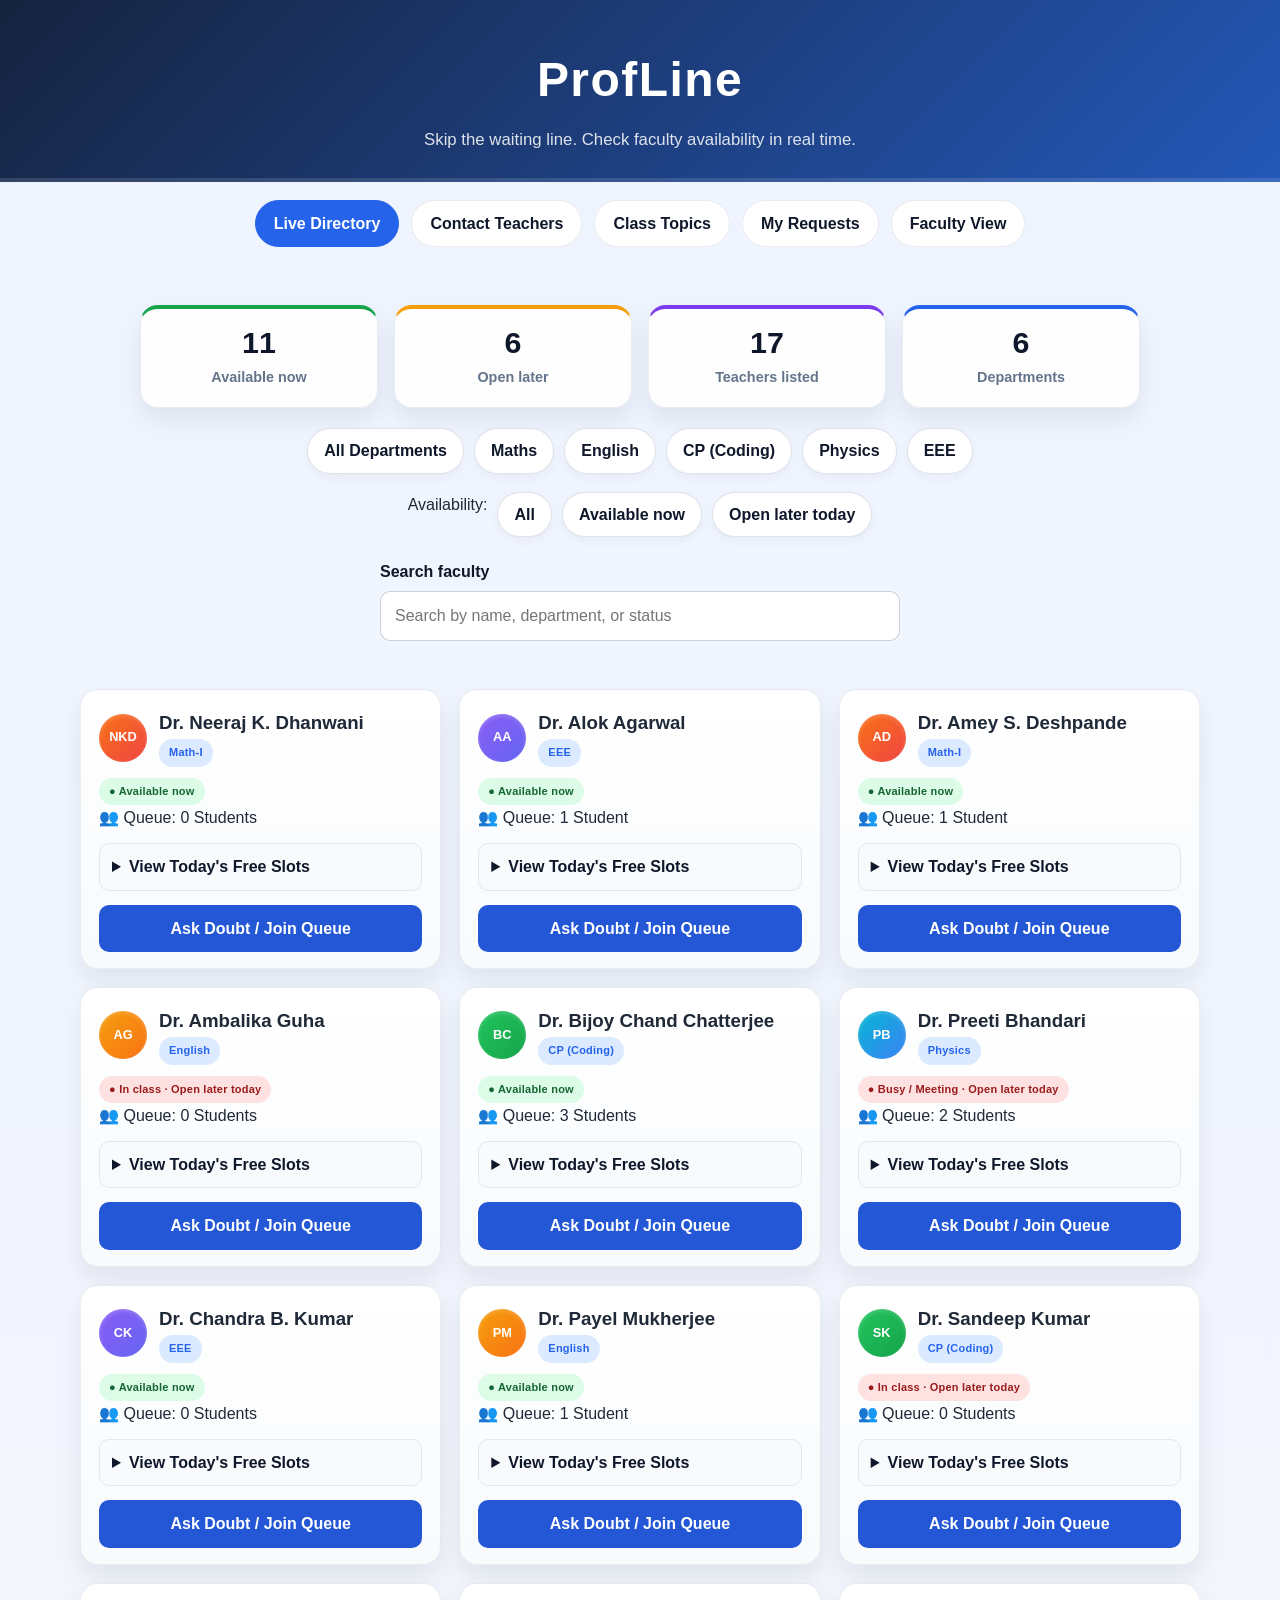
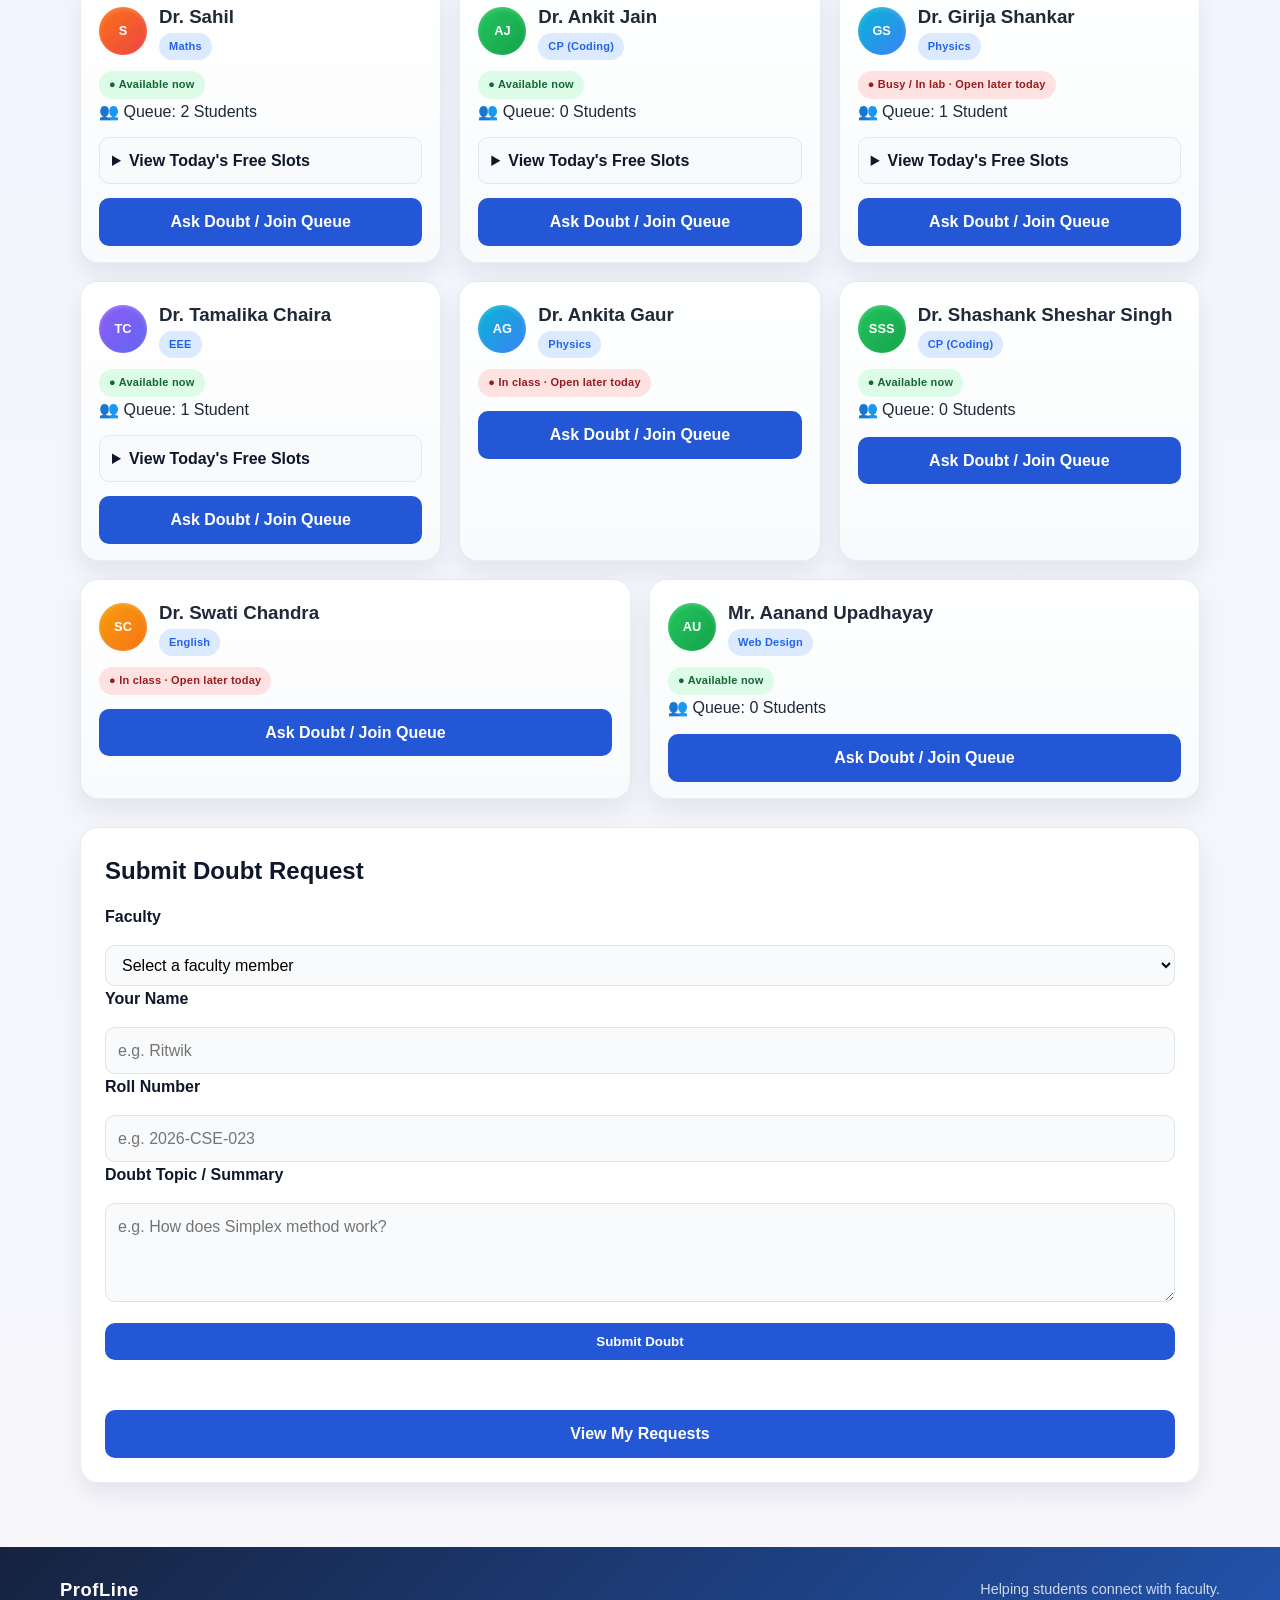
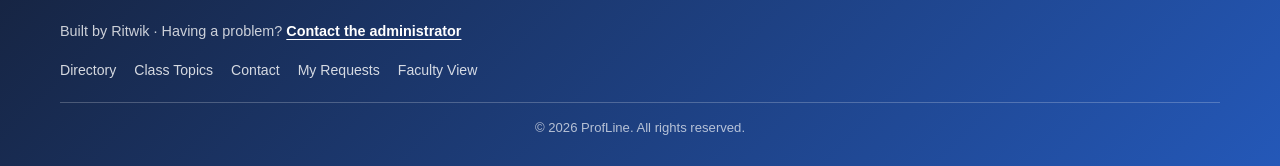
==== commit 3be681f4: "Add files via upload" ====
--- a/index.html
+++ b/index.html
@@ -8,71 +8,47 @@
 </head>
 <body>
 
-  <header class="hero-header">
-    <nav class="nav-bar" aria-label="Main navigation">
-      <a class="brand-mark" href="index.html">ProfLine</a>
-      <button class="nav-menu-toggle" type="button" aria-label="Open navigation menu" aria-expanded="false" aria-controls="primary-navigation">
-        <span></span>
-        <span></span>
-        <span></span>
-      </button>
-      <div class="nav-links" id="primary-navigation">
-        <a href="index.html" class="nav-link active" aria-current="page">Live Directory</a>
-        <a href="contact.html" class="nav-link">Contact Teachers</a>
-        <a href="classtopics.html" class="nav-link">Class Topics</a>
-        <a href="requests.html" class="nav-link">My Requests</a>
-        <a href="faculty.html" class="nav-link">Faculty View</a>
-      </div>
-      <div class="nav-actions">
-        <button class="theme-toggle icon-theme-toggle" type="button" aria-label="Toggle dark mode" aria-pressed="false">
-          <svg class="theme-icon theme-icon-moon" viewBox="0 0 24 24" fill="none" aria-hidden="true">
-            <path d="M20.985 12.486A9 9 0 1 1 11.514 3.015a7 7 0 0 0 9.471 9.471Z" />
-          </svg>
-          <svg class="theme-icon theme-icon-sun" viewBox="0 0 24 24" fill="none" aria-hidden="true">
-            <circle cx="12" cy="12" r="4" />
-            <path d="M12 2v2m0 16v2M4.93 4.93l1.42 1.42m11.3 11.3 1.42 1.42M2 12h2m16 0h2M4.93 19.07l1.42-1.42m11.3-11.3 1.42-1.42" />
-          </svg>
-        </button>
-        <a class="login-button" href="login.html">Login</a>
-      </div>
-    </nav>
-    <div class="hero-content">
-      <div class="live-badge">
-        <span class="live-dot" aria-hidden="true"></span>
-        <span>Live Campus Queue • Real-Time Availability</span>
-      </div>
-      <h1 class="hero-title">Faculty support, without the wait.</h1>
-      <p>Skip the waiting line. Check faculty availability in real time.</p>
-    </div>
+  <!-- HEADER -->
+  <header>
+    <h1>ProfLine</h1>
+    <p>Skip the waiting line. Check faculty availability in real time.</p>
   </header>
+
+  <!-- NAVIGATION BAR -->
+  <nav class="nav-bar">
+    <a href="index.html" class="nav-link active" aria-current="page">Live Directory</a>
+    <a href="contact.html" class="nav-link">Contact Teachers</a>
+    <a href="classtopics.html" class="nav-link">Class Topics</a>
+    <a href="requests.html" class="nav-link">My Requests</a>
+    <a href="faculty.html" class="nav-link">Faculty View</a>
+  </nav>
 
   <main class="container">
     <section class="status-strip" aria-label="Quick faculty status">
-      <button class="status-item" type="button" id="show-all-faculty">
+      <div class="status-item">
+        <span class="status-number">11</span>
+        <span>Available now</span>
+      </div>
+      <div class="status-item">
+        <span class="status-number">6</span>
+        <span>Open later</span>
+      </div>
+      <div class="status-item">
         <span class="status-number">17</span>
-        <span>Faculty listed</span>
-      </button>
-      <button class="status-item" type="button" id="show-available-now">
-        <span class="status-number" id="available-now-count">11</span>
-        <span>Available now</span>
-      </button>
-      <button class="status-item" type="button" id="show-open-later">
-        <span class="status-number" id="available-later-count">6</span>
-        <span>Open later</span>
-      </button>
-      <button class="status-item" type="button" id="show-all-departments">
+        <span>Teachers listed</span>
+      </div>
+      <div class="status-item">
         <span class="status-number">6</span>
         <span>Departments</span>
-      </button>
+      </div>
     </section>
-
+    
     <input class="filter-input" type="radio" id="filter-all" name="department-filter" checked>
     <input class="filter-input" type="radio" id="filter-maths" name="department-filter">
     <input class="filter-input" type="radio" id="filter-english" name="department-filter">
     <input class="filter-input" type="radio" id="filter-cp" name="department-filter">
     <input class="filter-input" type="radio" id="filter-physics" name="department-filter">
     <input class="filter-input" type="radio" id="filter-eee" name="department-filter">
-    <input class="filter-input" type="radio" id="filter-web-design" name="department-filter">
 
     <input class="filter-input" type="radio" id="availability-all" name="availability-filter" checked>
     <input class="filter-input" type="radio" id="availability-now" name="availability-filter">
@@ -85,7 +61,13 @@
       <label class="filter-btn" for="filter-cp">CP (Coding)</label>
       <label class="filter-btn" for="filter-physics">Physics</label>
       <label class="filter-btn" for="filter-eee">EEE</label>
-      <label class="filter-btn" for="filter-web-design">Web Design</label>
+    </div>
+
+    <div class="availability-filters">
+      <span>Availability:</span>
+      <label class="filter-btn" for="availability-all">All</label>
+      <label class="filter-btn" for="availability-now">Available now</label>
+      <label class="filter-btn" for="availability-later">Open later today</label>
     </div>
 
     <div class="faculty-search" data-search-target="#directory-faculty-grid">
@@ -109,7 +91,7 @@
           <div class="avatar">NKD</div>
           <div>
             <h3>Dr. Neeraj K. Dhanwani</h3>
-            <span class="badge dept">Maths</span>
+            <span class="badge dept">Math-I</span>
           </div>
         </div>
         <span class="badge free">● Available now</span>
@@ -150,7 +132,7 @@
           <div class="avatar">AD</div>
           <div>
             <h3>Dr. Amey S. Deshpande</h3>
-            <span class="badge dept">Maths</span>
+            <span class="badge dept">Math-I</span>
           </div>
         </div>
         <span class="badge free">● Available now</span>
@@ -371,13 +353,6 @@
           <div><h3>Dr. Ankita Gaur</h3><span class="badge dept">Physics</span></div>
         </div>
         <span class="badge busy">● In class · Open later today</span>
-        <p>👥 Queue: 0 Students</p>
-        <details>
-          <summary>View Today's Free Slots</summary>
-          <ul>
-            <li>03:00 PM - 04:30 PM</li>
-          </ul>
-        </details>
         <a href="#doubt-form" class="btn-primary">Ask Doubt / Join Queue</a>
       </div>
 
@@ -388,12 +363,6 @@
         </div>
         <span class="badge free">● Available now</span>
         <p>👥 Queue: 0 Students</p>
-        <details>
-          <summary>View Today's Free Slots</summary>
-          <ul>
-            <li>11:00 AM - 01:00 PM</li>
-          </ul>
-        </details>
         <a href="#doubt-form" class="btn-primary">Ask Doubt / Join Queue</a>
       </div>
 
@@ -403,29 +372,16 @@
           <div><h3>Dr. Swati Chandra</h3><span class="badge dept">English</span></div>
         </div>
         <span class="badge busy">● In class · Open later today</span>
-        <p>👥 Queue: 0 Students</p>
-        <details>
-          <summary>View Today's Free Slots</summary>
-          <ul>
-            <li>02:00 PM - 03:30 PM</li>
-          </ul>
-        </details>
-        <a href="#doubt-form" class="btn-primary">Ask Doubt / Join Queue</a>
-      </div>
-
-      <div class="faculty-card available-now" data-dept="web-design" id="faculty-aanand">
+        <a href="#doubt-form" class="btn-primary">Ask Doubt / Join Queue</a>
+      </div>
+
+      <div class="faculty-card available-now" data-dept="cp" id="faculty-aanand">
         <div class="card-header">
           <div class="avatar">AU</div>
           <div><h3>Mr. Aanand Upadhayay</h3><span class="badge dept">Web Design</span></div>
         </div>
         <span class="badge free">● Available now</span>
         <p>👥 Queue: 0 Students</p>
-        <details>
-          <summary>View Today's Free Slots</summary>
-          <ul>
-            <li>02:00 PM - 03:30 PM</li>
-          </ul>
-        </details>
         <a href="#doubt-form" class="btn-primary">Ask Doubt / Join Queue</a>
       </div>
 
@@ -469,6 +425,7 @@
 
         <button class="btn-primary" type="submit">Submit Doubt</button>
       </form>
+      <p class="form-feedback" id="request-feedback" role="status" aria-live="polite"></p>
       <a class="btn-primary request-link" href="requests.html">View My Requests</a>
     </section>
 
--- a/style.css
+++ b/style.css
@@ -17,7 +17,7 @@
 }
 
 body {
-  font-family: "Inter", "Segoe UI", Tahoma, Geneva, Verdana, sans-serif;
+  font-family: "Segoe UI", Tahoma, Geneva, Verdana, sans-serif;
   background: linear-gradient(180deg, #eef4ff 0%, #f7f7fb 100%);
   color: var(--text);
   line-height: 1.6;
@@ -29,576 +29,63 @@
   padding: 24px 20px 40px;
 }
 
-/* Hero & Navigation */
-.hero-header {
-  position: relative;
-  isolation: isolate;
-  overflow: hidden;
-  padding: 18px clamp(16px, 4vw, 48px) 68px;
+/* Header & Navigation */
+header {
+  background: linear-gradient(135deg, #16233f 0%, #2458b8 100%);
   color: white;
   text-align: center;
-  background:
-    radial-gradient(ellipse at 18% 82%, rgba(83, 121, 255, 0.24), transparent 36%),
-    radial-gradient(ellipse at 84% 18%, rgba(109, 91, 255, 0.2), transparent 34%),
-    linear-gradient(120deg, #0b1938 0%, #16326b 100%);
-  border-radius: 0 0 24px 24px;
-  box-shadow: 0 20px 48px rgba(11, 25, 56, 0.2);
-}
-
-.hero-header::before {
-  position: absolute;
-  z-index: 0;
-  inset: 0;
-  content: "";
-  pointer-events: none;
-  opacity: 0.1;
-  background-image:
-    linear-gradient(rgba(255, 255, 255, 0.45) 1px, transparent 1px),
-    linear-gradient(90deg, rgba(255, 255, 255, 0.45) 1px, transparent 1px);
-  background-size: 44px 44px;
-}
-
-.hero-header > * {
-  position: relative;
-  z-index: 1;
+  padding: 42px 20px 28px;
+  box-shadow: inset 0 -4px 0 rgba(255, 255, 255, 0.12);
+}
+
+header h1 {
+  margin-bottom: 8px;
+  font-size: clamp(2.1rem, 4vw, 3rem);
+  letter-spacing: 0.03em;
+}
+
+header p {
+  max-width: 650px;
+  margin: 0 auto;
+  color: rgba(255, 255, 255, 0.85);
+  font-size: 1.05rem;
 }
 
 .nav-bar {
-  display: grid;
-  grid-template-areas: "brand links actions";
-  grid-template-columns: 1fr auto 1fr;
-  align-items: center;
-  gap: 16px;
-  width: 100%;
-  max-width: 1280px;
-  min-width: 0;
-  margin: 0 auto;
-  padding: 8px;
-  overflow: visible;
-  border: 1px solid rgba(255, 255, 255, 0.17);
+  display: flex;
+  justify-content: center;
+  gap: 12px;
+  margin: 18px auto 6px;
+  flex-wrap: wrap;
+  max-width: 1160px;
+  padding: 0 20px;
+}
+
+.nav-link {
+  padding: 10px 18px;
+  background: white;
+  border: 1px solid rgba(15, 23, 42, 0.08);
   border-radius: 999px;
-  background: rgba(255, 255, 255, 0.09);
-  box-shadow: 0 12px 32px rgba(4, 12, 30, 0.14);
-  -webkit-backdrop-filter: blur(18px);
-  backdrop-filter: blur(18px);
-}
-
-.brand-mark {
-  grid-area: brand;
-  justify-self: start;
-  min-width: 0;
-  padding: 8px 14px;
+  color: var(--navy);
+  text-decoration: none;
+  font-weight: 700;
+}
+
+.nav-link.active {
+  background: var(--blue);
   color: white;
-  font-family: "Plus Jakarta Sans", "Inter", "Segoe UI", sans-serif;
-  font-size: 1.2rem;
-  font-weight: 800;
-  letter-spacing: -0.045em;
-  text-decoration: none;
-}
-
-.nav-links {
-  grid-area: links;
-  display: flex;
-  align-items: center;
-  justify-content: center;
-  flex: 1 1 auto;
-  min-width: 0;
-  gap: 4px;
-}
-
-.nav-menu-toggle {
-  display: none;
-}
-
-#contact-non-teaching-grid,
-.contact-search-non-teaching {
-  display: none;
-}
-
-#contact-faculty-grid,
-.contact-search-teaching {
-  display: none;
-}
-
-#contact-type-teaching:checked ~ .contact-search-teaching {
-  display: block;
-}
-
-#contact-type-non-teaching:checked ~ #contact-faculty-grid,
-#contact-type-non-teaching:checked ~ .contact-search-teaching {
-  display: none;
-}
-
-#contact-type-teaching:checked ~ #contact-faculty-grid,
-#contact-type-non-teaching:checked ~ #contact-non-teaching-grid {
-  display: flex;
-}
-
-#contact-type-teaching:checked ~ .contact-search-teaching,
-#contact-type-non-teaching:checked ~ .contact-search-non-teaching {
-  display: block;
-}
-
-.nav-link {
-  display: inline-flex;
-  align-items: center;
-  justify-content: center;
-  min-width: 0;
-  padding: 10px 13px;
-  border-radius: 999px;
-  color: rgba(255, 255, 255, 0.84);
-  text-align: center;
-  text-decoration: none;
-  font-size: 0.87rem;
-  font-weight: 650;
-  white-space: normal;
-  transition: background-color 0.2s ease, color 0.2s ease;
-}
-
-.nav-link.active {
-  background: #3b66f5;
-  color: white;
-  box-shadow: 0 5px 16px rgba(35, 83, 235, 0.35);
+  border-color: var(--blue);
 }
 
 .nav-link:hover,
 .nav-link:focus-visible {
-  background: rgba(255, 255, 255, 0.14);
-  color: white;
-}
-
-.nav-link.active:hover,
-.nav-link.active:focus-visible {
-  background: #4a73ff;
-}
-
-.login-button {
-  display: inline-flex;
-  align-items: center;
-  justify-content: center;
-  padding: 10px 20px;
-  border: 0;
-  border-radius: 999px;
-  background: white;
-  color: #12234a;
-  font: inherit;
-  font-size: 0.9rem;
-  font-weight: 750;
-  cursor: pointer;
-  text-decoration: none;
-  transition: background-color 0.2s ease, transform 0.2s ease;
-}
-
-.nav-actions {
-  grid-area: actions;
-  display: flex;
-  align-items: center;
-  justify-self: end;
-  gap: 8px; 
-}
-
-.theme-toggle {
-  display: inline-flex;
-  align-items: center;
-  justify-content: center;
-  width: 44px;
-  height: 44px;
-  min-height: 44px;
-  padding: 0;
-  border: 1px solid rgba(99, 102, 241, 0.2);
-  border-radius: 50%;
-  background: rgba(255, 255, 255, 0.96);
-  color: #1e3a8a;
-  font: inherit;
-  cursor: pointer;
-  box-shadow: 0 8px 22px rgba(30, 41, 59, 0.12);
-  transition:
-    background-color 0.2s ease,
-    border-color 0.2s ease,
-    box-shadow 0.2s ease,
-    color 0.2s ease,
-    transform 0.2s ease;
-}
-
-.theme-toggle:hover {
-  border-color: rgba(99, 102, 241, 0.4);
-  background: white;
-  box-shadow: 0 10px 24px rgba(30, 41, 59, 0.16);
-  transform: translateY(-2px);
-}
-
-.login-page .theme-toggle {
-  position: fixed;
-  z-index: 5;
-  top: 18px;
-  right: 18px;
-  border-color: rgba(30, 58, 138, 0.2);
-  background: rgba(255, 255, 255, 0.78);
-  color: #1e3a8a;
-  box-shadow: 0 4px 14px rgba(15, 23, 42, 0.08);
-  -webkit-backdrop-filter: blur(8px);
-  backdrop-filter: blur(8px);
-}
-
-.login-page .theme-toggle:hover {
-  background: white;
-}
-
-.login-page .icon-theme-toggle {
-  width: 44px;
-  height: 44px;
-  min-height: 44px;
-  padding: 0;
-  border-color: rgba(99, 102, 241, 0.2);
-  border-radius: 50%;
-  box-shadow: 0 8px 22px rgba(30, 41, 59, 0.12);
-  transition:
-    background-color 0.2s ease,
-    border-color 0.2s ease,
-    box-shadow 0.2s ease,
-    color 0.2s ease,
-    transform 0.2s ease;
-}
-
-.login-page .icon-theme-toggle:hover {
-  border-color: rgba(99, 102, 241, 0.4);
-  background: white;
-  box-shadow: 0 10px 24px rgba(30, 41, 59, 0.16);
-  transform: translateY(-2px);
-}
-
-.icon-theme-toggle .theme-icon {
-  width: 20px;
-  height: 20px;
-  stroke: currentColor;
-  stroke-linecap: round;
-  stroke-linejoin: round;
-  stroke-width: 1.8;
-}
-
-.icon-theme-toggle .theme-icon-sun {
-  display: none;
-}
-
-.icon-theme-toggle[aria-pressed="true"] .theme-icon-moon {
-  display: none;
-}
-
-.icon-theme-toggle[aria-pressed="true"] .theme-icon-sun {
-  display: block;
-}
-
-.login-button:hover {
-  background: #eaf0ff;
-  transform: translateY(-1px);
-}
-
-.login-button[aria-current="page"] {
-  background: #eaf0ff;
-  color: #204ad1;
-}
-
-.login-page {
-  position: relative;
-  isolation: isolate;
-  display: flex;
-  min-height: 100vh;
-  flex-direction: column;
-  background-color: #f8fafc;
-  background-image:
-    radial-gradient(circle at 1px 1px, rgba(71, 85, 105, 0.1) 1px, transparent 1.2px),
-    linear-gradient(135deg, #f8fbff 0%, #eff6ff 55%, #eef2ff 100%);
-  background-size: 26px 26px, auto;
-  transition: background-color 0.35s ease, color 0.35s ease;
-}
-
-.login-page::before,
-.login-page::after {
-  position: fixed;
-  z-index: -1;
-  width: min(48vw, 560px);
-  min-width: 280px;
-  aspect-ratio: 1;
-  border-radius: 50%;
-  content: "";
-  filter: blur(72px);
-  pointer-events: none;
-  transition: opacity 0.35s ease;
-}
-
-.login-page::before {
-  top: -18vh;
-  left: -12vw;
-  background: radial-gradient(circle, rgba(96, 165, 250, 0.52), rgba(96, 165, 250, 0) 68%);
-  opacity: 0.72;
-}
-
-.login-page::after {
-  right: -14vw;
-  bottom: -22vh;
-  background: radial-gradient(circle, rgba(129, 140, 248, 0.48), rgba(129, 140, 248, 0) 68%);
-  opacity: 0.68;
-}
-
-.login-screen {
-  display: grid;
-  flex: 1;
-  place-items: center;
-  padding: 28px 18px;
-}
-
-.login-panel {
-  width: min(100%, 440px);
-  overflow: hidden;
-  border: 1px solid #e2e8f0;
-  border-radius: 20px;
-  background: white;
-  box-shadow: 0 20px 50px rgba(15, 23, 42, 0.12);
-}
-
-.login-card-header {
-  padding: 28px 28px 24px;
-  background: #1e3a8a;
-  color: white;
-  text-align: center;
-}
-
-.login-card-header h1 {
-  margin-bottom: 7px;
-  color: white;
-  font-family: "Plus Jakarta Sans", "Inter", "Segoe UI", sans-serif;
-  font-size: 2rem;
-  font-weight: 800;
-  letter-spacing: -0.04em;
-  line-height: 1.2;
-}
-
-.login-card-header p {
-  color: rgba(255, 255, 255, 0.78);
-  font-size: 0.92rem;
-  line-height: 1.5;
-}
-
-.auth-switch {
-  display: inline-flex;
-  gap: 4px;
-  margin-top: 20px;
-  padding: 4px;
-  border: 1px solid rgba(255, 255, 255, 0.16);
-  border-radius: 999px;
-  background: rgba(255, 255, 255, 0.1);
-}
-
-.auth-option {
-  display: inline-flex;
-  align-items: center;
-  justify-content: center;
-  min-width: 104px;
-  padding: 9px 16px;
-  border: 0;
-  border-radius: 999px;
-  background: transparent;
-  color: rgba(255, 255, 255, 0.82);
-  text-decoration: none;
-  font: inherit;
-  font-size: 0.9rem;
-  font-weight: 700;
-  transition: background-color 0.2s ease, color 0.2s ease;
-}
-
-.auth-option.active {
-  background: #2563eb;
-  color: white;
-  box-shadow: 0 4px 12px rgba(9, 20, 52, 0.2);
-}
-
-.auth-option:focus-visible,
-.password-toggle:focus-visible {
-  outline: 3px solid rgba(96, 165, 250, 0.75);
-  outline-offset: 2px;
-}
-
-.login-form label {
-  display: block;
-  margin-bottom: 7px;
-  color: var(--navy);
-  font-weight: 700;
-}
-
-.login-form {
-  padding: 28px;
-}
-
-.login-form input {
-  width: 100%;
-  margin-bottom: 19px;
-  padding: 13px 14px;
-  border: 1px solid #cbd5e1;
-  border-radius: 10px;
-  background: white;
-  color: var(--text);
-  font: inherit;
-  transition: border-color 0.18s ease, box-shadow 0.18s ease;
-}
-
-.login-form input:focus-visible {
-  border-color: #2563eb;
-  outline: none;
-  box-shadow: 0 0 0 3px rgba(37, 99, 235, 0.12);
-}
-
-.password-field {
-  position: relative;
-  margin-bottom: 19px;
-}
-
-.password-field input {
-  margin-bottom: 0;
-  padding-right: 54px;
-}
-
-.password-toggle {
-  position: absolute;
-  top: 50%;
-  right: 9px;
-  display: grid;
-  width: 36px;
-  height: 36px;
-  place-items: center;
-  transform: translateY(-50%);
-  border: 0;
-  border-radius: 8px;
-  background: transparent;
-  color: #64748b;
-  cursor: pointer;
-}
-
-.password-toggle:hover {
-  background: #eff6ff;
-  color: #2563eb;
-}
-
-.eye-icon {
-  position: relative;
-  display: block;
-  width: 20px;
-  height: 20px;
-}
-
-.eye-icon::before {
-  position: absolute;
-  top: 4px;
-  left: 2px;
-  width: 15px;
-  height: 10px;
-  border: 1.8px solid currentColor;
-  border-radius: 80% 20%;
-  content: "";
-  transform: rotate(45deg);
-}
-
-.eye-icon::after {
-  position: absolute;
-  top: 8px;
-  left: 8px;
-  width: 4px;
-  height: 4px;
-  border-radius: 50%;
-  background: currentColor;
-  content: "";
-}
-
-.password-toggle:not([aria-pressed="true"]) .eye-icon {
-  background: linear-gradient(135deg, transparent 46%, currentColor 47% 54%, transparent 55%);
-}
-
-.login-form .btn-primary {
-  margin-top: 2px;
-  background: #2563eb;
-  transition: background-color 0.2s ease, box-shadow 0.2s ease, transform 0.2s ease;
-}
-
-.login-form .btn-primary:hover {
-  background: #1d4ed8;
-  box-shadow: 0 9px 18px rgba(37, 99, 235, 0.2);
-  transform: translateY(-2px);
-}
-
-.login-back-link {
-  display: block;
-  margin-top: 17px;
-  color: #475569;
-  font-size: 0.9rem;
-  font-weight: 600;
-  text-align: center;
-  text-decoration: none;
-}
-
-.login-back-link:hover {
-  color: #2563eb;
-  text-decoration: underline;
-}
-
-.hero-content {
-  max-width: 880px;
-  margin: 68px auto 0;
-}
-
-.live-badge {
-  display: inline-flex;
-  align-items: center;
-  gap: 9px;
-  padding: 8px 14px;
-  border: 1px solid rgba(110, 231, 183, 0.24);
-  border-radius: 999px;
-  background: rgba(16, 185, 129, 0.12);
-  color: rgba(225, 255, 243, 0.94);
-  font-size: 0.82rem;
-  font-weight: 650;
-  letter-spacing: 0.015em;
-}
-
-.live-dot {
-  width: 8px;
-  height: 8px;
-  flex: 0 0 8px;
-  border-radius: 50%;
-  background: #4ade80;
-  box-shadow: 0 0 12px rgba(74, 222, 128, 0.85);
-  animation: live-pulse 1.8s ease-in-out infinite;
-}
-
-.hero-title {
-  margin: 22px 0 12px;
-  color: #fff;
-  font-family: "Plus Jakarta Sans", "Inter", "Segoe UI", sans-serif;
-  font-size: clamp(2.5rem, 5.3vw, 4.4rem);
-  font-weight: 800;
-  letter-spacing: -0.06em;
-  line-height: 1.08;
-}
-
-.hero-content > p {
-  max-width: 680px;
-  margin: 0 auto;
-  color: rgba(255, 255, 255, 0.8);
-  font-size: clamp(1rem, 1.5vw, 1.15rem);
-  line-height: 1.75;
-}
-
-@keyframes live-pulse {
-  50% {
-    opacity: 0.7;
-    box-shadow: 0 0 5px rgba(74, 222, 128, 0.45);
-  }
+  border-color: var(--blue);
 }
 
 .nav-link:focus-visible,
 .filter-btn:focus-visible,
 .btn-primary:focus-visible,
 a:focus-visible,
-.login-button:focus-visible,
-.theme-toggle:focus-visible,
 summary:focus-visible {
   outline: 3px solid rgba(37, 99, 235, 0.45);
   outline-offset: 3px;
@@ -619,19 +106,6 @@
   padding: 18px 16px;
   text-align: center;
   box-shadow: var(--shadow);
-  cursor: pointer;
-  font: inherit;
-  transition: transform 0.2s ease, box-shadow 0.2s ease;
-}
-
-.status-item:hover {
-  transform: translateY(-3px);
-  box-shadow: 0 16px 28px rgba(15, 23, 42, 0.16);
-}
-
-.status-item:focus-visible {
-  outline: 3px solid rgba(37, 99, 235, 0.35);
-  outline-offset: 3px;
 }
 
 .status-number {
@@ -669,42 +143,6 @@
   position: absolute;
   opacity: 0;
   pointer-events: none;
-}
-
-.faculty-type-switch {
-  display: flex;
-  width: min(100%, 460px);
-  margin: 24px auto 28px;
-  padding: 5px;
-  border: 1px solid rgba(148, 163, 184, 0.3);
-  border-radius: 999px;
-  background: #e8eefb;
-}
-
-.faculty-type-switch label {
-  flex: 1;
-  padding: 12px 16px;
-  border-radius: 999px;
-  color: var(--navy);
-  font-weight: 700;
-  text-align: center;
-  cursor: pointer;
-  transition: background 0.2s ease, color 0.2s ease;
-}
-
-#faculty-type-teaching:checked ~ .faculty-type-switch label[for="faculty-type-teaching"],
-#faculty-type-non-teaching:checked ~ .faculty-type-switch label[for="faculty-type-non-teaching"],
-#contact-type-teaching:checked ~ .faculty-type-switch label[for="contact-type-teaching"],
-#contact-type-non-teaching:checked ~ .faculty-type-switch label[for="contact-type-non-teaching"] {
-  background: #2563eb;
-  color: white;
-  box-shadow: 0 3px 10px rgba(37, 99, 235, 0.22);
-}
-
-#faculty-type-teaching:focus-visible ~ .faculty-type-switch label[for="faculty-type-teaching"],
-#faculty-type-non-teaching:focus-visible ~ .faculty-type-switch label[for="faculty-type-non-teaching"] {
-  outline: 3px solid rgba(37, 99, 235, 0.4);
-  outline-offset: 2px;
 }
 
 .dept-filters,
@@ -744,12 +182,11 @@
 #filter-cp:checked ~ .dept-filters label[for="filter-cp"],
 #filter-physics:checked ~ .dept-filters label[for="filter-physics"],
 #filter-eee:checked ~ .dept-filters label[for="filter-eee"],
-#filter-web-design:checked ~ .dept-filters label[for="filter-web-design"],
 #availability-all:checked ~ .availability-filters label[for="availability-all"],
 #availability-now:checked ~ .availability-filters label[for="availability-now"],
 #availability-later:checked ~ .availability-filters label[for="availability-later"] {
-  background: var(--filter-active-background, white);
-  border-color: var(--filter-active-border, rgba(15, 23, 42, 0.12));
+  background: white;
+  border-color: rgba(15, 23, 42, 0.12);
   color: var(--navy);
 }
 
@@ -757,8 +194,7 @@
 #filter-english:checked ~ .faculty-grid .faculty-card:not([data-dept="english"]),
 #filter-cp:checked ~ .faculty-grid .faculty-card:not([data-dept="cp"]),
 #filter-physics:checked ~ .faculty-grid .faculty-card:not([data-dept="physics"]),
-#filter-eee:checked ~ .faculty-grid .faculty-card:not([data-dept="eee"]),
-#filter-web-design:checked ~ .faculty-grid .faculty-card:not([data-dept="web-design"]) {
+#filter-eee:checked ~ .faculty-grid .faculty-card:not([data-dept="eee"]) {
   display: none;
 }
 
@@ -856,7 +292,6 @@
 .topic-item.physics .avatar { background: linear-gradient(135deg, #06b6d4, #3b82f6); }
 .faculty-card[data-dept="eee"] .avatar,
 .topic-item.eee .avatar { background: linear-gradient(135deg, #8b5cf6, #6366f1); }
-.faculty-card[data-dept="web-design"] .avatar { background: linear-gradient(135deg, #ec4899, #8b5cf6); }
 
 /* Status Badges & Links */
 .badge {
@@ -973,31 +408,6 @@
   color: #b91c1c;
 }
 
-.submitted-doubt-notice {
-  margin-top: 12px;
-  padding: 12px 14px;
-  border: 1px solid;
-  border-radius: 12px;
-}
-
-.submitted-doubt-notice.available {
-  border-color: #86efac;
-  background: #f0fdf4;
-  color: #166534;
-}
-
-.submitted-doubt-notice.unavailable {
-  border-color: #fcd34d;
-  background: #fffbeb;
-  color: #92400e;
-}
-
-.submitted-doubt-notice p {
-  margin: 6px 0 0;
-  overflow-wrap: anywhere;
-  white-space: pre-wrap;
-}
-
 h2 {
   color: var(--navy);
 }
@@ -1195,7 +605,7 @@
   letter-spacing: 0.12em;
 }
 
-.faculty-workspace-heading h2 {
+.faculty-workspace-heading h1 {
   color: var(--navy);
   font-size: clamp(1.8rem, 4vw, 2.5rem);
   line-height: 1.15;
@@ -1286,57 +696,6 @@
 
 .faculty-inbox {
   padding: 24px;
-}
-
-.faculty-availability-panel {
-  margin-bottom: 24px;
-  padding: 24px;
-  border: 1px solid #e2e8f0;
-  border-radius: 16px;
-  background: white;
-  box-shadow: var(--shadow);
-}
-
-.faculty-availability-controls {
-  display: grid;
-  grid-template-columns: repeat(2, minmax(0, 1fr)) auto;
-  align-items: end;
-  gap: 14px;
-}
-
-.faculty-availability-controls label {
-  display: grid;
-  gap: 6px;
-  color: var(--navy);
-  font-weight: 700;
-}
-
-.faculty-availability-controls select {
-  width: 100%;
-  min-height: 44px;
-  padding: 9px 12px;
-  border: 1px solid #cbd5e1;
-  border-radius: 9px;
-  background: white;
-  color: var(--text);
-  font: inherit;
-}
-
-.faculty-availability-controls select:focus-visible {
-  outline: 3px solid rgba(37, 99, 235, 0.3);
-  outline-offset: 2px;
-}
-
-.faculty-availability-controls button:disabled,
-.faculty-availability-controls select:disabled {
-  cursor: not-allowed;
-  opacity: 0.6;
-}
-
-.faculty-availability-note {
-  margin-top: 14px;
-  color: var(--muted);
-  font-size: 0.88rem;
 }
 
 .faculty-inbox-heading {
@@ -1595,137 +954,7 @@
   text-decoration: underline;
 }
 
-@media (max-width: 900px) {
-  .nav-bar {
-    grid-template-areas:
-      "brand actions"
-      "links links";
-    grid-template-columns: 1fr 1fr;
-    border-radius: 22px;
-  }
-
-  .nav-links {
-    flex-wrap: wrap;
-  }
-}
-
 @media (max-width: 700px) {
-  .hero-header {
-    padding: 14px 14px 48px;
-  }
-
-  .nav-bar {
-    grid-template-areas:
-      "brand menu"
-      "links links"
-      "actions actions";
-    grid-template-columns: minmax(0, 1fr) auto;
-    gap: 6px;
-    padding: 7px;
-    border-radius: 22px;
-  }
-
-  .brand-mark {
-    grid-area: brand;
-  }
-
-  .nav-menu-toggle {
-    grid-area: menu;
-    display: grid;
-    width: 42px;
-    height: 42px;
-    align-content: center;
-    justify-items: center;
-    gap: 5px;
-    padding: 8px;
-    border: 1px solid rgba(255, 255, 255, 0.22);
-    border-radius: 10px;
-    background: rgba(255, 255, 255, 0.1);
-    cursor: pointer;
-  }
-
-  .nav-menu-toggle span {
-    display: block;
-    width: 21px;
-    height: 2px;
-    border-radius: 2px;
-    background: white;
-  }
-
-  .nav-menu-toggle:focus-visible {
-    outline: 3px solid rgba(96, 165, 250, 0.75);
-    outline-offset: 2px;
-  }
-
-  .nav-links {
-    display: grid;
-    grid-area: links;
-    grid-template-columns: 1fr;
-    gap: 4px;
-    width: 100%;
-    padding-top: 4px;
-  }
-
-  .nav-bar:not(.is-open) .nav-links,
-  .nav-bar:not(.is-open) .nav-actions {
-    display: none;
-  }
-
-  .nav-bar.is-open .nav-links,
-  .nav-bar.is-open .nav-actions {
-    display: flex;
-  }
-
-  .nav-bar.is-open .nav-links {
-    flex-direction: column;
-    align-items: stretch;
-  }
-
-  .nav-bar.is-open .nav-actions {
-    grid-area: actions;
-    justify-content: flex-start;
-    justify-self: stretch;
-    padding: 4px 7px 7px;
-  }
-
-  .nav-link {
-    justify-content: flex-start;
-    width: 100%;
-    padding: 8px 7px;
-    font-size: 0.78rem;
-  }
-
-  .nav-link:last-child {
-    grid-column: auto;
-  }
-
-  .login-button {
-    padding: 9px 16px;
-  }
-
-  .theme-toggle {
-    min-height: 44px;
-    padding: 0;
-  }
-
-  .nav-actions {
-    gap: 6px;
-  }
-
-  .hero-content {
-    margin-top: 48px;
-  }
-
-  .hero-title {
-    font-size: clamp(2.35rem, 10.5vw, 3.25rem);
-    letter-spacing: -0.05em;
-  }
-
-  .live-badge {
-    padding: 7px 11px;
-    font-size: 0.72rem;
-  }
-
   .section-list {
     grid-template-columns: 1fr;
   }
@@ -1748,26 +977,12 @@
     grid-template-columns: 1fr;
   }
 
-  .faculty-availability-panel {
-    padding: 18px 14px;
-  }
-
-  .faculty-availability-controls {
-    grid-template-columns: 1fr;
-  }
-
   .faculty-summary-card {
     min-height: 125px;
   }
 
   .faculty-inbox {
     padding: 18px 14px;
-  }
-}
-
-@media (prefers-reduced-motion: reduce) {
-  .live-dot {
-    animation: none;
   }
 
   .faculty-request-details {
@@ -1779,253 +994,3 @@
     flex-direction: column;
   }
 }
-
-body.dark-mode {
-  --navy: #e2e8f0;
-  --blue-soft: #1e3a8a;
-  --card: #172033;
-  --text: #e2e8f0;
-  --muted: #a0aec0;
-  --filter-active-background: #263449;
-  --filter-active-border: #475569;
-  --shadow: 0 12px 25px rgba(0, 0, 0, 0.24);
-  background: #0b1220;
-  color: var(--text);
-}
-
-body:not(.login-page) {
-  position: relative;
-  isolation: isolate;
-  background-color: #f8fafc;
-  background-image:
-    radial-gradient(circle at 1px 1px, rgba(71, 85, 105, 0.09) 1px, transparent 1.2px),
-    linear-gradient(135deg, #f8fbff 0%, #eff6ff 55%, #eef2ff 100%);
-  background-size: 28px 28px, auto;
-  transition: background-color 0.35s ease, color 0.35s ease;
-}
-
-body:not(.login-page)::before,
-body:not(.login-page)::after {
-  position: fixed;
-  z-index: -1;
-  width: min(48vw, 560px);
-  min-width: 280px;
-  aspect-ratio: 1;
-  border-radius: 50%;
-  content: "";
-  filter: blur(72px);
-  pointer-events: none;
-  transition: opacity 0.35s ease;
-}
-
-body:not(.login-page)::before {
-  top: -18vh;
-  left: -12vw;
-  background: radial-gradient(circle, rgba(96, 165, 250, 0.42), rgba(96, 165, 250, 0) 68%);
-  opacity: 0.72;
-}
-
-body:not(.login-page)::after {
-  right: -14vw;
-  bottom: -22vh;
-  background: radial-gradient(circle, rgba(129, 140, 248, 0.38), rgba(129, 140, 248, 0) 68%);
-  opacity: 0.68;
-}
-
-body.dark-mode:not(.login-page) {
-  background-color: #0b1220;
-  background-image:
-    radial-gradient(circle at 1px 1px, rgba(148, 163, 184, 0.1) 1px, transparent 1.2px),
-    linear-gradient(135deg, #0b1220 0%, #111827 55%, #171a36 100%);
-  background-size: 28px 28px, auto;
-}
-
-body.dark-mode:not(.login-page)::before {
-  background: radial-gradient(circle, rgba(37, 99, 235, 0.3), rgba(37, 99, 235, 0) 68%);
-  opacity: 0.55;
-}
-
-body.dark-mode:not(.login-page)::after {
-  background: radial-gradient(circle, rgba(99, 102, 241, 0.3), rgba(99, 102, 241, 0) 68%);
-  opacity: 0.5;
-}
-
-body.dark-mode.login-page {
-  background-color: #0b1220;
-  background-image:
-    radial-gradient(circle at 1px 1px, rgba(148, 163, 184, 0.11) 1px, transparent 1.2px),
-    linear-gradient(135deg, #0b1220 0%, #111827 55%, #171a36 100%);
-  background-size: 26px 26px, auto;
-}
-
-body.dark-mode.login-page::before {
-  background: radial-gradient(circle, rgba(37, 99, 235, 0.36), rgba(37, 99, 235, 0) 68%);
-  opacity: 0.55;
-}
-
-body.dark-mode.login-page::after {
-  background: radial-gradient(circle, rgba(99, 102, 241, 0.34), rgba(99, 102, 241, 0) 68%);
-  opacity: 0.5;
-}
-
-body.dark-mode .status-item {
-  border-right-color: #334155;
-  border-bottom-color: #334155;
-  border-left-color: #334155;
-  background: #172033;
-}
-
-body.dark-mode .faculty-card {
-  border-color: #334155;
-  background: linear-gradient(180deg, #172033, #131c2d);
-}
-
-body.dark-mode .doubt-form-panel,
-body.dark-mode .section-card,
-body.dark-mode .request-card,
-body.dark-mode .faculty-summary-card,
-body.dark-mode .faculty-storage-note,
-body.dark-mode .faculty-availability-panel,
-body.dark-mode .faculty-inbox,
-body.dark-mode .faculty-request-card,
-body.dark-mode .faculty-empty-state,
-body.dark-mode .login-panel {
-  border-color: #334155;
-  background: #172033;
-  box-shadow: var(--shadow);
-}
-
-body.dark-mode .faculty-availability-controls select {
-  border-color: #475569;
-  background: #111827;
-  color: var(--text);
-}
-
-body.dark-mode .faculty-storage-note {
-  border-left-color: var(--blue);
-}
-
-body.dark-mode .request-card {
-  border-left-color: var(--blue);
-}
-
-body.dark-mode .faculty-empty-state {
-  border-style: dashed;
-}
-
-body.dark-mode .filter-btn {
-  border-color: #475569;
-  background: #172033;
-  color: #e2e8f0;
-}
-
-body.dark-mode .faculty-type-switch {
-  border-color: #475569;
-  background: #172033;
-}
-
-body.dark-mode .faculty-type-switch label {
-  color: #e2e8f0;
-}
-
-body.dark-mode #faculty-type-teaching:checked ~ .faculty-type-switch label[for="faculty-type-teaching"],
-body.dark-mode #faculty-type-non-teaching:checked ~ .faculty-type-switch label[for="faculty-type-non-teaching"] {
-  background: #2563eb;
-  color: white;
-}
-
-body.dark-mode .filter-btn:hover {
-  border-color: #64748b;
-  background: #263449;
-  color: white;
-}
-
-body.dark-mode .faculty-search-input,
-body.dark-mode .request-fields input,
-body.dark-mode .request-fields textarea,
-body.dark-mode .request-fields select,
-body.dark-mode .faculty-request-controls select,
-body.dark-mode .faculty-request-controls textarea,
-body.dark-mode .login-form input {
-  border-color: #475569;
-  background: #0f172a;
-  color: #e2e8f0;
-}
-
-body.dark-mode .faculty-search-input::placeholder,
-body.dark-mode .request-fields input::placeholder,
-body.dark-mode .request-fields textarea::placeholder,
-body.dark-mode .login-form input::placeholder {
-  color: #94a3b8;
-}
-
-body.dark-mode details {
-  border-color: #334155;
-  background: #111c2f;
-}
-
-body.dark-mode .topic-item {
-  border-color: #334155;
-  background: #111c2f;
-}
-
-body.dark-mode .faculty-action-link {
-  border-color: #475569;
-  background: #172033;
-  color: #e2e8f0;
-}
-
-body.dark-mode .faculty-action-link:hover {
-  border-color: #60a5fa;
-  color: #93c5fd;
-}
-
-body.dark-mode .faculty-request-controls {
-  border-top-color: #334155;
-}
-
-body.dark-mode .login-back-link {
-  color: #bfdbfe;
-}
-
-body.dark-mode.login-page .theme-toggle {
-  border-color: #475569;
-  background: rgba(23, 32, 51, 0.9);
-  color: #e2e8f0;
-}
-
-body.dark-mode.login-page .theme-toggle:hover {
-  background: #263449;
-}
-
-body.dark-mode.login-page .icon-theme-toggle {
-  border-color: rgba(129, 140, 248, 0.35);
-  background: rgba(23, 32, 51, 0.88);
-  color: #c7d2fe;
-}
-
-body.dark-mode.login-page .icon-theme-toggle:hover {
-  border-color: rgba(165, 180, 252, 0.65);
-  background: #263449;
-  box-shadow: 0 10px 24px rgba(0, 0, 0, 0.28);
-}
-
-body.dark-mode .form-feedback.success {
-  color: #86efac;
-}
-
-body.dark-mode .form-feedback.error {
-  color: #fca5a5;
-}
-
-body.dark-mode .submitted-doubt-notice.available {
-  border-color: #166534;
-  background: #14281d;
-  color: #bbf7d0;
-}
-
-body.dark-mode .submitted-doubt-notice.unavailable {
-  border-color: #a16207;
-  background: #302614;
-  color: #fde68a;
-}
